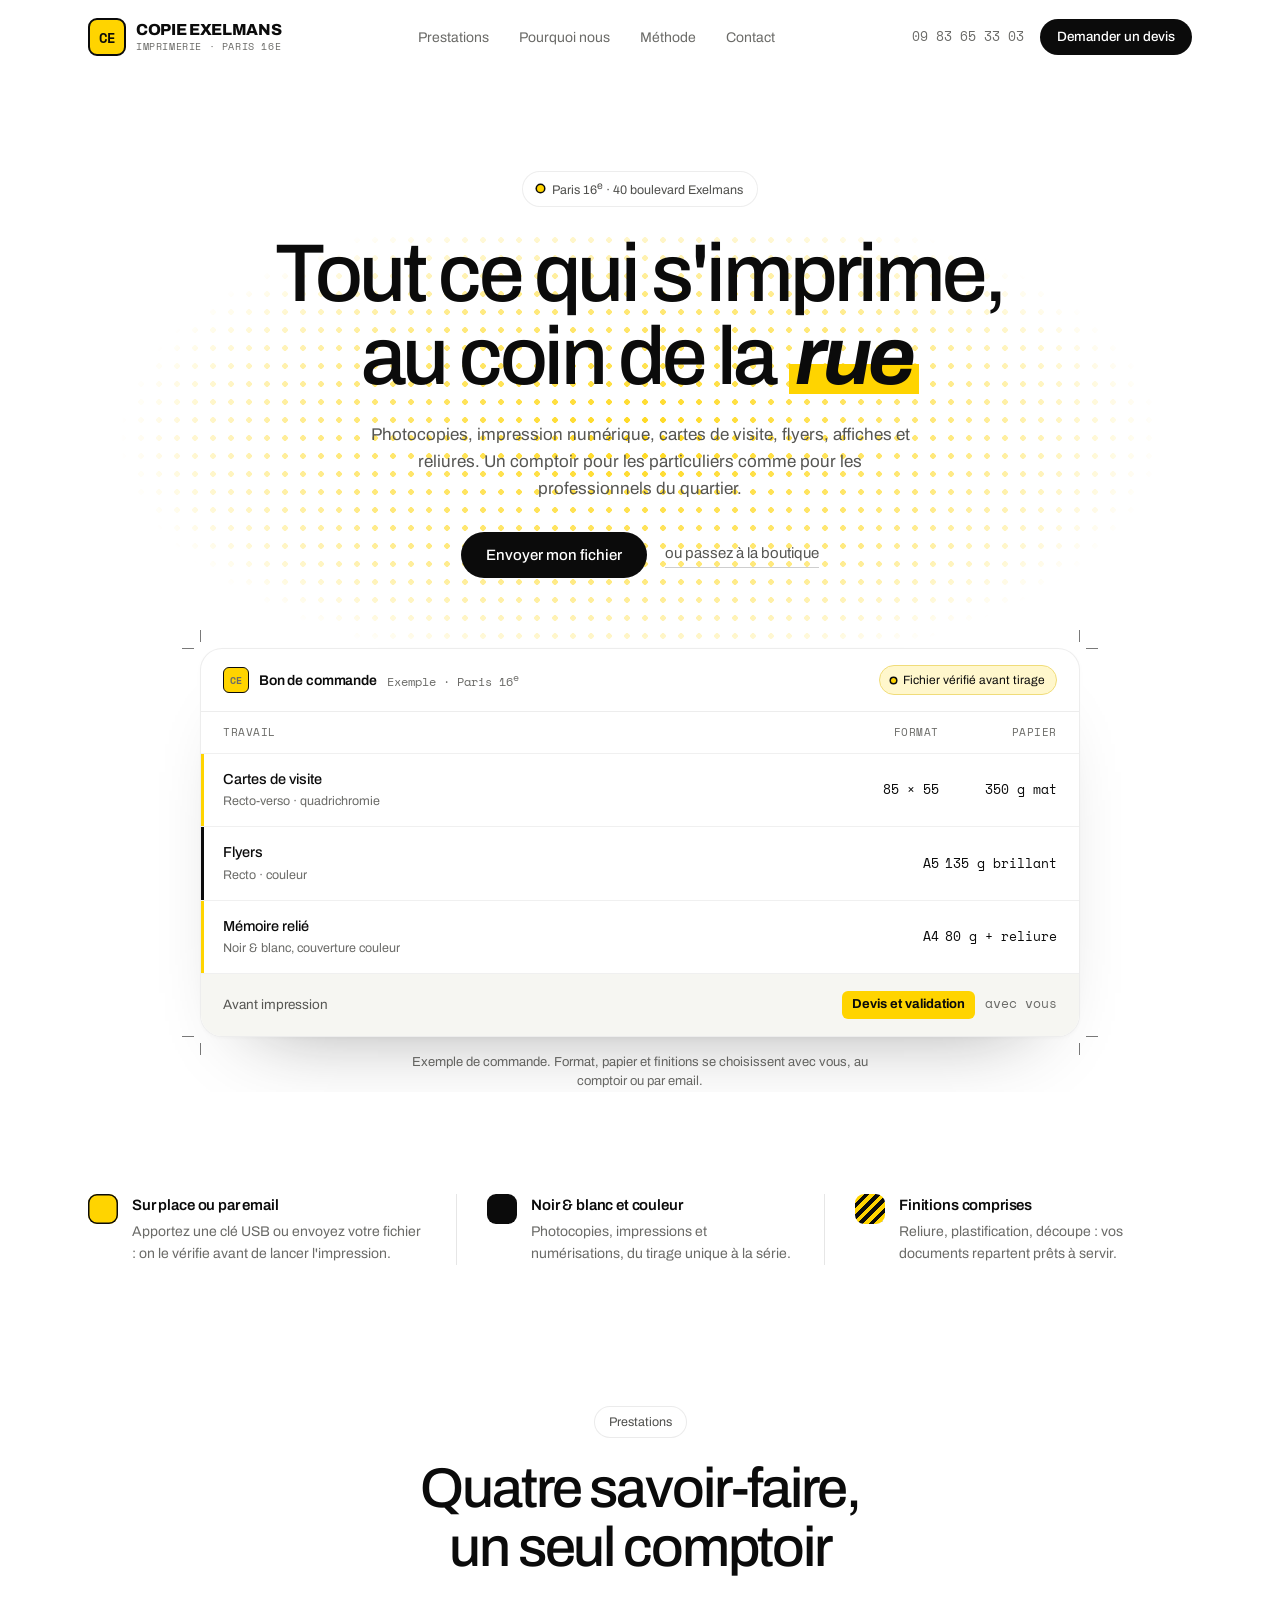
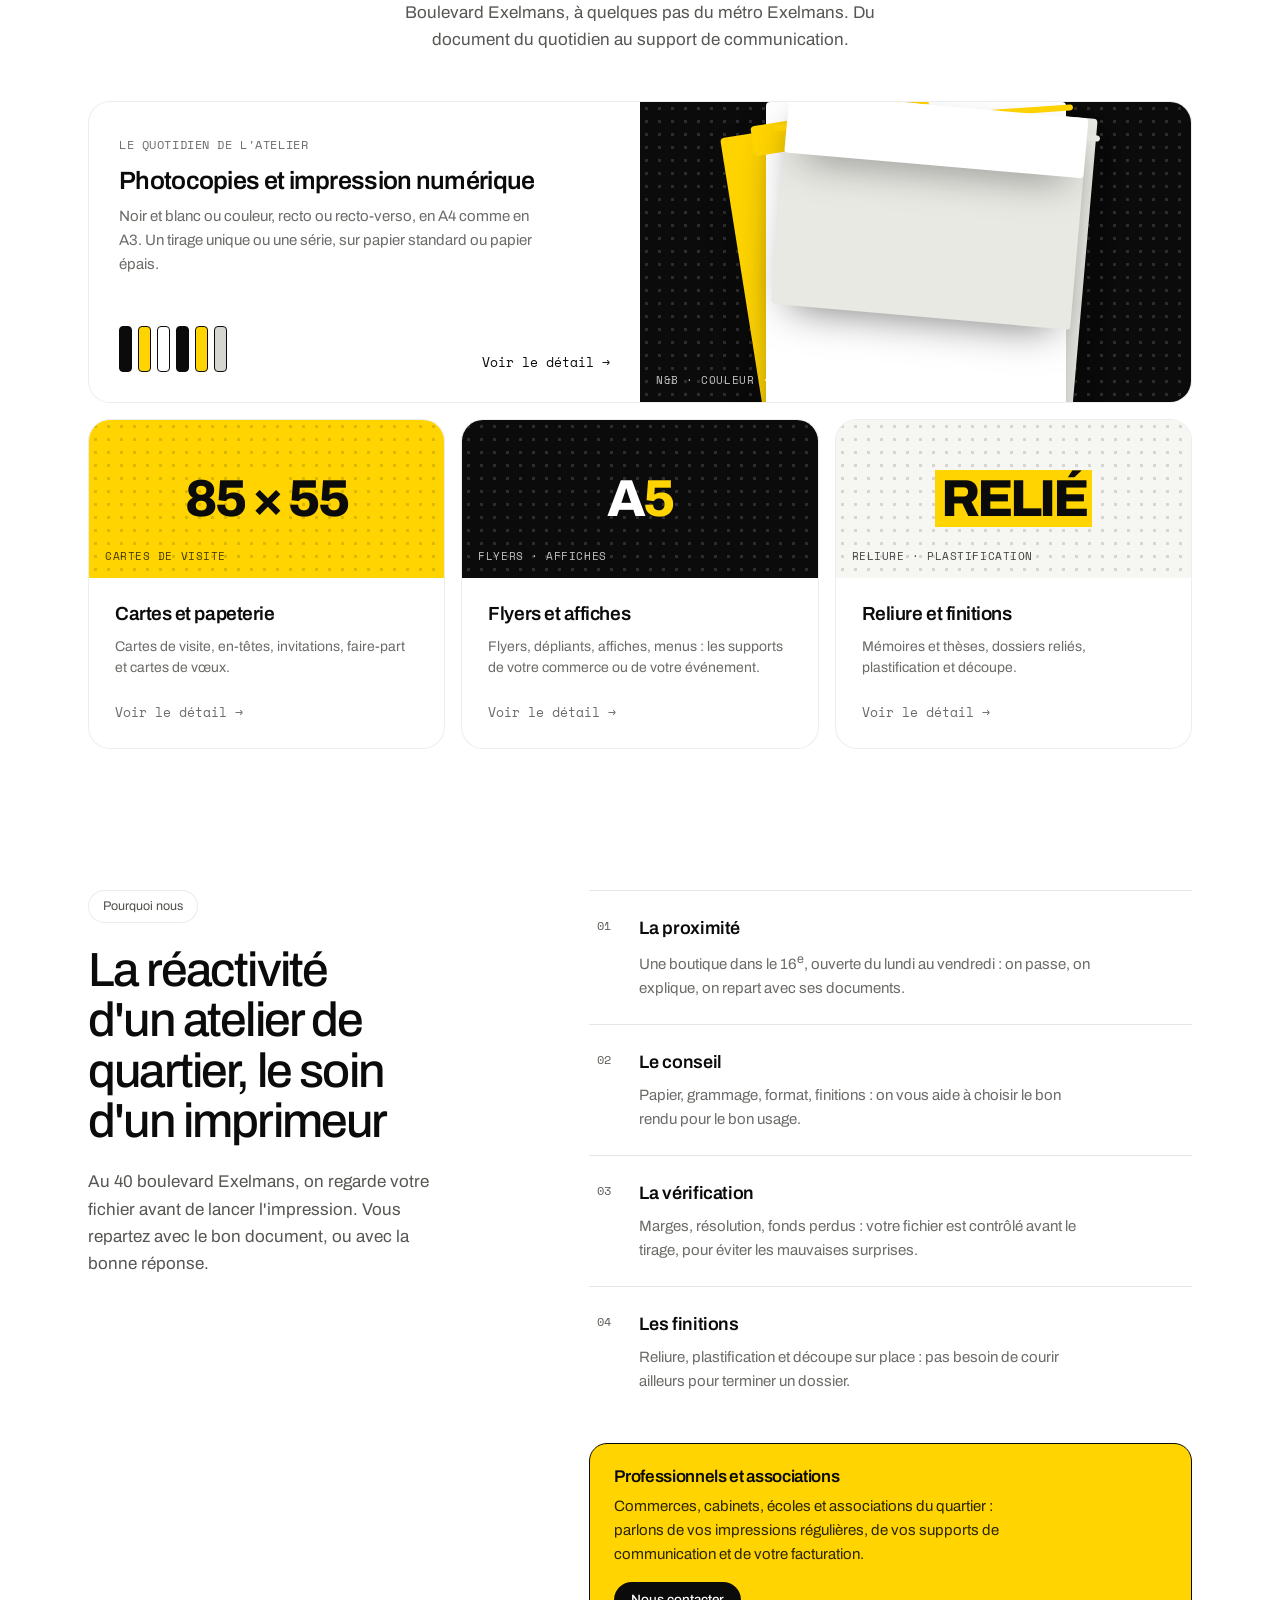
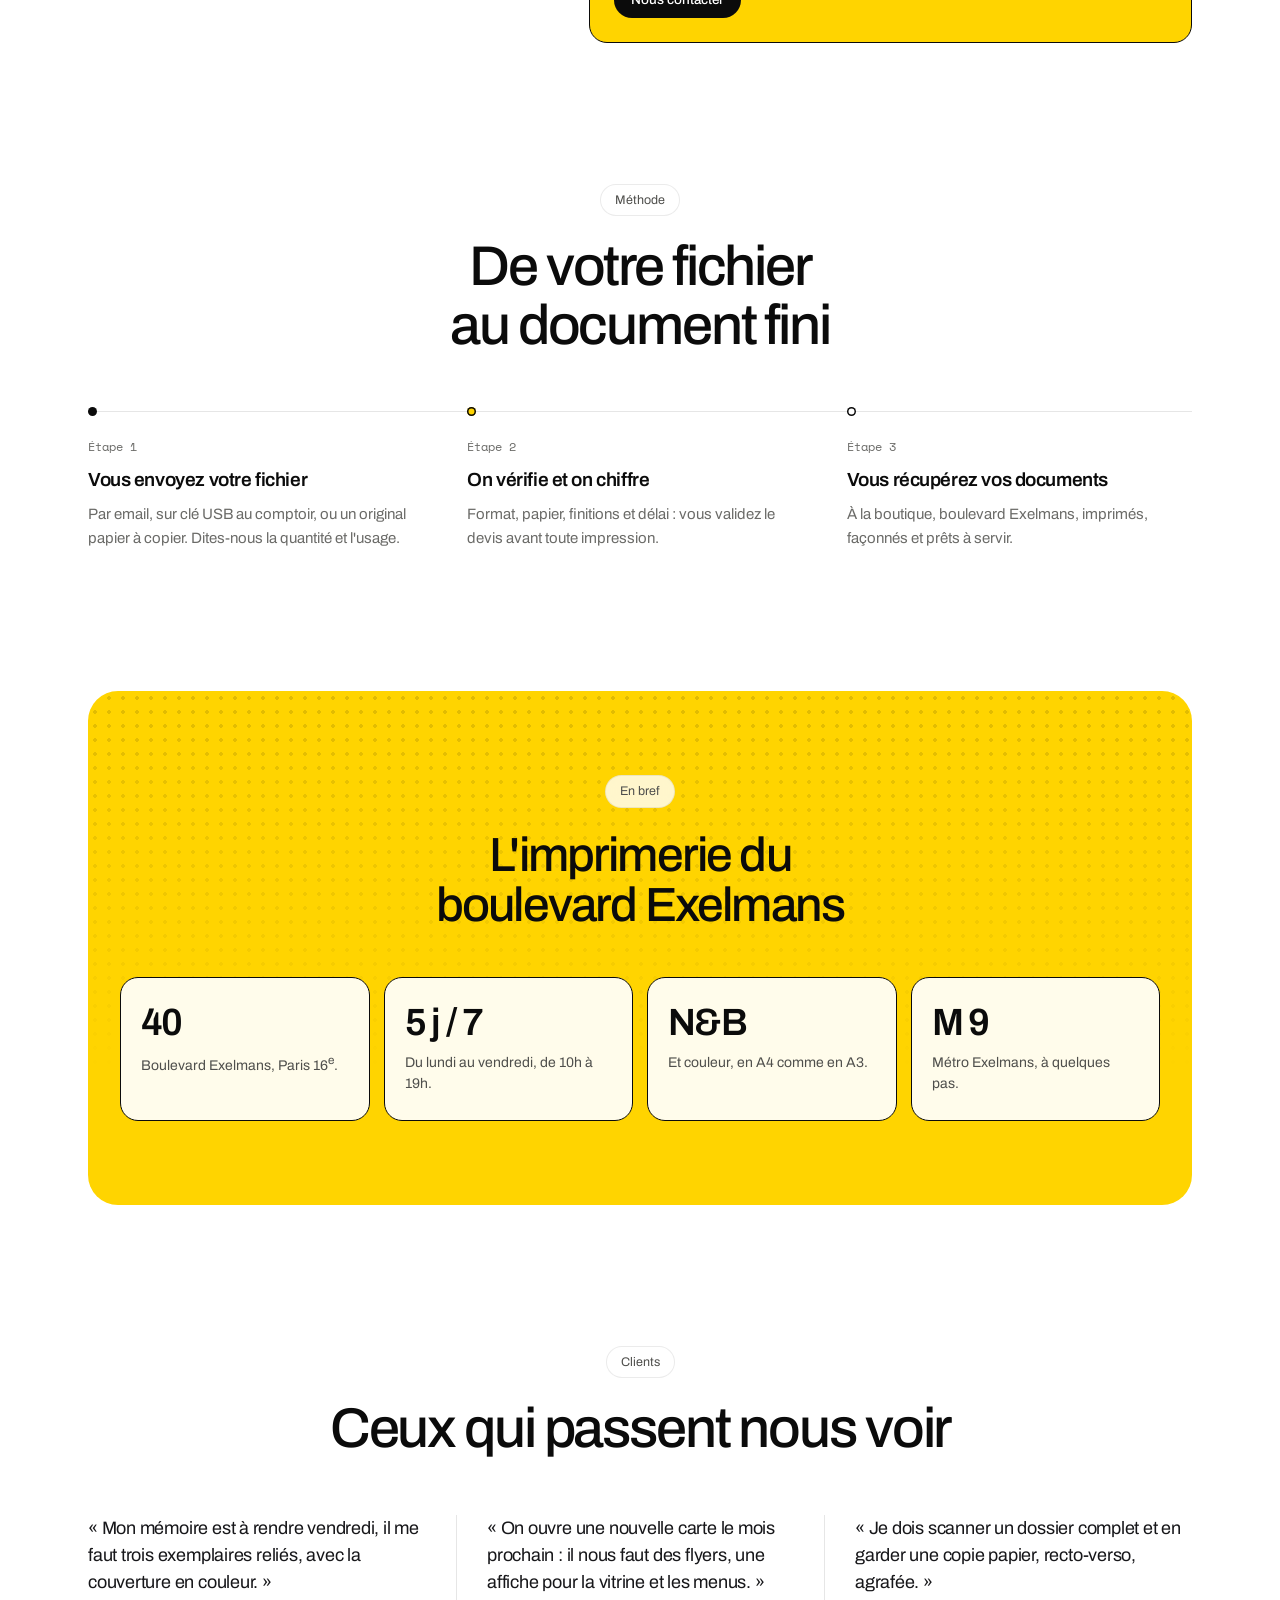
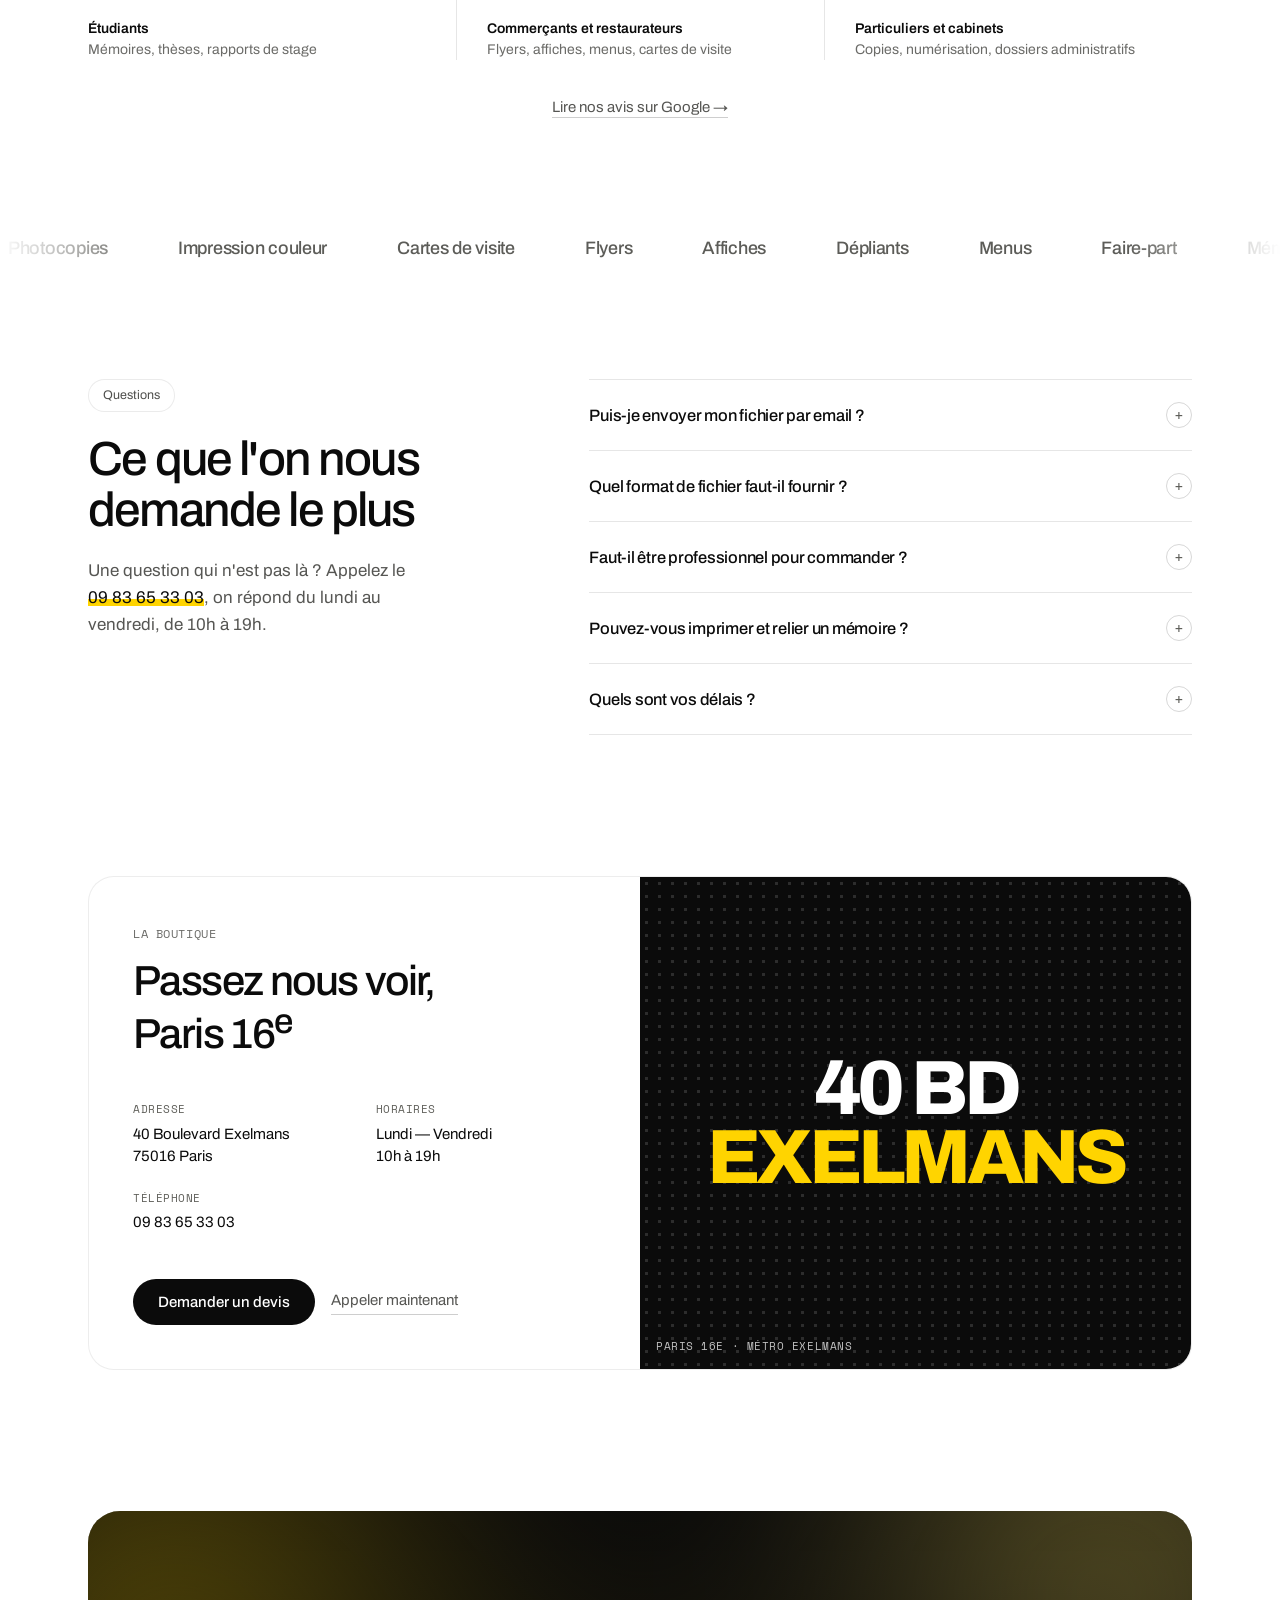
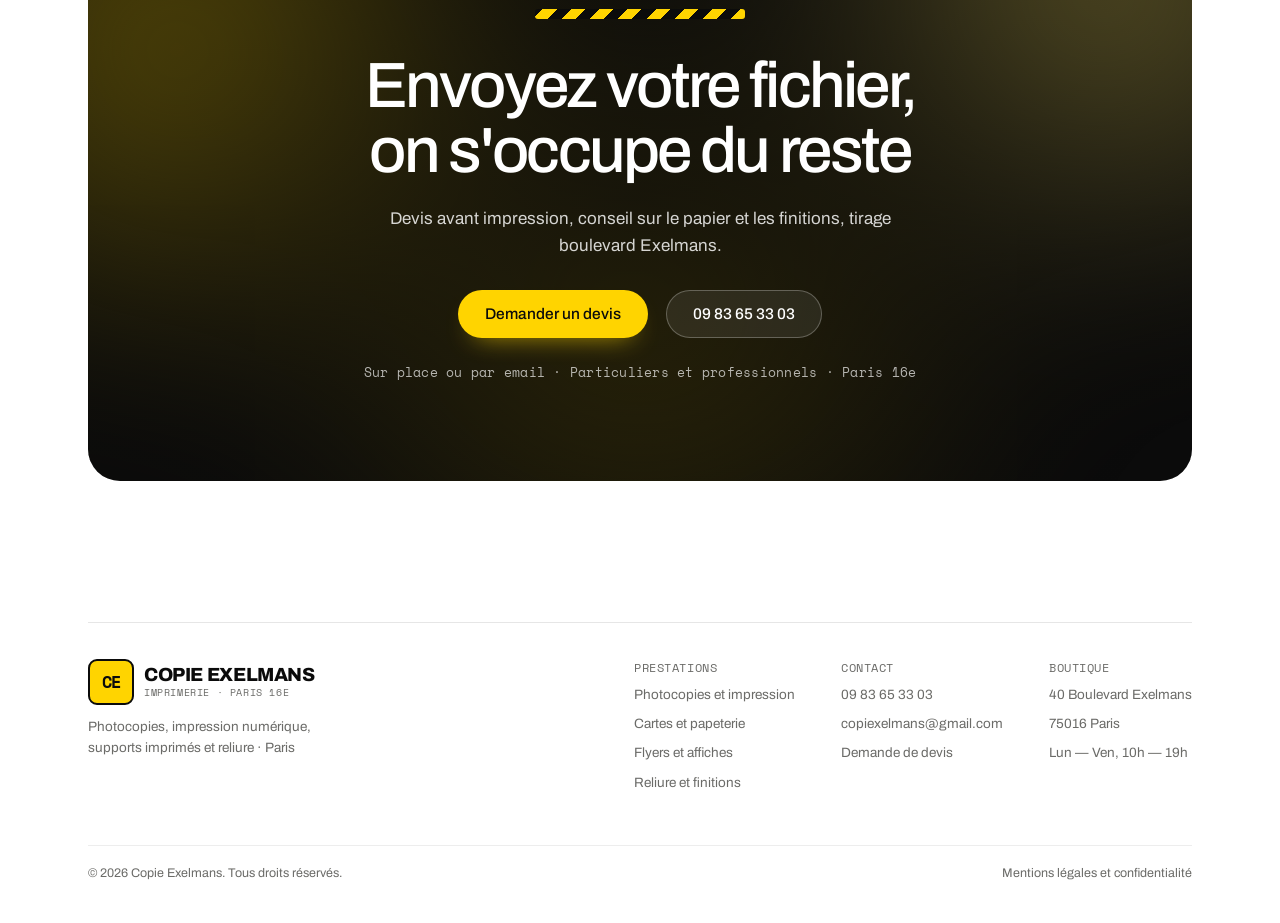
==== index.html @ 48db98c7 "Site vitrine Copie Exelmans (noir, blanc, jaune) Accueil, prestations, contact et mentions légales, " ====
<!DOCTYPE html>
<html lang="fr">
<head>
<meta charset="utf-8">
<meta name="viewport" content="width=device-width, initial-scale=1">
<title>Copie Exelmans — Imprimerie, photocopies et impression numérique · Paris 16e</title>
<meta name="description" content="Imprimerie et reprographie au 40 boulevard Exelmans, Paris 16e : photocopies, impression numérique, cartes de visite, flyers, affiches, reliure et finitions. Particuliers et professionnels.">

<meta property="og:type" content="website">
<meta property="og:locale" content="fr_FR">
<meta property="og:site_name" content="Copie Exelmans">
<meta property="og:title" content="Copie Exelmans — Tout ce qui s'imprime, au coin de la rue">
<meta property="og:description" content="Photocopies, impression numérique, cartes de visite, flyers, affiches et reliure. 40 boulevard Exelmans, Paris 16e.">
<meta name="twitter:card" content="summary">
<meta name="theme-color" content="#ffd400">

<link rel="icon" href="assets/img/favicon.svg" type="image/svg+xml">

<link rel="preconnect" href="https://fonts.googleapis.com">
<link rel="preconnect" href="https://fonts.gstatic.com" crossorigin>
<link href="https://fonts.googleapis.com/css2?family=Archivo:wght@400;500;600;700;800&family=Space+Mono:wght@400;700&display=swap" rel="stylesheet">
<link rel="stylesheet" href="assets/css/style.css?v=1">

<script type="application/ld+json">
{
  "@context": "https://schema.org",
  "@type": "LocalBusiness",
  "name": "Copie Exelmans",
  "alternateName": "Imprimerie Exelmans",
  "description": "Imprimerie et reprographie : photocopies, impression numérique, cartes de visite, flyers, affiches, reliure et finitions.",
  "telephone": "+33983653303",
  "email": "copiexelmans@gmail.com",
  "address": {
    "@type": "PostalAddress",
    "streetAddress": "40 Boulevard Exelmans",
    "postalCode": "75016",
    "addressLocality": "Paris",
    "addressCountry": "FR"
  },
  "geo": { "@type": "GeoCoordinates", "latitude": 48.8417298, "longitude": 2.2637496 },
  "openingHoursSpecification": [{
    "@type": "OpeningHoursSpecification",
    "dayOfWeek": ["Monday", "Tuesday", "Wednesday", "Thursday", "Friday"],
    "opens": "10:00",
    "closes": "19:00"
  }]
}
</script>
</head>
<body>

<div class="scroll-progress" aria-hidden="true"></div>
<a class="skip-link" href="#main">Aller au contenu</a>

<header class="site-header">
  <div class="container header-inner">
    <a class="brand" href="index.html" aria-label="Copie Exelmans, accueil">
      <span class="brand-mark" aria-hidden="true">CE</span>
      <span class="brand-name">Copie Exelmans<small>Imprimerie · Paris 16e</small></span>
    </a>

    <nav class="nav" id="site-nav" aria-label="Navigation principale">
      <a href="catalogue.html">Prestations</a>
      <a href="#pourquoi">Pourquoi nous</a>
      <a href="#process">Méthode</a>
      <a href="contact.html">Contact</a>
    </nav>

    <div class="header-actions">
      <a class="header-tel" href="tel:+33983653303">09 83 65 33 03</a>
      <a class="btn btn--dark btn--sm" href="contact.html">Demander un devis</a>
    </div>

    <button class="burger" type="button" aria-expanded="false" aria-controls="site-nav" aria-label="Ouvrir le menu">
      <span></span><span></span><span></span>
    </button>
  </div>
</header>

<main id="main">

  <!-- ============================ HÉRO ============================ -->
  <section class="hero">
    <div class="container">
      <div class="hero-halo" aria-hidden="true"></div>

      <div class="hero-inner">
        <span class="badge badge--glass">
          <span class="dot" aria-hidden="true"></span>
          <span>Paris 16<sup>e</sup> · 40 boulevard Exelmans</span>
        </span>

        <h1 class="h-hero">
          Tout ce qui s'imprime, <br class="br-md">au coin de la <span class="grad">rue</span>
        </h1>

        <p class="lead lead--narrow">
          Photocopies, impression numérique, cartes de visite, flyers, affiches et reliures.
          Un comptoir pour les particuliers comme pour les professionnels du quartier.
        </p>

        <div class="actions">
          <a class="btn btn--dark" href="contact.html">Envoyer mon fichier</a>
          <a class="link-u" href="#magasin">ou passez à la boutique</a>
        </div>
      </div>

      <!-- Bon de commande d'exemple. `data-seq` : les blocs apparaissent l'un
           après l'autre ; chaque ligne porte sa propre couleur. -->
      <div class="quote-wrap crop">
        <div class="quote" data-seq>
          <div class="quote-head" data-seq-item>
            <div class="quote-id">
              <span class="brand-mark" aria-hidden="true">CE</span>
              <strong>Bon de commande</strong>
              <span>Exemple · Paris 16<sup>e</sup></span>
            </div>
            <span class="tag-ok">
              <span class="dot" aria-hidden="true"></span>
              Fichier vérifié avant tirage
            </span>
          </div>

          <div class="quote-grid quote-grid--head" data-seq-item>
            <span>Travail</span>
            <span class="quote-price">Format</span>
            <span class="quote-price">Papier</span>
          </div>

          <div class="quote-grid quote-row" data-seq-item
               style="--row-accent: #ffd400; --row-wash: rgba(255, 212, 0, 0.32);">
            <span>
              <span class="quote-name">Cartes de visite</span>
              <span class="quote-note">Recto-verso · quadrichromie</span>
            </span>
            <span class="quote-price">85 × 55</span>
            <span class="quote-price">350 g mat</span>
          </div>

          <div class="quote-grid quote-row" data-seq-item
               style="--row-accent: #0b0b0b; --row-wash: rgba(11, 11, 11, 0.08);">
            <span>
              <span class="quote-name">Flyers</span>
              <span class="quote-note">Recto · couleur</span>
            </span>
            <span class="quote-price">A5</span>
            <span class="quote-price">135 g brillant</span>
          </div>

          <div class="quote-grid quote-row" data-seq-item
               style="--row-accent: #ffd400; --row-wash: rgba(255, 212, 0, 0.32);">
            <span>
              <span class="quote-name">Mémoire relié</span>
              <span class="quote-note">Noir &amp; blanc, couverture couleur</span>
            </span>
            <span class="quote-price">A4</span>
            <span class="quote-price">80 g + reliure</span>
          </div>

          <div class="quote-foot" data-seq-item>
            <span>Avant impression</span>
            <span class="save"><b>Devis et validation</b><span>avec vous</span></span>
          </div>
        </div>
      </div>

      <p class="caption center">
        Exemple de commande. Format, papier et finitions se choisissent avec vous,
        au comptoir ou par email.
      </p>
    </div>
  </section>

  <!-- ============================ PILIERS ============================ -->
  <section class="container" aria-label="Nos engagements">
    <div class="pillars">
      <div class="pillar reveal">
        <span class="pillar-chip chip-yellow" aria-hidden="true"></span>
        <span>
          <span class="pillar-title"><span class="mk">Sur place ou par email</span></span>
          <span class="pillar-body">Apportez une clé USB ou envoyez votre fichier : on le vérifie avant de lancer l'impression.</span>
        </span>
      </div>
      <div class="pillar reveal" style="--d: 90ms;">
        <span class="pillar-chip chip-ink" aria-hidden="true"></span>
        <span>
          <span class="pillar-title"><span class="mk">Noir &amp; blanc et couleur</span></span>
          <span class="pillar-body">Photocopies, impressions et numérisations, du tirage unique à la série.</span>
        </span>
      </div>
      <div class="pillar reveal" style="--d: 180ms;">
        <span class="pillar-chip chip-grey" aria-hidden="true"></span>
        <span>
          <span class="pillar-title"><span class="mk">Finitions comprises</span></span>
          <span class="pillar-body">Reliure, plastification, découpe : vos documents repartent prêts à servir.</span>
        </span>
      </div>
    </div>
  </section>

  <!-- ============================ PRESTATIONS ============================ -->
  <section class="container section center reveal" id="catalogue">
    <span class="badge">Prestations</span>
    <h2 class="h-section" style="margin: 22px auto 0; max-width: 700px;">Quatre savoir-faire, un seul comptoir</h2>
    <p class="lead" style="max-width: 520px;">
      Boulevard Exelmans, à quelques pas du métro Exelmans. Du document du quotidien
      au support de communication.
    </p>

    <div class="cards">
      <a class="card card--feature" href="catalogue.html#copies">
        <div class="card-body">
          <div>
            <span class="eyebrow">Le quotidien de l'atelier</span>
            <h3 class="card-title"><span class="mk">Photocopies et impression numérique</span></h3>
            <p class="card-text">
              Noir et blanc ou couleur, recto ou recto-verso, en A4 comme en A3. Un tirage
              unique ou une série, sur papier standard ou papier épais.
            </p>
          </div>
          <div class="card-foot">
            <span class="ink-bars" aria-hidden="true">
              <span style="background: #0b0b0b;"></span>
              <span style="background: #ffd400;"></span>
              <span style="background: #ffffff;"></span>
              <span style="background: #0b0b0b;"></span>
              <span style="background: #ffd400;"></span>
              <span style="background: #d6d6d0;"></span>
            </span>
            <span class="count">Voir le détail →</span>
          </div>
        </div>
        <!-- Visuel graphique : à remplacer par une photo de vos machines ou de vos tirages. -->
        <div class="media">
          <div class="art art--ink" aria-hidden="true">
            <div class="sheets">
              <span></span>
              <span></span>
              <span>
                <span class="sheet-line sheet-line--y"></span>
                <span class="sheet-lines">
                  <span class="sheet-line sheet-line--g"></span>
                  <span class="sheet-line sheet-line--g"></span>
                  <span class="sheet-line sheet-line--g"></span>
                  <span class="sheet-line sheet-line--s"></span>
                </span>
              </span>
            </div>
            <span class="art-label">N&amp;B · couleur · A4 · A3</span>
          </div>
        </div>
      </a>

      <div class="card-grid">
        <a class="card card--small reveal" href="catalogue.html#papeterie">
          <!-- Visuel graphique : à remplacer par une photo de vos cartes de visite. -->
          <span class="media">
            <span class="art art--yellow art--small" aria-hidden="true">
              <span class="art-big">85<em>×</em>55</span>
              <span class="art-label">Cartes de visite</span>
            </span>
          </span>
          <span class="card-body">
            <span>
              <span class="card-name"><span class="mk">Cartes et papeterie</span></span>
              <span class="card-sub">Cartes de visite, en-têtes, invitations, faire-part et cartes de vœux.</span>
            </span>
            <span class="count">Voir le détail →</span>
          </span>
        </a>

        <a class="card card--small reveal" href="catalogue.html#communication" style="--d: 90ms;">
          <!-- Visuel graphique : à remplacer par une photo de vos flyers et affiches. -->
          <span class="media">
            <span class="art art--ink art--small" aria-hidden="true">
              <span class="art-big">A<em>5</em></span>
              <span class="art-label">Flyers · affiches</span>
            </span>
          </span>
          <span class="card-body">
            <span>
              <span class="card-name"><span class="mk">Flyers et affiches</span></span>
              <span class="card-sub">Flyers, dépliants, affiches, menus : les supports de votre commerce ou de votre événement.</span>
            </span>
            <span class="count">Voir le détail →</span>
          </span>
        </a>

        <a class="card card--small reveal" href="catalogue.html#finitions" style="--d: 180ms;">
          <!-- Visuel graphique : à remplacer par une photo de vos reliures. -->
          <span class="media">
            <span class="art art--paper art--small" aria-hidden="true">
              <span class="art-big"><em>Relié</em></span>
              <span class="art-label">Reliure · plastification</span>
            </span>
          </span>
          <span class="card-body">
            <span>
              <span class="card-name"><span class="mk">Reliure et finitions</span></span>
              <span class="card-sub">Mémoires et thèses, dossiers reliés, plastification et découpe.</span>
            </span>
            <span class="count">Voir le détail →</span>
          </span>
        </a>
      </div>
    </div>
  </section>

  <!-- ============================ POURQUOI ============================ -->
  <section class="container section reveal" id="pourquoi">
    <div class="split">
      <div>
        <span class="badge">Pourquoi nous</span>
        <h2 class="h-sub">La réactivité d'un atelier de quartier, le soin d'un imprimeur</h2>
        <p class="lead">
          Au 40 boulevard Exelmans, on regarde votre fichier avant de lancer l'impression.
          Vous repartez avec le bon document, ou avec la bonne réponse.
        </p>
      </div>

      <div>
        <div class="reason reveal">
          <span class="reason-n" aria-hidden="true">01</span>
          <span>
            <span class="reason-title"><span class="mk">La proximité</span></span>
            <span class="reason-body">Une boutique dans le 16<sup>e</sup>, ouverte du lundi au vendredi : on passe, on explique, on repart avec ses documents.</span>
          </span>
        </div>
        <div class="reason reveal" style="--d: 80ms;">
          <span class="reason-n" aria-hidden="true">02</span>
          <span>
            <span class="reason-title"><span class="mk">Le conseil</span></span>
            <span class="reason-body">Papier, grammage, format, finitions : on vous aide à choisir le bon rendu pour le bon usage.</span>
          </span>
        </div>
        <div class="reason reveal" style="--d: 160ms;">
          <span class="reason-n" aria-hidden="true">03</span>
          <span>
            <span class="reason-title"><span class="mk">La vérification</span></span>
            <span class="reason-body">Marges, résolution, fonds perdus : votre fichier est contrôlé avant le tirage, pour éviter les mauvaises surprises.</span>
          </span>
        </div>
        <div class="reason reveal" style="--d: 240ms;">
          <span class="reason-n" aria-hidden="true">04</span>
          <span>
            <span class="reason-title"><span class="mk">Les finitions</span></span>
            <span class="reason-body">Reliure, plastification et découpe sur place : pas besoin de courir ailleurs pour terminer un dossier.</span>
          </span>
        </div>

        <div class="pro-box">
          <h3>Professionnels et associations</h3>
          <p>
            Commerces, cabinets, écoles et associations du quartier : parlons de vos impressions
            régulières, de vos supports de communication et de votre facturation.
          </p>
          <a class="btn btn--dark btn--sm" href="contact.html">Nous contacter</a>
        </div>
      </div>
    </div>
  </section>

  <!-- ============================ MÉTHODE ============================ -->
  <section class="container section center reveal" id="process">
    <span class="badge">Méthode</span>
    <h2 class="h-section" style="margin: 22px auto 0; max-width: 620px;">De votre fichier au document fini</h2>

    <div class="steps">
      <div class="step reveal">
        <span class="step-dot chip-ink" aria-hidden="true"></span>
        <span class="step-meta">Étape 1</span>
        <span class="step-title"><span class="mk">Vous envoyez votre fichier</span></span>
        <span class="step-body">Par email, sur clé USB au comptoir, ou un original papier à copier. Dites-nous la quantité et l'usage.</span>
      </div>
      <div class="step reveal" style="--d: 110ms;">
        <span class="step-dot chip-yellow" aria-hidden="true"></span>
        <span class="step-meta">Étape 2</span>
        <span class="step-title"><span class="mk">On vérifie et on chiffre</span></span>
        <span class="step-body">Format, papier, finitions et délai : vous validez le devis avant toute impression.</span>
      </div>
      <div class="step reveal" style="--d: 220ms;">
        <span class="step-dot chip-white" aria-hidden="true"></span>
        <span class="step-meta">Étape 3</span>
        <span class="step-title"><span class="mk">Vous récupérez vos documents</span></span>
        <span class="step-body">À la boutique, boulevard Exelmans, imprimés, façonnés et prêts à servir.</span>
      </div>
    </div>
  </section>

  <!-- ============================ EN BREF ============================ -->
  <section class="container section reveal" aria-label="Copie Exelmans en bref">
    <div class="stats-panel">
      <div class="stats-inner">
        <span class="badge badge--glass">En bref</span>
        <h2 class="h-sub" style="margin: 22px auto 0; max-width: 620px;">L'imprimerie du boulevard Exelmans</h2>

        <div class="stats">
          <div class="stat reveal">
            <div class="stat-k">40</div>
            <div class="stat-v">Boulevard Exelmans, Paris 16<sup>e</sup>.</div>
          </div>
          <div class="stat reveal" style="--d: 90ms;">
            <div class="stat-k">5 j / 7</div>
            <div class="stat-v">Du lundi au vendredi, de 10h à 19h.</div>
          </div>
          <div class="stat reveal" style="--d: 180ms;">
            <div class="stat-k">N&amp;B</div>
            <div class="stat-v">Et couleur, en A4 comme en A3.</div>
          </div>
          <div class="stat reveal" style="--d: 270ms;">
            <div class="stat-k">M 9</div>
            <div class="stat-v">Métro Exelmans, à quelques pas.</div>
          </div>
        </div>
      </div>
    </div>
  </section>

  <!-- ============================ CLIENTS ============================
       Pas de faux témoignages : ce bloc présente les usages courants.
       Pour afficher de vrais avis, copier des avis Google (avec l'accord
       de leurs auteurs) à la place des trois blocs ci-dessous. -->
  <section class="container section center reveal" aria-label="Ceux qui passent nous voir">
    <span class="badge">Clients</span>
    <h2 class="h-section" style="margin: 22px auto 0; max-width: 640px;">Ceux qui passent nous voir</h2>

    <div class="quotes">
      <figure class="t-item reveal">
        <blockquote>« Mon mémoire est à rendre vendredi, il me faut trois exemplaires reliés, avec la couverture en couleur. »</blockquote>
        <figcaption><b><span class="mk">Étudiants</span></b>Mémoires, thèses, rapports de stage</figcaption>
      </figure>
      <figure class="t-item reveal" style="--d: 90ms;">
        <blockquote>« On ouvre une nouvelle carte le mois prochain : il nous faut des flyers, une affiche pour la vitrine et les menus. »</blockquote>
        <figcaption><b><span class="mk">Commerçants et restaurateurs</span></b>Flyers, affiches, menus, cartes de visite</figcaption>
      </figure>
      <figure class="t-item reveal" style="--d: 180ms;">
        <blockquote>« Je dois scanner un dossier complet et en garder une copie papier, recto-verso, agrafée. »</blockquote>
        <figcaption><b><span class="mk">Particuliers et cabinets</span></b>Copies, numérisation, dossiers administratifs</figcaption>
      </figure>
    </div>

    <p class="caption center" style="margin-top: 36px;">
      <a class="link-u" href="https://www.google.fr/maps/place/Imprimerie+Exelmans/@48.8417298,2.2611747,17z/data=!3m1!4b1!4m6!3m5!1s0x47e67abcb924ce7d:0xdd89add92006c4fa!8m2!3d48.8417298!4d2.2637496!16s%2Fg%2F11csrhh3yn" target="_blank" rel="noopener">Lire nos avis sur Google →</a>
    </p>
  </section>

  <!-- ============================ BANDEAU ============================ -->
  <section class="section--tight" style="padding-top: clamp(72px, 9vw, 130px);" aria-label="Ce que nous imprimons">
    <div class="marquee">
      <div class="marquee-track" aria-hidden="true">
        <span>Photocopies</span>
        <span>Impression couleur</span>
        <span>Cartes de visite</span>
        <span>Flyers</span>
        <span>Affiches</span>
        <span>Dépliants</span>
        <span>Menus</span>
        <span>Faire-part</span>
        <span>Mémoires et thèses</span>
        <span>Reliure</span>
        <span>Plastification</span>
        <span>Numérisation</span>

        <span>Photocopies</span>
        <span>Impression couleur</span>
        <span>Cartes de visite</span>
        <span>Flyers</span>
        <span>Affiches</span>
        <span>Dépliants</span>
        <span>Menus</span>
        <span>Faire-part</span>
        <span>Mémoires et thèses</span>
        <span>Reliure</span>
        <span>Plastification</span>
        <span>Numérisation</span>
      </div>
    </div>
    <p class="visually-hidden">
      Nous imprimons : photocopies, impression couleur, cartes de visite, flyers, affiches,
      dépliants, menus, faire-part, mémoires et thèses, reliure, plastification, numérisation.
    </p>
  </section>

  <!-- ============================ FAQ ============================ -->
  <section class="container section--tight reveal" id="faq" style="padding-top: clamp(72px, 9vw, 130px);">
    <div class="split">
      <div>
        <span class="badge">Questions</span>
        <h2 class="h-sub" style="max-width: 340px;">Ce que l'on nous demande le plus</h2>
        <p class="lead" style="max-width: 330px;">
          Une question qui n'est pas là ? Appelez le
          <a class="mk" href="tel:+33983653303" style="background-size: 100% 100%;">09 83 65 33 03</a>,
          on répond du lundi au vendredi, de 10h à 19h.
        </p>
      </div>

      <div class="faq">
        <div class="faq-item">
          <h3><button class="faq-q" type="button" id="faq-1-btn" aria-controls="faq-1" aria-expanded="true">Puis-je envoyer mon fichier par email ?</button></h3>
          <div class="faq-a" id="faq-1" role="region" aria-labelledby="faq-1-btn">
            Oui, à <a href="mailto:copiexelmans@gmail.com">copiexelmans@gmail.com</a>. Indiquez le
            format, le papier, la quantité et le recto-verso : on vous répond avec un devis avant
            toute impression.
          </div>
        </div>

        <div class="faq-item">
          <h3><button class="faq-q" type="button" id="faq-2-btn" aria-controls="faq-2" aria-expanded="true">Quel format de fichier faut-il fournir ?</button></h3>
          <div class="faq-a" id="faq-2" role="region" aria-labelledby="faq-2-btn">
            Le PDF est l'idéal : il conserve les polices et la mise en page. Pour un document
            imprimé jusqu'au bord, prévoyez 3 mm de fond perdu. Dans le doute, envoyez ce que vous
            avez : on vérifie avec vous.
          </div>
        </div>

        <div class="faq-item">
          <h3><button class="faq-q" type="button" id="faq-3-btn" aria-controls="faq-3" aria-expanded="true">Faut-il être professionnel pour commander ?</button></h3>
          <div class="faq-a" id="faq-3" role="region" aria-labelledby="faq-3-btn">
            Non, la boutique est ouverte à tous : particuliers, étudiants, associations et
            professionnels.
          </div>
        </div>

        <div class="faq-item">
          <h3><button class="faq-q" type="button" id="faq-4-btn" aria-controls="faq-4" aria-expanded="true">Pouvez-vous imprimer et relier un mémoire ?</button></h3>
          <div class="faq-a" id="faq-4" role="region" aria-labelledby="faq-4-btn">
            Oui. Dites-nous le nombre d'exemplaires, le type de reliure et votre date de rendu,
            et envoyez le PDF assez tôt pour qu'on puisse le vérifier avec vous.
          </div>
        </div>

        <div class="faq-item">
          <h3><button class="faq-q" type="button" id="faq-5-btn" aria-controls="faq-5" aria-expanded="true">Quels sont vos délais ?</button></h3>
          <div class="faq-a" id="faq-5" role="region" aria-labelledby="faq-5-btn">
            Cela dépend du travail et de la quantité : le délai vous est annoncé avec le devis,
            avant toute impression. Pour une urgence, appelez-nous.
          </div>
        </div>
      </div>
    </div>
  </section>

  <!-- ============================ BOUTIQUE ============================ -->
  <section class="container section reveal" id="magasin">
    <div class="store">
      <div class="store-body">
        <div>
          <span class="eyebrow">La boutique</span>
          <h2>Passez nous voir, <br class="br-md">Paris 16<sup>e</sup></h2>
        </div>

        <dl class="store-grid">
          <div>
            <dt>Adresse</dt>
            <dd>40 Boulevard Exelmans<br>75016 Paris</dd>
          </div>
          <div>
            <dt>Horaires</dt>
            <dd>Lundi — Vendredi<br>10h à 19h</dd>
          </div>
          <div>
            <dt>Téléphone</dt>
            <dd><a href="tel:+33983653303">09 83 65 33 03</a></dd>
          </div>
        </dl>

        <div class="store-cta">
          <a class="btn btn--dark" href="contact.html">Demander un devis</a>
          <a class="link-u" href="tel:+33983653303">Appeler maintenant</a>
        </div>
      </div>

      <!-- Visuel graphique : à remplacer par une photo de la devanture ou du comptoir. -->
      <div class="media">
        <div class="art art--ink" aria-hidden="true">
          <span class="art-big">40 bd<br><em>Exelmans</em></span>
          <span class="art-label">Paris 16e · Métro Exelmans</span>
        </div>
      </div>
    </div>
  </section>

  <!-- ============================ APPEL FINAL ============================ -->
  <section class="container section">
    <div class="cta-panel reveal">
      <div class="cta-glow" aria-hidden="true"></div>
      <div class="rainbow-bar" aria-hidden="true"></div>
      <h2>Envoyez votre fichier, <br class="br-md">on s'occupe du reste</h2>
      <p class="lead">
        Devis avant impression, conseil sur le papier et les finitions, tirage boulevard Exelmans.
      </p>
      <div class="actions">
        <a class="btn btn--accent btn--lg" href="contact.html">Demander un devis</a>
        <a class="btn btn--ghost btn--lg" href="tel:+33983653303">09 83 65 33 03</a>
      </div>
      <p class="cta-note">Sur place ou par email · Particuliers et professionnels · Paris 16e</p>
    </div>
  </section>

</main>

<footer class="container">
  <div class="site-footer">
    <div class="footer-brand">
      <a class="brand brand--lg" href="index.html" aria-label="Copie Exelmans, accueil">
        <span class="brand-mark" aria-hidden="true">CE</span>
        <span class="brand-name">Copie Exelmans<small>Imprimerie · Paris 16e</small></span>
      </a>
      <p class="footer-tag">Photocopies, impression numérique,<br>supports imprimés et reliure · Paris</p>
    </div>

    <div class="footer-cols">
      <div class="footer-col">
        <span class="eyebrow">Prestations</span>
        <a href="catalogue.html#copies">Photocopies et impression</a>
        <a href="catalogue.html#papeterie">Cartes et papeterie</a>
        <a href="catalogue.html#communication">Flyers et affiches</a>
        <a href="catalogue.html#finitions">Reliure et finitions</a>
      </div>
      <div class="footer-col">
        <span class="eyebrow">Contact</span>
        <a href="tel:+33983653303">09 83 65 33 03</a>
        <a href="mailto:copiexelmans@gmail.com">copiexelmans@gmail.com</a>
        <a href="contact.html">Demande de devis</a>
      </div>
      <div class="footer-col">
        <span class="eyebrow">Boutique</span>
        <span>40 Boulevard Exelmans</span>
        <span>75016 Paris</span>
        <span>Lun — Ven, 10h — 19h</span>
      </div>
    </div>
  </div>

  <div class="footer-legal">
    <span>© <span data-year>2026</span> Copie Exelmans. Tous droits réservés.</span>
    <span><a href="mentions-legales.html">Mentions légales et confidentialité</a></span>
  </div>
</footer>

<!-- Raccourcis affichés après le premier écran (gérés par main.js). -->
<button class="to-top" type="button" aria-label="Revenir en haut de la page">
  <svg viewBox="0 0 24 24" fill="none" stroke="currentColor" stroke-width="2"
       stroke-linecap="round" stroke-linejoin="round" aria-hidden="true">
    <path d="M12 19V5M5 12l7-7 7 7"></path>
  </svg>
</button>

<div class="mobile-bar" aria-label="Actions rapides">
  <a class="btn btn--outline" href="tel:+33983653303">Appeler</a>
  <a class="btn btn--accent" href="contact.html">Demander un devis</a>
</div>

<script src="assets/js/main.js?v=1" defer></script>
</body>
</html>
---- assets/css/style.css ----
/* =========================================================================
   Copie Exelmans — feuille de style unique
   Direction artistique noir, blanc et jaune (jaune d'imprimerie).
   Sommaire :
     01. Tokens          06. Boutons & liens      11. Chiffres / avis
     02. Base & reset    07. En-tête              12. Marque déroulante
     03. Mise en page    08. Accueil — héro       13. FAQ
     04. Typographie     09. Catalogue (cartes)   14. Magasin / CTA / pied
     05. Animations      10. Pourquoi / Méthode   15. Pages catalogue & contact
   ========================================================================= */

/* 01. Tokens ------------------------------------------------------------ */
:root {
  /* Couleurs */
  --bg: #ffffff;
  --surface: #fff;
  --surface-2: #f6f6f2;
  --ink: #0b0b0b;
  --ink-2: #565653;
  --ink-3: #6b6b68;
  --ink-4: #5f5f5a;
  --ink-5: #4f4f4c;

  --line: rgba(11, 11, 11, 0.07);
  --line-2: rgba(11, 11, 11, 0.1);
  --line-3: rgba(11, 11, 11, 0.16);

  /* Palette de marque : noir, blanc, jaune.
     Le jaune ne sert jamais de couleur de texte sur fond blanc (contraste
     insuffisant) : il sert de fond, de surlignage, de filet ou de pastille. */
  --yellow: #ffd400;
  --yellow-2: #ffe55c;
  --yellow-soft: #fff7cc;
  --yellow-line: #f0dc7a;
  --accent: var(--ink);

  /* Bande « chantier » noir/jaune, l'équivalent du filet arc-en-ciel. */
  --stripes: repeating-linear-gradient(-45deg, var(--yellow) 0 10px, var(--ink) 10px 20px);

  /* Typographie */
  --sans: "Archivo", "Segoe UI", Helvetica, Arial, sans-serif;
  --mono: "Space Mono", ui-monospace, "SFMono-Regular", Consolas, monospace;

  /* Rythme */
  --wrap: 1160px;
  --gutter: clamp(20px, 4vw, 28px);
  --section: clamp(84px, 11vw, 150px);
  --radius: 22px;
  --radius-lg: 26px;

  /* Mouvement */
  --ease: cubic-bezier(0.2, 0.7, 0.2, 1);

  color-scheme: light;
}

/* 02. Base & reset ------------------------------------------------------ */
*,
*::before,
*::after { box-sizing: border-box; }

html { -webkit-text-size-adjust: 100%; }

@media (prefers-reduced-motion: no-preference) {
  html { scroll-behavior: smooth; }
}

body {
  margin: 0;
  background: var(--bg);
  color: var(--ink);
  font-family: var(--sans);
  font-size: 16px;
  line-height: 1.5;
  -webkit-font-smoothing: antialiased;
  text-rendering: optimizeLegibility;
  overflow-x: hidden;
}

img,
svg { display: block; max-width: 100%; }

a {
  color: var(--ink);
  text-decoration: none;
  transition: color 0.2s ease, border-color 0.2s ease, opacity 0.2s ease;
}

a:hover { color: var(--ink); }

button { font: inherit; color: inherit; }

:focus-visible {
  outline: 2px solid var(--ink);
  outline-offset: 3px;
  border-radius: 4px;
}

::selection { background: var(--yellow); color: var(--ink); }

.skip-link {
  position: absolute;
  left: 12px;
  top: -60px;
  z-index: 100;
  background: var(--ink);
  color: #fff;
  padding: 10px 16px;
  border-radius: 999px;
  font-size: 14px;
  transition: top 0.2s ease;
}

.skip-link:focus { top: 12px; color: #fff; }

.visually-hidden {
  position: absolute !important;
  width: 1px;
  height: 1px;
  margin: -1px;
  padding: 0;
  overflow: hidden;
  clip: rect(0 0 0 0);
  clip-path: inset(50%);
  white-space: nowrap;
}

/* 03. Mise en page ------------------------------------------------------ */
.container {
  width: 100%;
  max-width: var(--wrap);
  margin: 0 auto;
  padding: 0 var(--gutter);
}

.section { padding-top: var(--section); }
.section--tight { padding-top: clamp(64px, 8vw, 104px); }
.section--last { padding-bottom: var(--section); }
.center { text-align: center; }

/* L'en-tête est collant : on décale la cible des ancres d'autant. */
[id] { scroll-margin-top: 96px; }

/* 04. Typographie ------------------------------------------------------- */
h1, h2, h3, h4 {
  margin: 0;
  font-weight: 500;
  letter-spacing: -0.038em;
  line-height: 1.04;
  text-wrap: balance;
}

.h-hero {
  font-size: clamp(38px, 6.6vw, 82px);
  line-height: 1.01;
  letter-spacing: -0.042em;
  max-width: 940px;
  margin: 26px auto 0;
}

.h-page {
  font-size: clamp(34px, 5.6vw, 68px);
  line-height: 1.02;
  letter-spacing: -0.042em;
  margin: 24px auto 0;
}

.h-section { font-size: clamp(30px, 4.6vw, 56px); }
.h-sub { font-size: clamp(28px, 4vw, 48px); line-height: 1.05; }

.lead {
  margin: 22px auto 0;
  font-size: clamp(16px, 1.6vw, 17px);
  line-height: 1.6;
  color: var(--ink-2);
  text-wrap: pretty;
}

.lead--narrow { max-width: 540px; }

p { margin: 0; }

/* Les césures voulues par la maquette n'ont de sens qu'à partir d'une
   certaine largeur ; en dessous on laisse le texte couler naturellement. */
.br-md { display: none; }

@media (min-width: 700px) {
  .br-md { display: inline; }
}

/* Mot surligné au marqueur jaune, comme sur une épreuve corrigée. */
.grad {
  font-style: italic;
  font-weight: 700;
  padding: 0 0.08em;
  background: linear-gradient(transparent 58%, var(--yellow) 58%, var(--yellow) 92%, transparent 92%);
  -webkit-box-decoration-break: clone;
  box-decoration-break: clone;
}

.mono {
  font-family: var(--mono);
  font-size: 13px;
  color: var(--ink-3);
}

.eyebrow {
  font-family: var(--mono);
  font-size: 11.5px;
  letter-spacing: 0.05em;
  text-transform: uppercase;
  color: var(--ink-3);
}

.badge {
  display: inline-flex;
  align-items: center;
  gap: 8px;
  background: var(--surface);
  border: 1px solid rgba(11, 11, 11, 0.08);
  padding: 6px 14px;
  border-radius: 999px;
  font-size: 12.5px;
  color: var(--ink-5);
}

.badge--glass {
  background: rgba(255, 255, 255, 0.8);
  border-color: var(--line);
  -webkit-backdrop-filter: blur(6px);
  backdrop-filter: blur(6px);
}

.dot {
  width: 7px;
  height: 7px;
  border-radius: 50%;
  background: var(--yellow);
  box-shadow: 0 0 0 1.5px var(--ink);
  flex: none;
}

.rainbow-bar {
  height: 8px;
  width: 210px;
  margin: 0 auto 40px;
  border-radius: 999px;
  background: var(--stripes);
}

/* 05. Animations -------------------------------------------------------- */
@keyframes cx-marquee {
  from { transform: translateX(0); }
  to { transform: translateX(-50%); }
}

@keyframes cx-rise {
  from { opacity: 0; transform: translateY(16px); }
  to { opacity: 1; transform: none; }
}

/* Le contenu n'est masqué que si le JS est bien là pour le réafficher :
   `is-armed` est posé par main.js, jamais par le HTML. */
.reveal {
  transition: opacity 0.75s var(--ease), transform 0.75s var(--ease), filter 0.75s ease;
  transition-delay: var(--d, 0ms);
}

.reveal.is-armed {
  opacity: 0;
  transform: translateY(22px);
  filter: blur(3px);
  will-change: opacity, transform;
}

.reveal.is-in {
  opacity: 1;
  transform: none;
  filter: none;
}

@media (prefers-reduced-motion: reduce) {
  .reveal,
  .reveal.is-armed,
  .reveal.is-in {
    opacity: 1 !important;
    transform: none !important;
    filter: none !important;
    transition: none !important;
  }
  .hero-inner { animation: none !important; }
  .marquee-track { animation: none !important; }
  .cta-glow { animation: none !important; }
  * { scroll-behavior: auto !important; }

  [data-seq-item],
  [data-seq-item].is-armed,
  [data-seq-item].is-in {
    opacity: 1 !important;
    transform: none !important;
    transition: none !important;
  }

  .quote-row::after { animation: none !important; opacity: 0 !important; }
  .quote-row::before { transform: scaleY(1) !important; }
}

/* 06. Boutons & liens --------------------------------------------------- */
.btn {
  display: inline-flex;
  align-items: center;
  justify-content: center;
  gap: 8px;
  border: 1px solid transparent;
  border-radius: 999px;
  padding: 13px 24px;
  font-size: 15px;
  font-weight: 500;
  line-height: 1.2;
  white-space: nowrap;
  cursor: pointer;
  transition: background 0.25s ease, color 0.25s ease, transform 0.25s var(--ease),
    box-shadow 0.25s ease, border-color 0.25s ease;
}

.btn--dark {
  background: var(--ink);
  color: #fff;
}

.btn--dark:hover,
.btn--dark:focus-visible {
  background: var(--yellow);
  color: var(--ink);
  transform: translateY(-2px);
  box-shadow: 0 14px 26px -14px rgba(255, 212, 0, 0.55);
}

.btn--outline {
  background: none;
  border-color: var(--line-3);
  color: var(--ink);
}

.btn--outline:hover {
  border-color: var(--ink);
  color: var(--accent);
}

/* Jaune de marque : bouton principal sur fond sombre et barre mobile. */
.btn--accent {
  background: var(--yellow);
  color: var(--ink);
  box-shadow: 0 12px 26px -16px rgba(255, 212, 0, 0.9);
}

.btn--accent:hover,
.btn--accent:focus-visible {
  background: var(--yellow-2);
  color: var(--ink);
  transform: translateY(-2px);
  box-shadow: 0 18px 34px -14px rgba(255, 212, 0, 0.75);
}

.btn--ghost {
  background: rgba(255, 255, 255, 0.08);
  border-color: rgba(255, 255, 255, 0.26);
  color: #fff;
}

.btn--ghost:hover,
.btn--ghost:focus-visible {
  background: rgba(255, 255, 255, 0.16);
  border-color: #fff;
  color: #fff;
  transform: translateY(-2px);
}

.btn--sm { padding: 9px 16px; font-size: 13.5px; }
.btn--lg { padding: 14px 26px; font-size: 15.5px; }
.btn--block { width: 100%; }

.link-u {
  border-bottom: 1px solid rgba(11, 11, 11, 0.2);
  padding-bottom: 2px;
  color: var(--ink-2);
  font-size: 15px;
}

.link-u:hover {
  color: var(--ink);
  border-color: var(--ink);
}

.link-u--mono {
  font-family: var(--mono);
  color: var(--ink);
  font-size: 15.5px;
}

.actions {
  display: flex;
  justify-content: center;
  align-items: center;
  gap: 18px;
  margin-top: 30px;
  flex-wrap: wrap;
}

/* 07. En-tête ----------------------------------------------------------- */
.site-header {
  position: sticky;
  top: 0;
  z-index: 50;
  background: rgba(255, 255, 255, 0.86);
  -webkit-backdrop-filter: saturate(180%) blur(12px);
  backdrop-filter: saturate(180%) blur(12px);
  border-bottom: 1px solid transparent;
  transition: border-color 0.3s ease, background 0.3s ease;
}

.site-header.is-stuck { border-bottom-color: var(--line); }

.header-inner {
  display: flex;
  align-items: center;
  gap: 16px;
  padding-top: 18px;
  padding-bottom: 18px;
}

.brand { display: flex; align-items: center; flex: none; }

.brand img {
  height: 34px;
  width: auto;
  transition: transform 0.3s var(--ease);
}

.brand:hover img { transform: scale(1.04); }

.nav {
  display: flex;
  align-items: center;
  gap: 30px;
  margin: 0 auto;
  font-size: 14px;
}

.nav a {
  position: relative;
  color: var(--ink-3);
  white-space: nowrap;
}

.nav a:hover { color: var(--ink); }

.nav a[aria-current="page"] {
  color: var(--ink);
  font-weight: 500;
}

/* Soulignement jaune qui se déploie depuis la gauche. */
@media (min-width: 1000px) {
  .nav a::after {
    content: "";
    position: absolute;
    left: 0;
    right: 0;
    bottom: -7px;
    height: 3px;
    border-radius: 2px;
    background: var(--yellow);
    transform: scaleX(0);
    transform-origin: 0 50%;
    transition: transform 0.32s var(--ease);
  }

  .nav a:hover::after,
  .nav a:focus-visible::after,
  .nav a[aria-current="page"]::after { transform: scaleX(1); }
}

.header-actions {
  display: flex;
  align-items: center;
  gap: 16px;
  flex: none;
}

.header-tel {
  font-family: var(--mono);
  font-size: 13px;
  color: var(--ink-3);
  white-space: nowrap;
}

.header-tel:hover { color: var(--ink); }

.burger {
  display: none;
  width: 42px;
  height: 42px;
  border: 1px solid var(--line-2);
  border-radius: 12px;
  background: var(--surface);
  cursor: pointer;
  padding: 0;
  place-items: center;
  flex: none;
}

.burger span {
  display: block;
  width: 17px;
  height: 1.5px;
  background: var(--ink);
  border-radius: 2px;
  transition: transform 0.28s var(--ease), opacity 0.2s ease;
}

.burger span + span { margin-top: 4px; }

.burger[aria-expanded="true"] span:nth-child(1) { transform: translateY(5.5px) rotate(45deg); }
.burger[aria-expanded="true"] span:nth-child(2) { opacity: 0; }
.burger[aria-expanded="true"] span:nth-child(3) { transform: translateY(-5.5px) rotate(-45deg); }

@media (max-width: 999px) {
  .burger { display: grid; }

  .nav {
    position: absolute;
    left: var(--gutter);
    right: var(--gutter);
    top: calc(100% + 8px);
    margin: 0;
    flex-direction: column;
    align-items: stretch;
    gap: 0;
    padding: 8px;
    background: var(--surface);
    border: 1px solid var(--line);
    border-radius: 18px;
    box-shadow: 0 30px 60px -40px rgba(11, 11, 11, 0.5);
    font-size: 16px;
    opacity: 0;
    transform: translateY(-8px);
    pointer-events: none;
    transition: opacity 0.22s ease, transform 0.22s var(--ease);
  }

  .nav.is-open {
    opacity: 1;
    transform: none;
    pointer-events: auto;
  }

  .nav a {
    padding: 13px 14px;
    border-radius: 12px;
    color: var(--ink);
  }

  .nav a:hover { background: var(--surface-2); }

  .nav a + a { border-top: 1px solid var(--line); }

  .header-inner { position: relative; }
  .header-tel { display: none; }
  /* Sans la nav dans le flux, c'est ce bloc qui pousse le burger à droite. */
  .header-actions { margin-left: auto; }
}

@media (max-width: 359px) {
  .header-actions .btn { display: none; }
  .brand img { height: 30px; }
}

/* 08. Accueil — héro ---------------------------------------------------- */
.hero {
  position: relative;
  padding-top: clamp(56px, 8vw, 96px);
  text-align: center;
  overflow: clip;
}

/* Le halo est cadré sur la largeur de contenu, comme dans la maquette,
   et non sur toute la largeur de la fenêtre. */
.hero > .container { position: relative; }

.hero-halo {
  position: absolute;
  inset: 60px 0 auto;
  height: 460px;
  pointer-events: none;
  opacity: 0.9;
  background: radial-gradient(circle, var(--yellow) 2.6px, transparent 3px) 0 0 / 18px 18px;
  -webkit-mask-image: radial-gradient(60% 70% at 50% 45%, #000 0%, rgba(0, 0, 0, 0.55) 45%, transparent 75%);
  mask-image: radial-gradient(60% 70% at 50% 45%, #000 0%, rgba(0, 0, 0, 0.55) 45%, transparent 75%);
}

.hero-inner {
  position: relative;
  animation: cx-rise 0.8s var(--ease) both;
}

/* Devis d'exemple ------------------------------------------------------- */
.quote {
  position: relative;
  margin: clamp(40px, 6vw, 62px) auto 0;
  max-width: 880px;
  text-align: left;
  background: var(--surface);
  border: 1px solid var(--line);
  border-radius: var(--radius);
  box-shadow: 0 40px 80px -56px rgba(11, 11, 11, 0.45), 0 2px 6px -2px rgba(11, 11, 11, 0.05);
  overflow: hidden;
}

.quote-head {
  display: flex;
  align-items: center;
  justify-content: space-between;
  gap: 12px;
  padding: 16px clamp(16px, 2.4vw, 22px);
  border-bottom: 1px solid var(--line);
  flex-wrap: wrap;
}

.quote-id {
  display: flex;
  align-items: center;
  gap: 10px;
  flex-wrap: wrap;
}

.quote-id img { height: 20px; width: auto; }

.quote-id strong {
  font-size: 14px;
  font-weight: 600;
  letter-spacing: -0.01em;
}

.quote-id span {
  font-family: var(--mono);
  font-size: 11.5px;
  color: var(--ink-3);
}

.tag-ok {
  display: inline-flex;
  align-items: center;
  gap: 7px;
  background: var(--yellow-soft);
  color: var(--ink);
  border: 1px solid var(--yellow-line);
  font-size: 12px;
  padding: 5px 11px;
  border-radius: 999px;
  white-space: nowrap;
}

.tag-ok .dot { width: 5px; height: 5px; }

.quote-grid {
  display: grid;
  grid-template-columns: minmax(0, 1fr) 78px 78px;
  align-items: center;
  gap: 0;
  padding: 15px clamp(16px, 2.4vw, 22px);
  border-bottom: 1px solid rgba(11, 11, 11, 0.06);
}

.quote-grid--head {
  padding-top: 12px;
  padding-bottom: 12px;
  font-family: var(--mono);
  font-size: 10px;
  letter-spacing: 0.04em;
  text-transform: uppercase;
  color: var(--ink-3);
}

/* Les cellules d'en-tête partagent l'alignement des prix, pas leur taille. */
.quote-grid--head .quote-price {
  font-size: inherit;
  font-weight: 400;
  color: inherit;
}

/* Chaque ligne du devis porte sa propre couleur (`--row-accent`, posée dans
   le HTML) : un liseré qui se déploie et un lavis qui balaie la ligne. */
.quote-row {
  position: relative;
  transition: background 0.25s ease;
}

.quote-row:hover { background: var(--surface-2); }

.quote-row::before {
  content: "";
  position: absolute;
  left: 0;
  top: 0;
  bottom: 0;
  width: 3px;
  background: var(--row-accent, var(--yellow));
  transform: scaleY(0);
  transform-origin: 50% 0;
  transition: transform 0.55s var(--ease), width 0.25s ease;
}

.quote-row.is-in::before { transform: scaleY(1); }
.quote-row:hover::before { width: 5px; }

.quote-row::after {
  content: "";
  position: absolute;
  inset: 0;
  pointer-events: none;
  opacity: 0;
  background: linear-gradient(90deg, var(--row-wash, rgba(255, 212, 0, 0.16)) 0%, transparent 60%);
}

.quote-row.is-in::after { animation: cx-wash 1.2s ease forwards; }

@keyframes cx-wash {
  0% { opacity: 0; }
  32% { opacity: 1; }
  100% { opacity: 0; }
}

/* Apparition séquencée (devis) : posée par main.js, jamais par le HTML. */
[data-seq-item] {
  transition: opacity 0.6s var(--ease), transform 0.6s var(--ease);
}

[data-seq-item].is-armed {
  opacity: 0;
  transform: translateX(-18px);
}

[data-seq-item].is-in {
  opacity: 1;
  transform: none;
}

.quote-name {
  display: block;
  font-size: 14.5px;
  font-weight: 500;
}

.quote-note {
  display: block;
  font-size: 12.5px;
  color: var(--ink-3);
  margin-top: 2px;
}

.quote-price {
  text-align: right;
  font-family: var(--mono);
  font-size: 13px;
  color: var(--ink);
  font-weight: 500;
}

.quote-price--old {
  color: var(--ink-4);
  font-weight: 400;
  text-decoration: line-through;
}

.quote-foot {
  display: flex;
  align-items: center;
  justify-content: space-between;
  gap: 14px;
  padding: 17px clamp(16px, 2.4vw, 22px);
  background: var(--surface-2);
  flex-wrap: wrap;
  font-size: 13.5px;
  color: var(--ink-2);
}

.save {
  display: flex;
  align-items: baseline;
  gap: 10px;
}

.save b {
  background: var(--yellow);
  color: var(--ink);
  font-size: 13px;
  font-weight: 700;
  padding: 4px 10px;
  border-radius: 6px;
}

.save span { font-family: var(--mono); font-size: 13px; color: var(--ink-3); }

.caption {
  font-size: 13px;
  color: var(--ink-3);
  margin: 16px auto 0;
  max-width: 460px;
  line-height: 1.5;
}

@media (min-width: 420px) {
  .quote-grid { grid-template-columns: minmax(0, 1fr) 96px 96px; }
  .quote-grid--head { font-size: 11px; letter-spacing: 0.05em; }
}

@media (min-width: 560px) {
  .quote-grid { grid-template-columns: minmax(0, 1fr) 118px 118px; }
}

/* Piliers --------------------------------------------------------------- */
.pillars {
  display: grid;
  gap: 0;
  padding-top: clamp(64px, 8vw, 104px);
}

.pillar {
  display: flex;
  gap: 14px;
  align-items: flex-start;
  min-width: 0;
  padding: 26px 0 0;
  border-top: 1px solid var(--line-2);
}

.pillar:first-child { padding-top: 0; border-top: 0; }

.pillar-chip {
  width: 30px;
  height: 30px;
  border-radius: 9px;
  flex: none;
  transition: transform 0.45s var(--ease), box-shadow 0.35s ease;
}

.pillar:hover .pillar-chip {
  transform: scale(1.14) rotate(-7deg);
  box-shadow: 0 10px 20px -10px rgba(11, 11, 11, 0.45);
}

.pillar-title { transition: color 0.25s ease; }
.pillar:hover .pillar-title { color: var(--accent); }

.pillar-title {
  display: block;
  font-size: 15px;
  font-weight: 600;
  letter-spacing: -0.01em;
}

.pillar-body {
  display: block;
  font-size: 14px;
  color: var(--ink-3);
  line-height: 1.55;
  margin-top: 5px;
}

@media (min-width: 820px) {
  .pillars { grid-template-columns: repeat(3, minmax(0, 1fr)); }

  .pillar {
    padding: 0 30px 0 30px;
    border-top: 0;
    border-left: 1px solid var(--line-2);
  }

  .pillar:first-child { padding-left: 0; border-left: 0; }
  .pillar:last-child { padding-right: 0; }
}

/* 09. Catalogue (cartes de famille) ------------------------------------- */
.cards {
  display: flex;
  flex-direction: column;
  gap: 16px;
  margin-top: 48px;
  text-align: left;
}

.card {
  display: block;
  background: var(--surface);
  border: 1px solid var(--line);
  border-radius: var(--radius);
  overflow: hidden;
  color: var(--ink);
  transition: border-color 0.3s ease, transform 0.35s var(--ease), box-shadow 0.35s ease;
}

.card:hover {
  color: var(--ink);
  border-color: rgba(255, 212, 0, 0.4);
  transform: translateY(-5px);
  box-shadow: 0 30px 54px -30px rgba(255, 212, 0, 0.4), 0 0 0 4px rgba(255, 212, 0, 0.06);
}

.card-title,
.card-name,
.count { transition: color 0.25s ease; }

.card:hover .card-title,
.card:hover .card-name,
.card:hover .count { color: var(--accent); }

.card--feature {
  display: grid;
  grid-template-columns: minmax(0, 1fr);
}

.card-body {
  padding: clamp(24px, 3vw, 30px);
  display: flex;
  flex-direction: column;
  justify-content: space-between;
  gap: 34px;
}

.card-title {
  font-weight: 600;
  font-size: 25px;
  letter-spacing: -0.028em;
  margin: 12px 0 0;
}

.card-text {
  font-size: 15px;
  line-height: 1.6;
  color: var(--ink-3);
  margin: 10px 0 0;
  max-width: 430px;
}

.card-foot {
  display: flex;
  align-items: flex-end;
  justify-content: space-between;
  gap: 20px;
  flex-wrap: wrap;
}

.ink-bars { display: flex; gap: 6px; }

.ink-bars span {
  width: 13px;
  height: 46px;
  border-radius: 4px;
}

.count {
  font-family: var(--mono);
  font-size: 12.5px;
  color: var(--ink);
  white-space: nowrap;
}

.media {
  position: relative;
  background: #f3f2ef;
  min-height: 220px;
  overflow: hidden;
}

.media img {
  position: absolute;
  inset: 0;
  width: 100%;
  height: 100%;
  object-fit: cover;
  transition: transform 0.6s var(--ease);
}

.card:hover .media img { transform: scale(1.03); }

.card-grid {
  display: grid;
  grid-template-columns: minmax(0, 1fr);
  gap: 16px;
}

.card--small {
  display: flex;
  flex-direction: column;
}

.card--small .media { height: 158px; min-height: 0; flex: none; }

.card--small .card-body {
  padding: 22px 26px 26px;
  gap: 12px;
  flex: 1;
}

.card-name {
  display: block;
  font-size: 19px;
  font-weight: 600;
  letter-spacing: -0.024em;
}

.card-sub {
  display: block;
  font-size: 14px;
  color: var(--ink-3);
  line-height: 1.55;
  margin-top: 7px;
}

.card--small .count { color: var(--ink-3); margin-top: auto; }

@media (min-width: 720px) {
  .card-grid { grid-template-columns: repeat(3, minmax(0, 1fr)); }
  .card--small .card-body { min-height: 170px; }
}

@media (min-width: 900px) {
  .card--feature { grid-template-columns: minmax(0, 1fr) minmax(0, 1fr); }
  .card--feature .media { min-height: 300px; }
}

/* 10. Pourquoi / Méthode ------------------------------------------------ */
.split {
  display: grid;
  grid-template-columns: minmax(0, 1fr);
  gap: clamp(36px, 5vw, 56px);
  align-items: start;
}

@media (min-width: 900px) {
  .split { grid-template-columns: minmax(0, 0.85fr) minmax(0, 1.15fr); }
}

.split h2 { margin-top: 22px; max-width: 380px; }
.split .lead { margin-left: 0; max-width: 360px; }

.reason {
  padding: 24px 0;
  border-top: 1px solid var(--line-2);
  display: flex;
  gap: 20px;
  align-items: flex-start;
}

.reason-n {
  font-family: var(--mono);
  font-size: 12px;
  color: var(--ink-4);
  flex: none;
  padding-top: 3px;
  width: 26px;
}

.reason-title {
  display: block;
  font-size: 18px;
  font-weight: 600;
  letter-spacing: -0.02em;
}

.reason-body {
  display: block;
  font-size: 15px;
  color: var(--ink-3);
  line-height: 1.6;
  margin-top: 7px;
  max-width: 460px;
}

.pro-box {
  margin-top: 26px;
  background: var(--yellow);
  border: 1px solid var(--ink);
  border-radius: 18px;
  padding: 24px;
}

.pro-box h3 {
  font-size: 17px;
  font-weight: 600;
  letter-spacing: -0.02em;
}

.pro-box p {
  font-size: 15px;
  line-height: 1.6;
  color: #2b2600;
  margin: 8px 0 0;
  max-width: 420px;
}

.pro-box .btn { margin-top: 16px; }

.steps {
  margin-top: 56px;
  display: grid;
  grid-template-columns: minmax(0, 1fr);
  gap: 34px;
  text-align: left;
  border-top: 1px solid var(--line-2);
}

@media (min-width: 760px) {
  .steps { grid-template-columns: repeat(3, minmax(0, 1fr)); }
}

.step { padding-top: 26px; position: relative; }

.step-dot {
  position: absolute;
  top: -5px;
  left: 0;
  width: 9px;
  height: 9px;
  border-radius: 50%;
}

.step-meta {
  display: block;
  font-family: var(--mono);
  font-size: 12px;
  color: var(--ink-3);
}

.step-title {
  display: block;
  font-size: 19px;
  font-weight: 600;
  letter-spacing: -0.022em;
  margin-top: 10px;
}

.step-body {
  display: block;
  font-size: 15px;
  color: var(--ink-3);
  line-height: 1.6;
  margin-top: 8px;
}

/* 11. Chiffres & avis --------------------------------------------------- */
.stats-panel {
  position: relative;
  border-radius: 30px;
  overflow: hidden;
  padding: clamp(52px, 7vw, 84px) clamp(20px, 3vw, 32px);
  text-align: center;
  background: var(--yellow);
}

.stats-panel::before {
  content: "";
  position: absolute;
  inset: 0;
  background: radial-gradient(circle, rgba(11, 11, 11, 0.13) 1.6px, transparent 2px) 0 0 / 14px 14px;
  -webkit-mask-image: linear-gradient(180deg, #000, transparent 75%);
  mask-image: linear-gradient(180deg, #000, transparent 75%);
}

.stats-inner { position: relative; }

.stats {
  display: grid;
  grid-template-columns: repeat(2, minmax(0, 1fr));
  gap: 14px;
  margin-top: 46px;
}

@media (min-width: 860px) {
  .stats { grid-template-columns: repeat(4, minmax(0, 1fr)); }
}

.stat {
  background: rgba(255, 255, 255, 0.92);
  border: 1px solid var(--ink);
  -webkit-backdrop-filter: blur(10px);
  backdrop-filter: blur(10px);
  border-radius: 18px;
  padding: 26px 20px;
  text-align: left;
  transition: transform 0.35s var(--ease), background 0.3s ease;
}

.stat:hover {
  transform: translateY(-4px);
  background: var(--ink);
  border-color: var(--ink);
}

.stat:hover .stat-k { color: var(--yellow); }
.stat:hover .stat-v { color: rgba(255, 255, 255, 0.82); }
.stat-v { transition: color 0.25s ease; }

.stat-k { transition: color 0.25s ease; }

.stat-k {
  font-weight: 600;
  font-size: clamp(30px, 4vw, 38px);
  letter-spacing: -0.04em;
  line-height: 1;
}

.stat-v {
  font-size: 14px;
  color: var(--ink-5);
  line-height: 1.5;
  margin-top: 10px;
}

.quotes {
  margin-top: 56px;
  display: grid;
  grid-template-columns: minmax(0, 1fr);
  gap: 0;
  text-align: left;
}

.t-item {
  margin: 0;
  display: flex;
  flex-direction: column;
  gap: 22px;
  min-width: 0;
  padding: 26px 0;
  border-top: 1px solid var(--line-2);
}

.t-item:first-child { padding-top: 0; border-top: 0; }

.t-item blockquote {
  margin: 0;
  font-size: 18px;
  line-height: 1.5;
  letter-spacing: -0.012em;
  color: #17171a;
  text-wrap: pretty;
}

.t-item figcaption {
  margin-top: auto;
  font-size: 14px;
  color: var(--ink-3);
  line-height: 1.5;
}

.t-item figcaption b {
  display: block;
  color: var(--ink);
  font-weight: 600;
}

@media (min-width: 860px) {
  .quotes { grid-template-columns: repeat(3, minmax(0, 1fr)); }

  .t-item {
    padding: 0 30px;
    border-top: 0;
    border-left: 1px solid var(--line-2);
  }

  .t-item:first-child { padding-left: 0; border-left: 0; }
  .t-item:last-child { padding-right: 0; }
}

/* 12. Marques déroulantes ----------------------------------------------- */
.marquee {
  overflow: hidden;
  -webkit-mask-image: linear-gradient(90deg, transparent, #000 12%, #000 88%, transparent);
  mask-image: linear-gradient(90deg, transparent, #000 12%, #000 88%, transparent);
}

.marquee-track {
  display: flex;
  align-items: center;
  width: max-content;
  gap: 54px;
  animation: cx-marquee 32s linear infinite;
}

/* Logos de marque : `brightness(0)` les aplatit en noir en conservant la
   transparence, et l'opacité les ramène au gris du bandeau (#737370 sur le
   fond #FAFAF9). Un seul réglage pour tous les fichiers, quelles que soient
   leurs couleurs d'origine. Au survol, le logo reprend ses vraies couleurs. */
.marque {
  height: var(--h, 15px);
  width: auto;
  flex: none;
  filter: brightness(0);
  opacity: 0.54;
  transition: filter 0.3s ease, opacity 0.3s ease;
}

.marque:hover { filter: none; opacity: 1; }

/* Hauteurs réglées à l'œil : les marques compactes ont besoin de plus de
   hauteur que les logotypes en largeur pour peser pareil dans la ligne. */
.marque--hp { --h: 25px; }
.marque--dell { --h: 24px; }
.marque--logitech { --h: 19px; }
.marque--epson { --h: 13px; }
.marque--brother { --h: 15px; }
.marque--xerox { --h: 15px; }
.marque--lexmark { --h: 14px; }
.marque--fellowes { --h: 19px; }

/* Le défilé se met en pause au survol : on peut lire la liste tranquillement. */
.marquee:hover .marquee-track { animation-play-state: paused; }

.marquee-track span {
  font-size: 18px;
  font-weight: 500;
  letter-spacing: -0.015em;
  /* Maquette : #98988F (2,9:1). Assombri pour atteindre 4,6:1 (WCAG AA). */
  color: #5c5c58;
  white-space: nowrap;
  transition: color 0.25s ease, background 0.25s ease;
}

.marquee-track span:hover { color: var(--accent); }

/* 13. FAQ --------------------------------------------------------------- */
.faq { border-bottom: 1px solid var(--line-2); }

.faq-item {
  position: relative;
  border-top: 1px solid var(--line-2);
}

/* Liseré rose sur la question ouverte (classe posée par main.js). */
.faq-item::before {
  content: "";
  position: absolute;
  left: -14px;
  top: 14px;
  bottom: 14px;
  width: 3px;
  border-radius: 3px;
  background: var(--yellow);
  transform: scaleY(0);
  transition: transform 0.4s var(--ease);
}

.faq-item.is-open::before { transform: scaleY(1); }

.faq-item h3 { margin: 0; font-size: inherit; letter-spacing: normal; }

.faq-q {
  width: 100%;
  text-align: left;
  background: none;
  border: 0;
  padding: 22px 0;
  display: flex;
  align-items: baseline;
  justify-content: space-between;
  gap: 20px;
  cursor: pointer;
  font-family: var(--sans);
  font-size: 16.5px;
  font-weight: 500;
  letter-spacing: -0.015em;
  color: var(--ink);
  transition: color 0.22s ease;
}

.faq-q:hover,
.faq-q[aria-expanded="true"] { color: var(--accent); }

.faq-q::after {
  content: "+";
  font-family: var(--mono);
  font-size: 16px;
  color: var(--ink-4);
  flex: none;
  transition: color 0.22s ease, transform 0.35s var(--ease);
}

.faq-q:hover::after { color: var(--accent); }

.faq-q[aria-expanded="true"]::after {
  content: "–";
  color: var(--accent);
  transform: rotate(180deg);
}

.faq-a {
  padding: 0 0 24px;
  font-size: 15.5px;
  line-height: 1.65;
  color: var(--ink-3);
  max-width: 560px;
}

.faq-a[hidden] { display: none; }

/* 14. Magasin / CTA / pied de page -------------------------------------- */
.store {
  display: grid;
  grid-template-columns: minmax(0, 1fr);
  background: var(--surface);
  border: 1px solid var(--line);
  border-radius: var(--radius-lg);
  overflow: hidden;
}

@media (min-width: 900px) {
  .store { grid-template-columns: minmax(0, 1fr) minmax(0, 1fr); }
  .store .media { min-height: 360px; }
}

.store-body {
  padding: clamp(28px, 4vw, 44px);
  display: flex;
  flex-direction: column;
  gap: 30px;
}

.store h2 {
  font-size: clamp(26px, 3.4vw, 42px);
  margin-top: 14px;
  line-height: 1.05;
}

.store-grid {
  display: grid;
  grid-template-columns: repeat(auto-fit, minmax(150px, 1fr));
  gap: 22px;
  font-size: 15px;
  line-height: 1.5;
}

.store-grid dt {
  font-family: var(--mono);
  font-size: 11px;
  text-transform: uppercase;
  letter-spacing: 0.05em;
  color: var(--ink-4);
}

.store-grid dd { margin: 5px 0 0; }

.store-cta {
  display: flex;
  gap: 16px;
  align-items: center;
  flex-wrap: wrap;
  margin-top: auto;
}

.cta-final { text-align: center; }

.cta-final h2 {
  font-size: clamp(32px, 5.4vw, 66px);
  letter-spacing: -0.042em;
  line-height: 1.02;
  max-width: 760px;
  margin: 0 auto;
}

.site-footer {
  margin-top: var(--section);
  border-top: 1px solid var(--line-2);
  padding: 36px 0 52px;
  display: flex;
  justify-content: space-between;
  gap: 28px;
  flex-wrap: wrap;
  align-items: flex-start;
}

.footer-brand { display: flex; flex-direction: column; gap: 12px; }

/* `align-self` est indispensable ici : dans un conteneur flex en colonne,
   le `stretch` par défaut étire l'image sur toute la largeur et écrase
   le ratio, quel que soit le `width: auto`. */
.footer-brand img {
  height: 40px;
  width: auto;
  align-self: flex-start;
}

.footer-tag {
  font-size: 13.5px;
  color: var(--ink-3);
  line-height: 1.55;
  max-width: 240px;
}

.footer-cols {
  display: flex;
  gap: clamp(28px, 5vw, 46px);
  flex-wrap: wrap;
  font-size: 13.5px;
  color: var(--ink-3);
}

.footer-col {
  display: flex;
  flex-direction: column;
  gap: 9px;
}

.footer-col a,
.footer-col span:not(.eyebrow) { color: var(--ink-3); }
.footer-col a:hover { color: var(--ink); }

.footer-legal {
  border-top: 1px solid var(--line);
  padding: 18px 0 40px;
  display: flex;
  justify-content: space-between;
  gap: 16px;
  flex-wrap: wrap;
  font-size: 12.5px;
  color: var(--ink-3);
}

.footer-legal a { color: var(--ink-3); }

.footer-simple {
  margin-top: var(--section);
  border-top: 1px solid var(--line-2);
  padding: 32px 0 52px;
  display: flex;
  justify-content: space-between;
  gap: 24px;
  flex-wrap: wrap;
  font-size: 13.5px;
  color: var(--ink-3);
}

.footer-simple a { color: var(--ink-3); }

/* 15a. Page catalogue --------------------------------------------------- */
/* Masqués tant que main.js ne les a pas activés : sans JS, toutes les
   familles restent affichées et des filtres inertes n'auraient aucun sens. */
.filters { display: none; }

.filters.is-ready {
  display: flex;
  gap: 8px;
  flex-wrap: wrap;
  justify-content: center;
  margin-top: 40px;
}

.filter {
  border: 1px solid var(--line-3);
  background: none;
  color: var(--ink-2);
  border-radius: 999px;
  padding: 9px 17px;
  font-family: var(--sans);
  font-size: 14px;
  font-weight: 500;
  cursor: pointer;
  white-space: nowrap;
  transition: background 0.22s ease, color 0.22s ease, border-color 0.22s ease, transform 0.22s ease;
}

.filter:hover { transform: translateY(-2px); border-color: var(--ink); color: var(--ink); }

.filter[aria-pressed="true"] {
  background: var(--ink);
  border-color: var(--ink);
  color: #fff;
}

.families {
  margin-top: 64px;
  display: flex;
  flex-direction: column;
  gap: clamp(56px, 7vw, 84px);
}

.family[hidden] { display: none; }

.family-head {
  display: flex;
  align-items: flex-end;
  justify-content: space-between;
  gap: 30px;
  flex-wrap: wrap;
  padding-bottom: 22px;
  border-bottom: 1px solid rgba(11, 11, 11, 0.12);
}

.family-chip {
  width: 28px;
  height: 28px;
  border-radius: 8px;
  display: block;
}

.family-head h2 {
  font-size: clamp(26px, 3.4vw, 40px);
  margin: 16px 0 0;
  line-height: 1.05;
}

.family-head p {
  margin: 12px 0 0;
  font-size: 15.5px;
  line-height: 1.6;
  color: var(--ink-3);
  max-width: 520px;
}

.family-aside {
  display: flex;
  flex-direction: column;
  gap: 12px;
  align-items: flex-start;
}

.tags { display: flex; gap: 6px; flex-wrap: wrap; }

.tag {
  font-family: var(--mono);
  font-size: 11.5px;
  border: 1px solid var(--line-2);
  color: var(--ink-3);
  padding: 5px 9px;
  border-radius: 5px;
  white-space: nowrap;
}

.row {
  position: relative;
  display: flex;
  align-items: baseline;
  justify-content: space-between;
  gap: 24px;
  padding: 19px 0;
  border-bottom: 1px solid var(--line);
  transition: padding-left 0.3s var(--ease), border-color 0.3s ease;
}

.row:hover { padding-left: 14px; border-color: rgba(255, 212, 0, 0.3); }

.row::before {
  content: "";
  position: absolute;
  left: 0;
  top: 6px;
  bottom: 6px;
  width: 3px;
  border-radius: 3px;
  background: var(--yellow);
  transform: scaleY(0);
  transition: transform 0.3s var(--ease);
}

.row:hover::before { transform: scaleY(1); }

.row-name,
.row-price { transition: color 0.25s ease; }

.row:hover .row-name,
.row:hover .row-price { color: var(--accent); }

.row-name {
  display: block;
  font-size: 16px;
  font-weight: 500;
  letter-spacing: -0.012em;
}

.row-note {
  display: block;
  font-size: 13.5px;
  color: var(--ink-3);
  margin-top: 3px;
}

.row-price {
  font-family: var(--mono);
  font-size: 13.5px;
  white-space: nowrap;
  color: var(--ink);
}

/* 15b. Page contact ----------------------------------------------------- */
.contact-grid {
  display: grid;
  grid-template-columns: minmax(0, 1fr);
  gap: clamp(36px, 5vw, 56px);
  padding-top: clamp(44px, 6vw, 68px);
  align-items: start;
}

@media (min-width: 900px) {
  .contact-grid { grid-template-columns: minmax(0, 0.9fr) minmax(0, 1.1fr); }
}

.infos { border-bottom: 1px solid var(--line-2); }

.info {
  padding: 22px 0;
  border-top: 1px solid var(--line-2);
  display: flex;
  gap: 24px;
  align-items: baseline;
  transition: padding-left 0.3s var(--ease);
}

.info:hover { padding-left: 10px; }

.info dt {
  font-family: var(--mono);
  font-size: 11px;
  text-transform: uppercase;
  letter-spacing: 0.05em;
  color: var(--ink-4);
  flex: none;
  width: 90px;
  transition: color 0.25s ease;
}

.info:hover dt { color: var(--accent); }

.info dd {
  margin: 0;
  font-size: 16px;
  line-height: 1.5;
  min-width: 0;
}

.map {
  position: relative;
  display: block;
  margin-top: 32px;
  height: 260px;
  border-radius: 20px;
  overflow: hidden;
  background: #f3f2ef;
  border: 1px solid var(--line);
  color: var(--ink);
}

.map::before {
  content: "";
  position: absolute;
  inset: 0;
  background-image:
    linear-gradient(rgba(11, 11, 11, 0.055) 1px, transparent 1px),
    linear-gradient(90deg, rgba(11, 11, 11, 0.055) 1px, transparent 1px);
  background-size: 42px 42px;
}

.map-road-h {
  position: absolute;
  left: 0;
  right: 0;
  top: 56%;
  height: 13px;
  background: rgba(11, 11, 11, 0.07);
}

.map-road-v {
  position: absolute;
  top: 0;
  bottom: 0;
  left: 66%;
  width: 8px;
  background: rgba(11, 11, 11, 0.05);
}

.map-pin {
  position: absolute;
  left: 36%;
  top: 56%;
  transform: translate(-50%, -100%);
  display: flex;
  flex-direction: column;
  align-items: center;
  gap: 6px;
}

.map-pin b {
  background: var(--ink);
  color: #fff;
  font-size: 11.5px;
  font-weight: 500;
  padding: 5px 10px;
  border-radius: 6px;
  white-space: nowrap;
}

.map-pin i {
  width: 12px;
  height: 12px;
  border-radius: 50%;
  background: var(--yellow);
  border: 2px solid var(--ink);
  box-shadow: 0 0 0 7px rgba(255, 212, 0, 0.35);
}

.map-link {
  position: absolute;
  left: 16px;
  bottom: 14px;
  font-family: var(--mono);
  font-size: 11.5px;
  color: var(--ink-2);
  background: rgba(255, 255, 255, 0.9);
  border: 1px solid var(--line);
  padding: 6px 10px;
  border-radius: 999px;
}

.map:hover .map-link { color: var(--accent); border-color: rgba(255, 212, 0, 0.35); }

.form-card {
  position: relative;
  background: var(--surface);
  border: 1px solid var(--line);
  border-radius: 24px;
  padding: clamp(22px, 3vw, 32px);
  box-shadow: 0 40px 80px -60px rgba(11, 11, 11, 0.4);
}

.form { display: flex; flex-direction: column; gap: 22px; }

.form[hidden],
.success[hidden] { display: none; }

.field { display: flex; flex-direction: column; gap: 8px; min-width: 0; }

.field-label,
.group-label {
  font-family: var(--mono);
  font-size: 11px;
  text-transform: uppercase;
  letter-spacing: 0.05em;
  color: var(--ink-4);
}

.field input {
  border: 0;
  border-bottom: 1px solid var(--line-3);
  border-radius: 0;
  padding: 8px 0;
  font-family: inherit;
  font-size: 15.5px;
  background: none;
  color: var(--ink);
  outline: none;
  min-width: 0;
  transition: border-color 0.2s ease;
}

.field input:focus { border-color: var(--ink); }
.field input:focus-visible { outline: none; }

.field textarea {
  border: 1px solid rgba(11, 11, 11, 0.14);
  border-radius: 12px;
  padding: 13px 14px;
  font-family: inherit;
  font-size: 15.5px;
  background: #fbfbfa;
  color: var(--ink);
  outline: none;
  resize: vertical;
  line-height: 1.55;
  transition: border-color 0.2s ease, background 0.2s ease;
}

.field textarea:focus { border-color: var(--ink); background: var(--surface); }

/* Maquette : #8A8A85 (3,3:1). Assombri pour atteindre 5:1 (WCAG AA) ; le texte
   saisi reste bien plus foncé (#0E0E0E), la distinction reste lisible. */
::placeholder { color: #70706a; opacity: 1; }

.field-row {
  display: grid;
  grid-template-columns: repeat(auto-fit, minmax(140px, 1fr));
  gap: 14px;
}

.group { display: flex; flex-direction: column; gap: 9px; }

.chips { display: flex; gap: 7px; flex-wrap: wrap; }

.chip { position: relative; display: flex; flex: 0 1 auto; }

.chip input {
  position: absolute;
  opacity: 0;
  width: 100%;
  height: 100%;
  margin: 0;
  cursor: pointer;
}

.chip span {
  border: 1px solid var(--line-3);
  border-radius: 999px;
  padding: 8px 14px;
  font-size: 13.5px;
  color: var(--ink-2);
  cursor: pointer;
  transition: background 0.22s ease, color 0.22s ease, border-color 0.22s ease, transform 0.22s ease;
}

.chip:hover span { transform: translateY(-2px); border-color: var(--ink); }

.chip input:checked + span {
  background: var(--ink);
  border-color: var(--ink);
  color: #fff;
}

.chip input:focus-visible + span {
  outline: 2px solid var(--ink);
  outline-offset: 3px;
}

.chips--profile { gap: 8px; }

.chips--profile .chip { flex: 1 1 130px; }

.chips--profile span {
  width: 100%;
  border-radius: 10px;
  padding: 12px 15px;
  font-size: 14.5px;
  font-weight: 500;
  text-align: left;
}

.form-note {
  font-size: 12.5px;
  color: var(--ink-4);
  line-height: 1.5;
  text-align: center;
}

.form-error {
  background: #fff1f4;
  border: 1px solid #f6c9d6;
  color: #92143c;
  border-radius: 12px;
  padding: 12px 14px;
  font-size: 14px;
  line-height: 1.5;
}

.form-error[hidden] { display: none; }

.success {
  display: flex;
  flex-direction: column;
  gap: 16px;
  padding: 52px 0;
  text-align: center;
  align-items: center;
}

.success-bar {
  height: 8px;
  width: 120px;
  border-radius: 999px;
  background: var(--stripes);
}

.success h2 {
  font-weight: 500;
  font-size: 26px;
  letter-spacing: -0.03em;
}

.success p {
  font-size: 15.5px;
  color: var(--ink-3);
  line-height: 1.6;
  max-width: 340px;
}

/* 15c. Pages texte (mentions légales, 404) ------------------------------ */
.prose {
  max-width: 720px;
  margin: 0 auto;
  font-size: 16px;
  line-height: 1.7;
  color: var(--ink-2);
}

.prose h2 {
  font-size: clamp(22px, 2.6vw, 28px);
  color: var(--ink);
  margin: 48px 0 12px;
}

.prose h3 {
  font-size: 17px;
  font-weight: 600;
  color: var(--ink);
  margin: 28px 0 6px;
  letter-spacing: -0.015em;
}

.prose p + p { margin-top: 14px; }

.prose ul { margin: 12px 0; padding-left: 20px; }
.prose li + li { margin-top: 6px; }

.prose a { color: var(--ink); border-bottom: 2px solid var(--yellow); }

.todo {
  background: var(--yellow-soft);
  border: 1px solid var(--yellow-line);
  border-radius: 14px;
  padding: 16px 18px;
  font-size: 14.5px;
  line-height: 1.6;
  color: #4f4a2e;
  margin: 24px 0;
}

.todo strong { color: #3d3a22; }

/* 16. Effets au défilement & confort de navigation ----------------------- */

/* Jauge de progression de lecture, en haut de la fenêtre. */
.scroll-progress {
  position: fixed;
  inset: 0 0 auto;
  height: 3px;
  z-index: 60;
  transform: scaleX(0);
  transform-origin: 0 50%;
  background: var(--yellow);
  pointer-events: none;
  will-change: transform;
}

/* Retour en haut de page. */
.to-top {
  position: fixed;
  right: 22px;
  bottom: 22px;
  z-index: 55;
  width: 46px;
  height: 46px;
  display: grid;
  place-items: center;
  padding: 0;
  border: 1px solid var(--line-2);
  border-radius: 50%;
  background: var(--surface);
  color: var(--ink);
  cursor: pointer;
  opacity: 0;
  transform: translateY(14px) scale(0.9);
  pointer-events: none;
  box-shadow: 0 16px 32px -20px rgba(11, 11, 11, 0.6);
  transition: opacity 0.3s ease, transform 0.35s var(--ease), background 0.25s ease,
    border-color 0.25s ease, color 0.25s ease;
}

.to-top.is-visible {
  opacity: 1;
  transform: none;
  pointer-events: auto;
}

.to-top:hover {
  background: var(--yellow);
  border-color: var(--ink);
  color: var(--ink);
  transform: translateY(-3px);
}

.to-top svg { width: 17px; height: 17px; }

/* Barre d'action permanente sur mobile : appeler ou demander un devis
   sans avoir à remonter jusqu'à l'en-tête. */
.mobile-bar {
  position: fixed;
  inset: auto 0 0;
  z-index: 56;
  display: none;
  gap: 10px;
  padding: 10px 14px calc(10px + env(safe-area-inset-bottom, 0px));
  background: rgba(255, 255, 255, 0.94);
  -webkit-backdrop-filter: saturate(180%) blur(14px);
  backdrop-filter: saturate(180%) blur(14px);
  border-top: 1px solid var(--line);
  transform: translateY(110%);
  transition: transform 0.4s var(--ease);
}

.mobile-bar .btn {
  flex: 1;
  padding-inline: 12px;
}

@media (max-width: 719px) {
  .mobile-bar { display: flex; }
  .mobile-bar.is-visible { transform: none; }
  body { padding-bottom: 74px; }
  /* La barre d'action couvre déjà les deux gestes utiles : une pastille
     flottante de plus encombrerait l'écran et recouvrirait le texte. */
  .to-top { display: none; }
}

/* Panneau d'appel à l'action : bloc sombre, halo de marque en mouvement. */
.cta-panel {
  position: relative;
  isolation: isolate;
  overflow: hidden;
  border-radius: 32px;
  background: var(--ink);
  padding: clamp(54px, 8vw, 98px) clamp(22px, 4vw, 48px);
  text-align: center;
}

/* Voile sombre entre le halo et le texte : le blanc reste lisible quelle que
   soit la position des couleurs pendant l'animation. */
.cta-panel::before {
  content: "";
  position: absolute;
  inset: 0;
  z-index: -1;
  pointer-events: none;
  background: radial-gradient(72% 68% at 50% 50%, rgba(11, 11, 11, 0.62) 0%, rgba(11, 11, 11, 0.12) 100%);
}

.cta-glow {
  position: absolute;
  inset: -45% -12% auto;
  height: 165%;
  z-index: -2;
  filter: blur(84px);
  opacity: 0.42;
  pointer-events: none;
  background:
    radial-gradient(42% 52% at 16% 42%, #ffd400 0%, transparent 70%),
    radial-gradient(44% 54% at 50% 70%, #8a7300 0%, transparent 70%),
    radial-gradient(40% 50% at 84% 36%, #ffe55c 0%, transparent 70%);
  animation: cx-glow 16s ease-in-out infinite alternate;
}

@keyframes cx-glow {
  from { transform: translate3d(-3%, 2%, 0) scale(1); }
  to { transform: translate3d(3%, -4%, 0) scale(1.1); }
}

.cta-panel h2 {
  color: #fff;
  font-size: clamp(32px, 5.2vw, 64px);
  letter-spacing: -0.042em;
  line-height: 1.02;
  max-width: 740px;
  margin: 0 auto;
}

.cta-panel .lead {
  color: rgba(255, 255, 255, 0.82);
  max-width: 520px;
}

.cta-panel .rainbow-bar { margin-bottom: 34px; }

.cta-note {
  margin-top: 26px;
  font-family: var(--mono);
  font-size: 12.5px;
  letter-spacing: 0.02em;
  color: rgba(255, 255, 255, 0.68);
}

/* Survols complémentaires ----------------------------------------------- */
.reason { transition: padding-left 0.3s var(--ease); }
.reason:hover { padding-left: 8px; }

.reason-n,
.reason-title { transition: color 0.25s ease; }

.reason:hover .reason-n,
.reason:hover .reason-title { color: var(--accent); }

.t-item blockquote { transition: color 0.25s ease; }
.t-item:hover blockquote { color: var(--accent); }

.store-grid dt { transition: color 0.25s ease; }
.store-grid div:hover dt { color: var(--accent); }

.tag { transition: border-color 0.25s ease, color 0.25s ease; }
.tag:hover { border-color: var(--ink); color: var(--accent); }

.footer-col a { transition: color 0.2s ease, padding-left 0.25s var(--ease); }
.footer-col a:hover { padding-left: 4px; }

/* 17. Impression -------------------------------------------------------- */
@media print {
  .site-header, .burger, .filters, .marquee, .hero-halo,
  .scroll-progress, .to-top, .mobile-bar, .cta-glow { display: none !important; }
  body { padding-bottom: 0 !important; }
  .cta-panel { background: #fff; color: var(--ink); }
  .cta-panel h2, .cta-panel .lead { color: var(--ink); }
  body { background: #fff; }
  .card, .store, .form-card { box-shadow: none; }
  a[href^="http"]::after { content: " (" attr(href) ")"; font-size: 11px; }
}

/* 18. Direction artistique Copie Exelmans -------------------------------- */

/* Survols « marqueur » : sur fond blanc, le jaune passe sous le texte
   au lieu de le colorer, pour garder un contraste maximal. */
.mk {
  background-image: linear-gradient(transparent 60%, var(--yellow) 60%, var(--yellow) 94%, transparent 94%);
  background-repeat: no-repeat;
  background-size: 0% 100%;
  -webkit-box-decoration-break: clone;
  box-decoration-break: clone;
  transition: background-size 0.45s var(--ease);
}

.card:hover .mk,
.pillar:hover .mk,
.reason:hover .mk,
.row:hover .mk,
.step:hover .mk,
.t-item:hover .mk,
.mk:hover { background-size: 100% 100%; }

.reason:hover .reason-n,
.info:hover dt,
.store-grid div:hover dt { color: var(--ink); }

.reason-n {
  display: inline-grid;
  place-items: center;
  width: 30px;
  height: 22px;
  padding: 0;
  border-radius: 5px;
  transition: background 0.25s ease, color 0.25s ease;
}

.reason:hover .reason-n { background: var(--ink); color: var(--yellow); }

.marquee-track span:hover { background: var(--yellow); color: var(--ink); }
.marquee-track span { padding: 2px 8px; border-radius: 6px; }

.faq-q:hover,
.faq-q[aria-expanded="true"] { color: var(--ink); }
.faq-q::after {
  display: inline-grid;
  place-items: center;
  width: 26px;
  height: 26px;
  border-radius: 50%;
  border: 1px solid var(--line-3);
  line-height: 1;
}
.faq-q:hover::after,
.faq-q[aria-expanded="true"]::after {
  background: var(--yellow);
  border-color: var(--ink);
  color: var(--ink);
}

.t-item blockquote { transition: none; }
.t-item:hover blockquote { color: var(--ink); }

.card:hover { border-color: var(--ink); box-shadow: 8px 8px 0 0 var(--yellow), 0 0 0 1px var(--ink); }
.card:hover .count { color: var(--ink); }

.tag:hover { background: var(--yellow); }

/* Marque (texte, pas d'image : net à toutes les tailles). */
.brand {
  gap: 10px;
  color: var(--ink);
}

.brand:hover { color: var(--ink); }

.brand-mark {
  width: 38px;
  height: 38px;
  border-radius: 9px;
  background: var(--yellow);
  border: 2px solid var(--ink);
  display: grid;
  place-items: center;
  font-family: var(--mono);
  font-weight: 700;
  font-size: 14px;
  letter-spacing: -0.04em;
  transition: transform 0.35s var(--ease), background 0.25s ease, color 0.25s ease;
}

.brand:hover .brand-mark { transform: rotate(-8deg) scale(1.06); background: var(--ink); color: var(--yellow); }

.brand-name {
  display: flex;
  flex-direction: column;
  line-height: 1;
  font-weight: 800;
  font-size: 16px;
  letter-spacing: -0.02em;
  text-transform: uppercase;
}

.brand-name small {
  font-family: var(--mono);
  font-weight: 400;
  font-size: 10px;
  letter-spacing: 0.06em;
  color: var(--ink-3);
  margin-top: 4px;
}

.brand--lg .brand-mark { width: 46px; height: 46px; font-size: 17px; }
.brand--lg .brand-name { font-size: 19px; }

.quote-id .brand-mark { width: 26px; height: 26px; font-size: 10px; border-width: 1.5px; border-radius: 6px; }

/* Traits de coupe aux quatre coins du bon de commande. */
.crop { position: relative; }

.crop::before,
.crop::after {
  content: "";
  position: absolute;
  width: calc(100% + 36px);
  height: calc(100% + 36px);
  left: -18px;
  top: -18px;
  pointer-events: none;
  background:
    linear-gradient(var(--ink), var(--ink)) 0 18px / 12px 1px,
    linear-gradient(var(--ink), var(--ink)) 18px 0 / 1px 12px,
    linear-gradient(var(--ink), var(--ink)) 100% 18px / 12px 1px,
    linear-gradient(var(--ink), var(--ink)) calc(100% - 18px) 0 / 1px 12px,
    linear-gradient(var(--ink), var(--ink)) 0 calc(100% - 18px) / 12px 1px,
    linear-gradient(var(--ink), var(--ink)) 18px 100% / 1px 12px,
    linear-gradient(var(--ink), var(--ink)) 100% calc(100% - 18px) / 12px 1px,
    linear-gradient(var(--ink), var(--ink)) calc(100% - 18px) 100% / 1px 12px;
  background-repeat: no-repeat;
  opacity: 0.55;
}

.crop::after { display: none; }

.crop > .quote { margin-top: 0; }

.quote-wrap {
  max-width: 880px;
  margin: clamp(48px, 6vw, 70px) auto 0;
}

/* Visuels graphiques à la place des photos (à remplacer par de vraies
   photos de la boutique et des travaux : voir README). */
.art {
  position: absolute;
  inset: 0;
  display: grid;
  place-items: center;
  overflow: hidden;
  transition: transform 0.6s var(--ease);
}

.card:hover .art { transform: scale(1.03); }

.art--ink { background: var(--ink); color: #fff; }
.art--yellow { background: var(--yellow); color: var(--ink); }
.art--paper { background: var(--surface-2); color: var(--ink); }

.art::before {
  content: "";
  position: absolute;
  inset: 0;
  background: radial-gradient(circle, currentColor 1.4px, transparent 1.8px) 0 0 / 13px 13px;
  opacity: 0.14;
}

.art-big {
  position: relative;
  font-weight: 800;
  font-size: clamp(56px, 9vw, 120px);
  letter-spacing: -0.06em;
  line-height: 0.9;
  text-transform: uppercase;
  text-align: center;
}

.art--small .art-big { font-size: 52px; }

.art-big em {
  font-style: normal;
  color: var(--yellow);
}

.art--yellow .art-big em,
.art--paper .art-big em {
  color: var(--ink);
  background: var(--yellow);
  padding: 0 6px;
}

.art-label {
  position: absolute;
  left: 16px;
  bottom: 14px;
  font-family: var(--mono);
  font-size: 11px;
  letter-spacing: 0.05em;
  text-transform: uppercase;
  opacity: 0.75;
}

/* Feuilles empilées pour le visuel principal. */
.sheets {
  position: relative;
  width: min(62%, 300px);
  aspect-ratio: 210 / 297;
}

.sheets span {
  position: absolute;
  inset: 0;
  background: #fff;
  border-radius: 4px;
  box-shadow: 0 18px 40px -18px rgba(0, 0, 0, 0.55);
  transition: transform 0.6s var(--ease);
}

.sheets span:nth-child(1) { transform: rotate(-9deg) translate(-16px, 8px); background: var(--yellow); }
.sheets span:nth-child(2) { transform: rotate(5deg) translate(14px, 2px); background: #e9e9e4; }
.sheets span:nth-child(3) {
  display: flex;
  flex-direction: column;
  justify-content: space-between;
  padding: 10%;
  color: var(--ink);
}

.card:hover .sheets span:nth-child(1) { transform: rotate(-14deg) translate(-30px, 10px); }
.card:hover .sheets span:nth-child(2) { transform: rotate(9deg) translate(28px, 0); }

.sheet-line {
  display: block;
  height: 7%;
  background: var(--ink);
  border-radius: 2px;
}

.sheet-line--y { background: var(--yellow); width: 60%; }
.sheet-line--g { background: #d6d6d0; height: 3%; }
.sheet-line--s { width: 70%; }

.sheet-lines { display: flex; flex-direction: column; gap: 7%; height: 50%; justify-content: flex-end; }

/* Pastilles des familles : noir, jaune, blanc cerclé, gris. */
.chip-ink { background: var(--ink); }
.chip-yellow { background: var(--yellow); box-shadow: inset 0 0 0 1.5px var(--ink); }
.chip-white { background: #fff; box-shadow: inset 0 0 0 1.5px var(--ink); }
.chip-grey { background: repeating-linear-gradient(-45deg, var(--ink) 0 4px, var(--yellow) 4px 8px); }

.ink-bars span { border: 1px solid var(--ink); }

/* Panneau magasin : visuel noir en attendant la photo. */
.store .media { min-height: 280px; }

/* Le panneau final reprend la bande « chantier ». */
.rainbow-bar { height: 10px; border-radius: 3px; }

.store .art-big { font-size: clamp(44px, 6vw, 78px); }

/* En-tête mobile : la marque + le bouton ne tiennent pas avec le burger. */
@media (max-width: 560px) {
  .header-actions .btn { display: none; }
  .brand-name small { display: none; }
  .brand-name { font-size: 14px; }
  .brand-mark { width: 34px; height: 34px; font-size: 12px; }
}
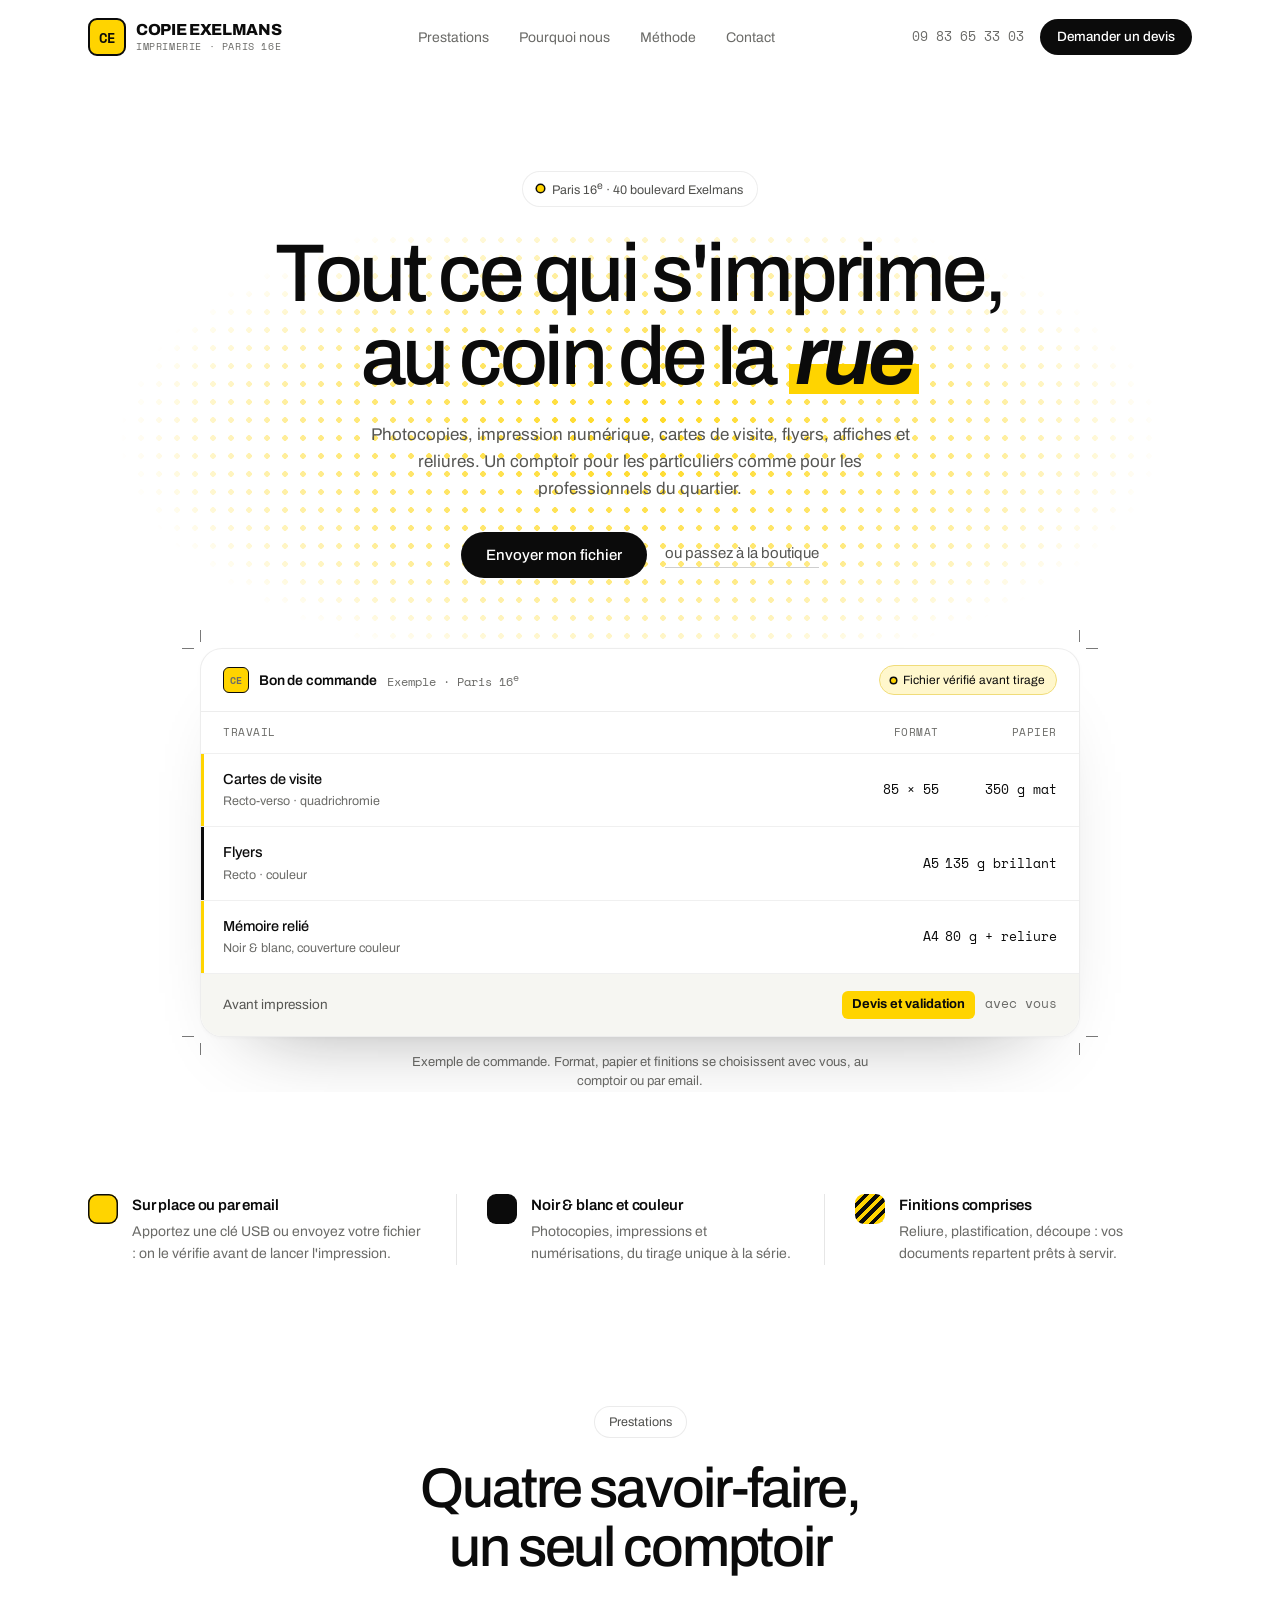
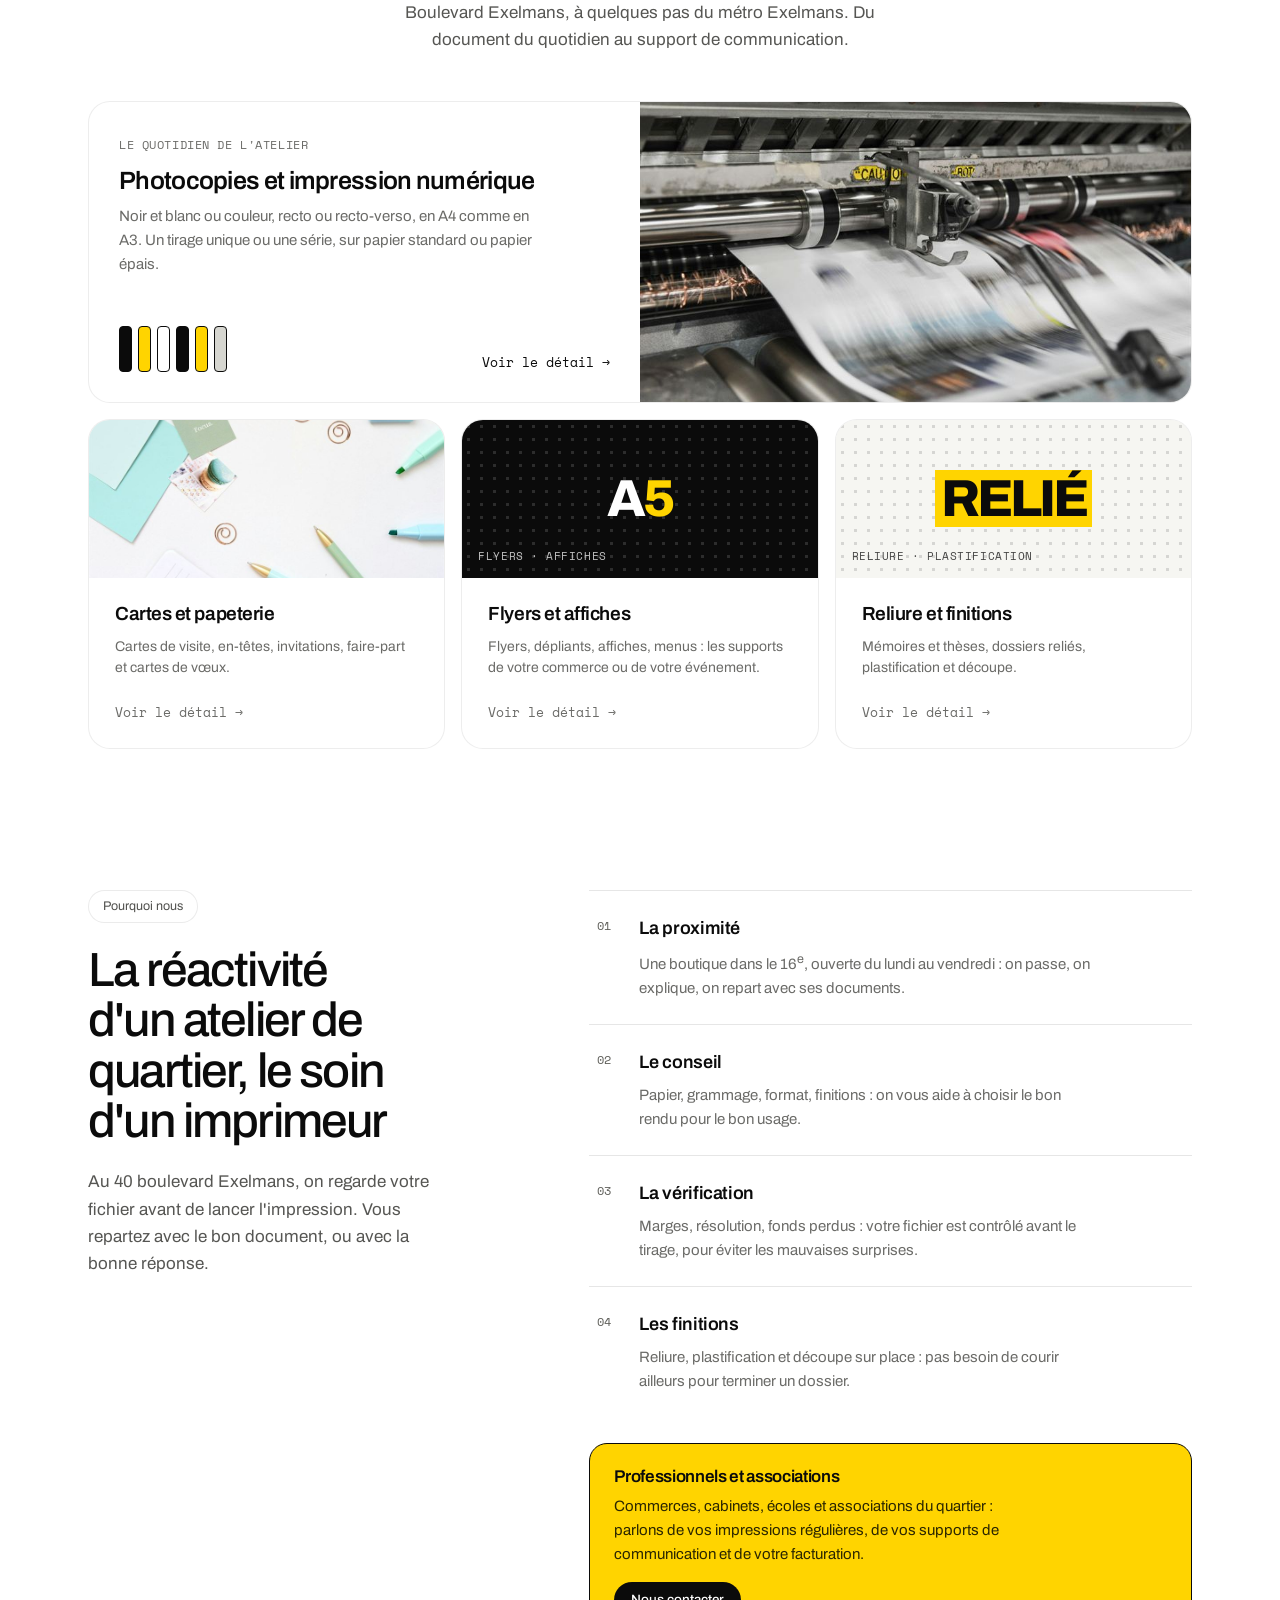
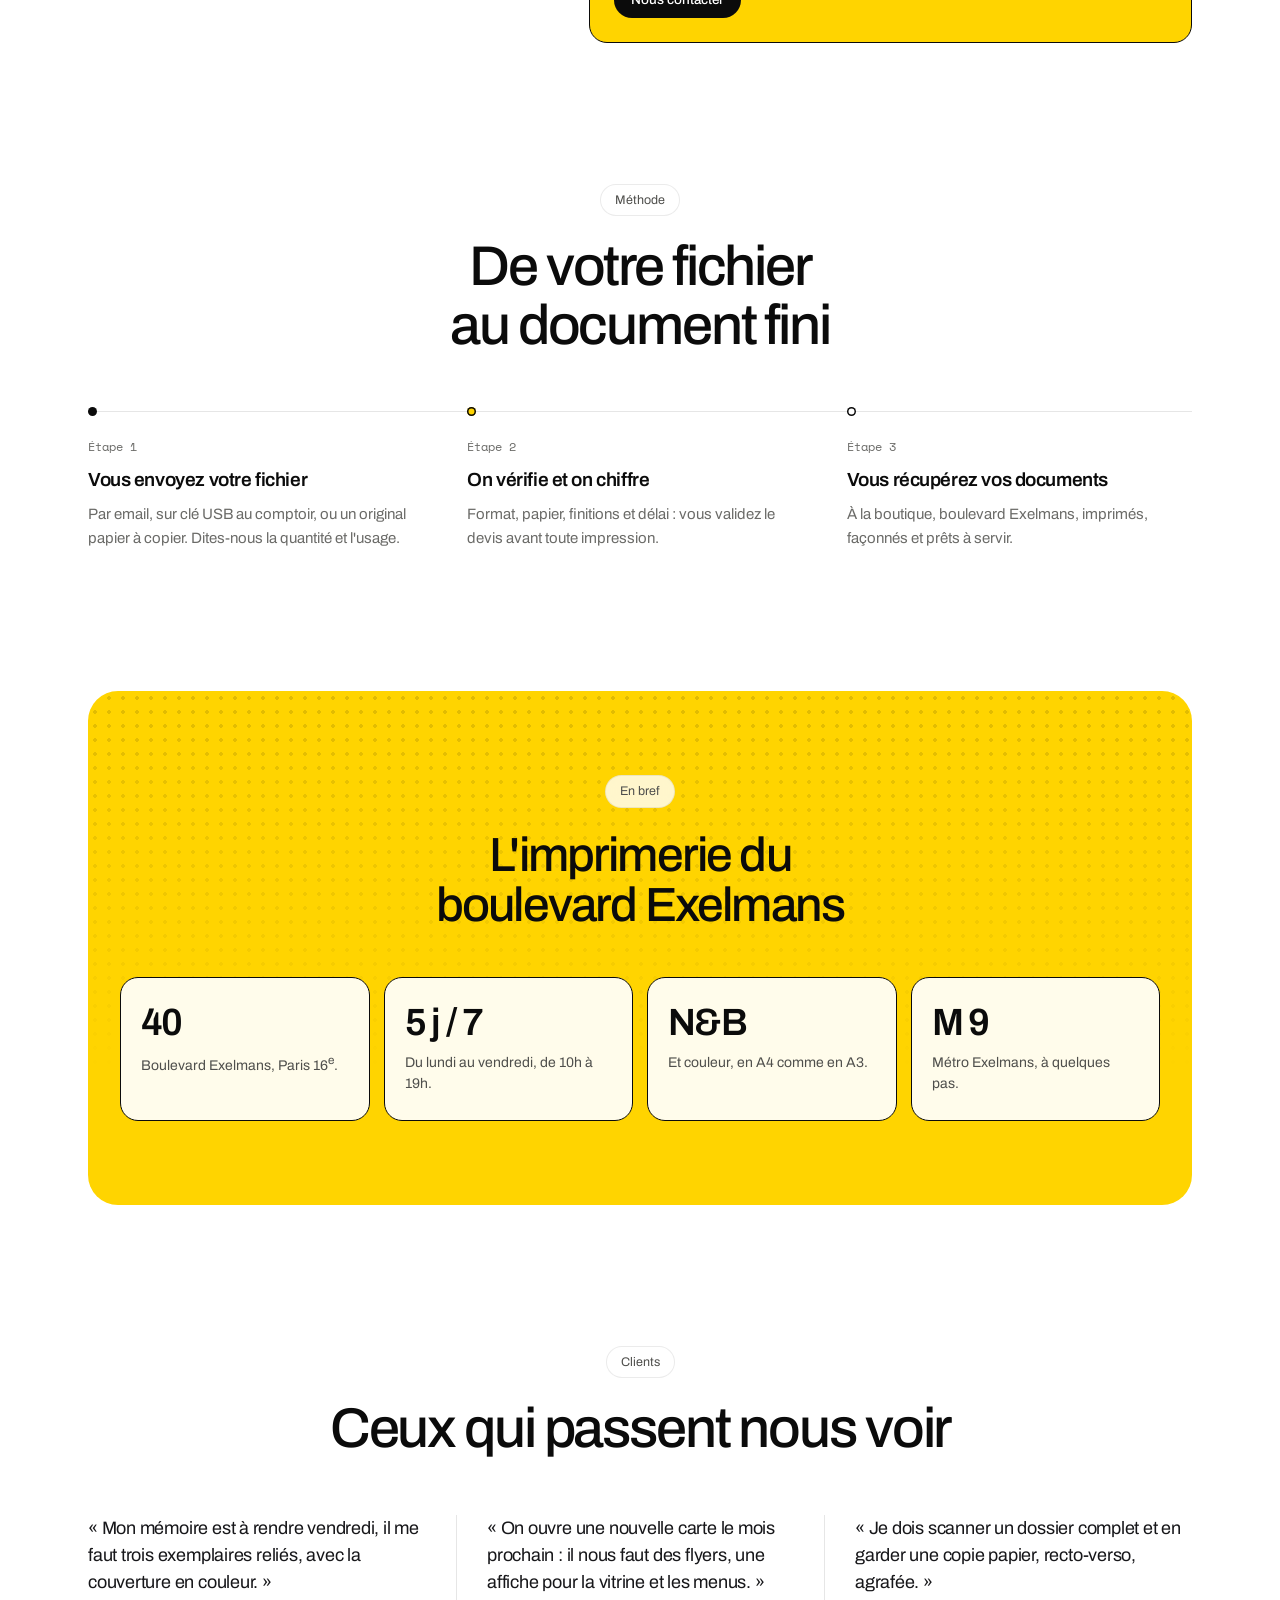
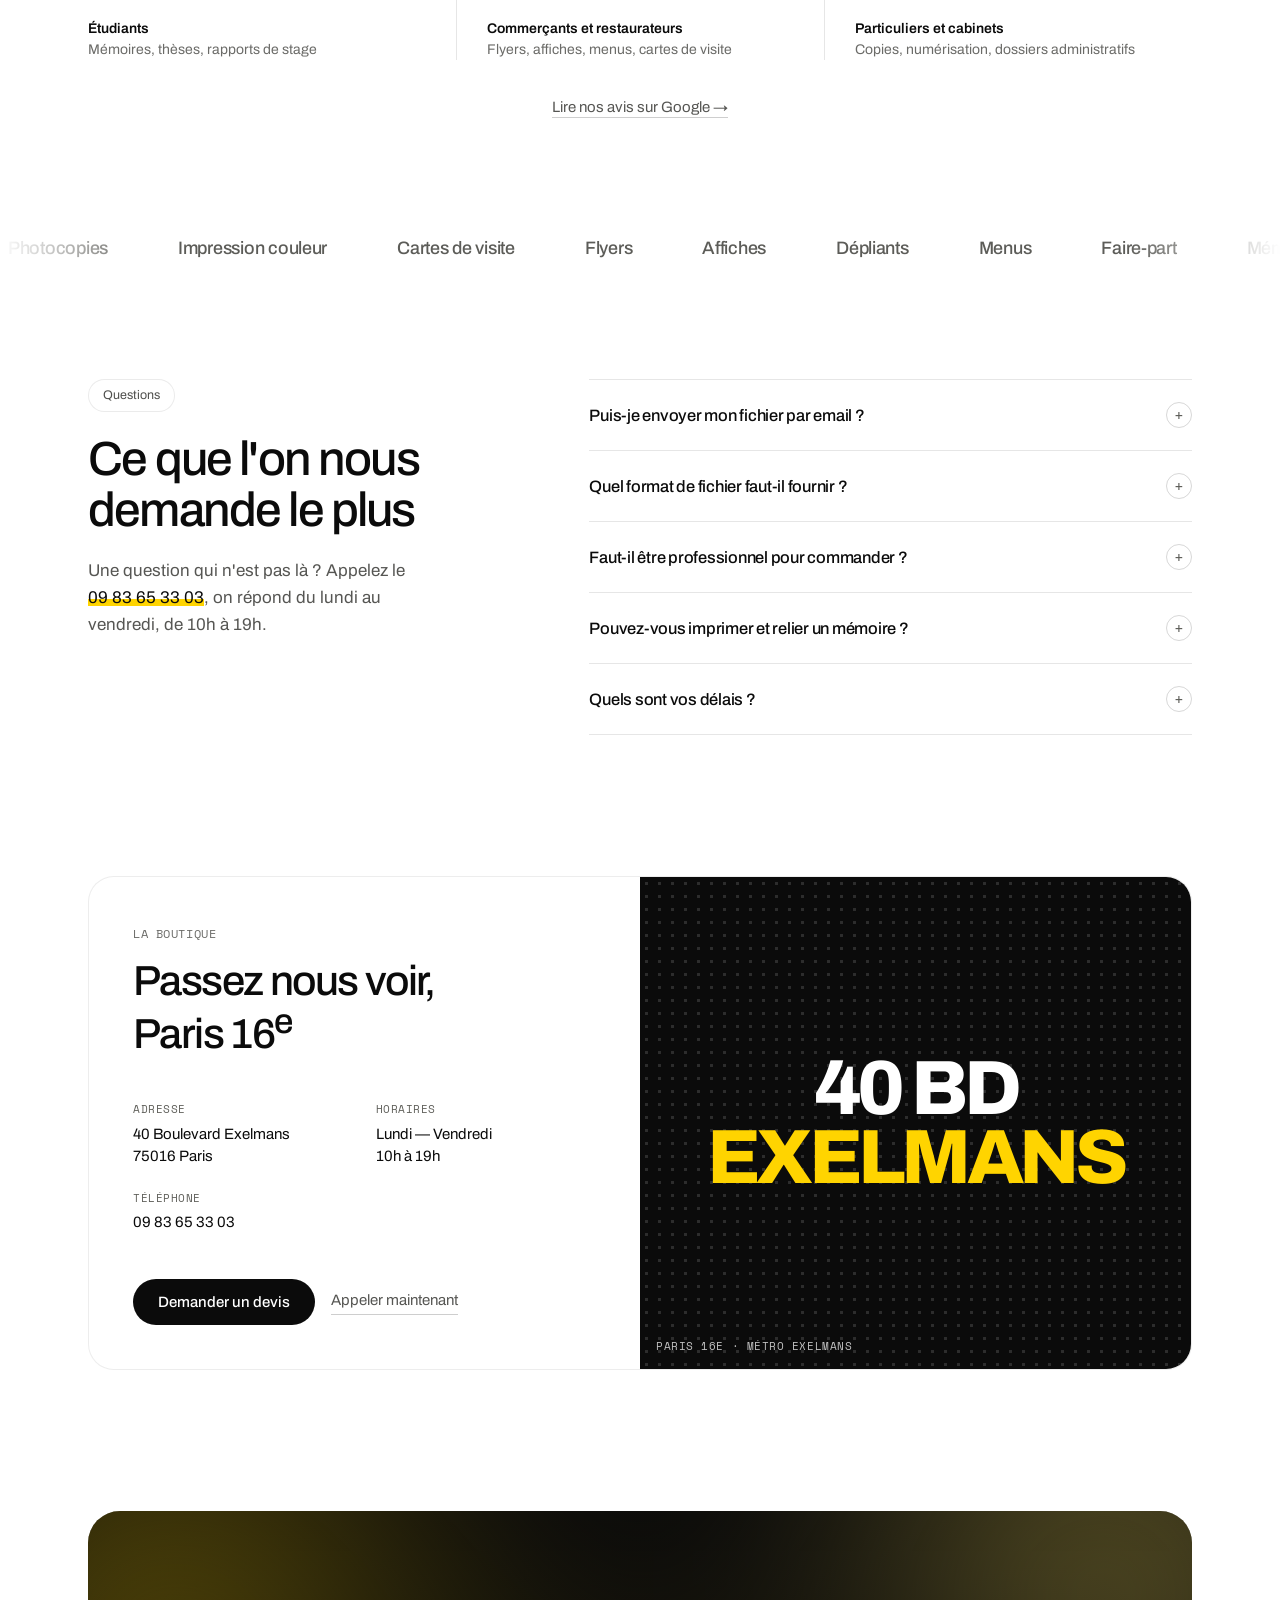
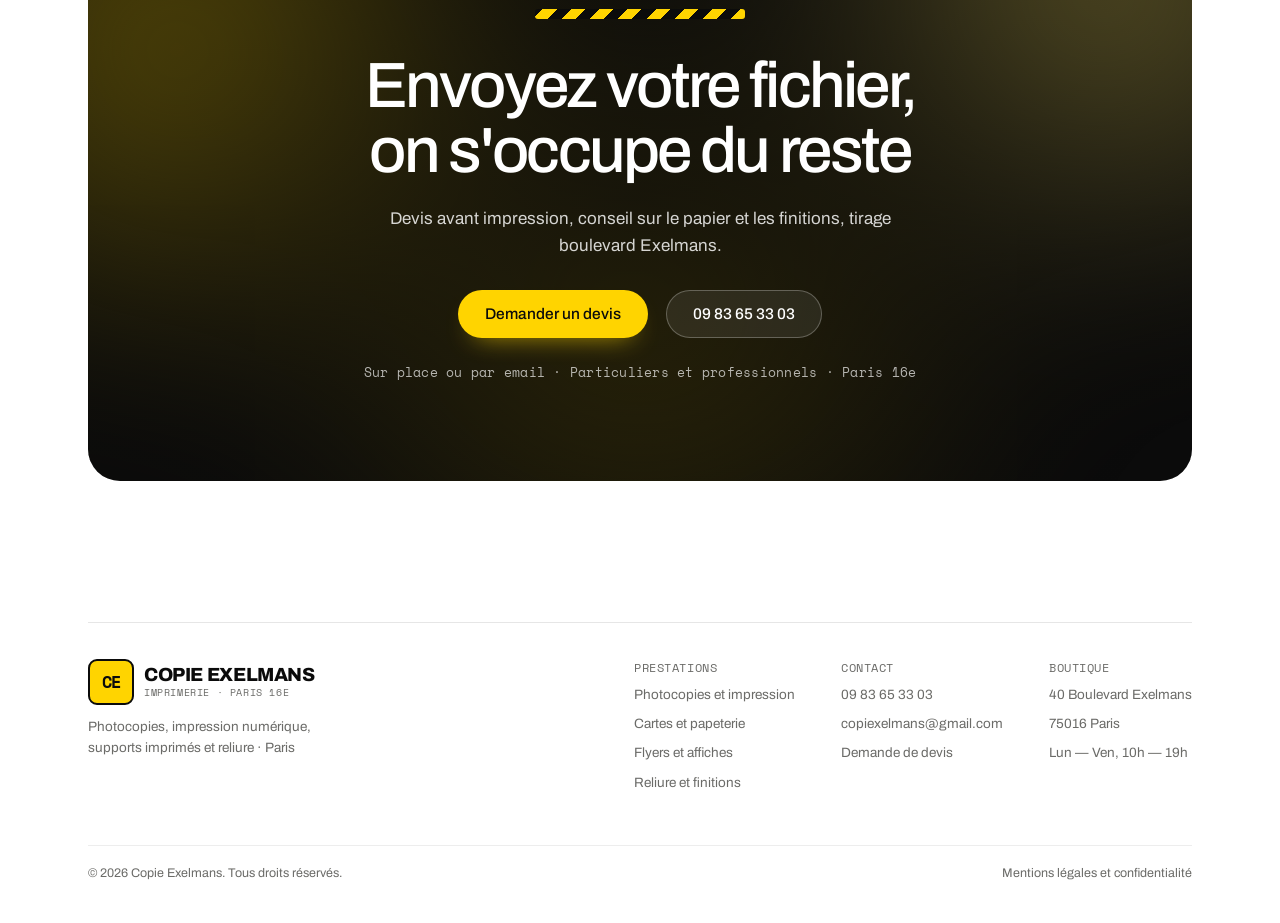
==== commit 2936adb2: "Photos sur la page d'accueil (impression, papeterie) Co-Authored-By: Claude Opus 5.5 <noreply@anthro" ====
--- a/index.html
+++ b/index.html
@@ -230,35 +230,22 @@
             <span class="count">Voir le détail →</span>
           </div>
         </div>
-        <!-- Visuel graphique : à remplacer par une photo de vos machines ou de vos tirages. -->
+        <!-- Photo de banque d'images (rotative d'imprimerie, Unsplash) :
+             à remplacer par une photo de vos machines ou de vos tirages. -->
         <div class="media">
-          <div class="art art--ink" aria-hidden="true">
-            <div class="sheets">
-              <span></span>
-              <span></span>
-              <span>
-                <span class="sheet-line sheet-line--y"></span>
-                <span class="sheet-lines">
-                  <span class="sheet-line sheet-line--g"></span>
-                  <span class="sheet-line sheet-line--g"></span>
-                  <span class="sheet-line sheet-line--g"></span>
-                  <span class="sheet-line sheet-line--s"></span>
-                </span>
-              </span>
-            </div>
-            <span class="art-label">N&amp;B · couleur · A4 · A3</span>
-          </div>
+          <img src="assets/img/impression-1600.jpg"
+               srcset="assets/img/impression-800.jpg 800w, assets/img/impression-1600.jpg 1600w"
+               sizes="(min-width: 900px) 50vw, 100vw"
+               alt="Presse d'imprimerie en train d'imprimer des pages en couleur" width="1600" height="1068" loading="lazy" decoding="async">
         </div>
       </a>
 
       <div class="card-grid">
         <a class="card card--small reveal" href="catalogue.html#papeterie">
-          <!-- Visuel graphique : à remplacer par une photo de vos cartes de visite. -->
+          <!-- Photo de banque d'images (Unsplash) : à remplacer par une photo de vos cartes. -->
           <span class="media">
-            <span class="art art--yellow art--small" aria-hidden="true">
-              <span class="art-big">85<em>×</em>55</span>
-              <span class="art-label">Cartes de visite</span>
-            </span>
+            <img src="assets/img/papeterie.jpg"
+                 alt="Cartes, stylos et fournitures de papeterie posés sur un bureau" width="800" height="533" loading="lazy" decoding="async">
           </span>
           <span class="card-body">
             <span>
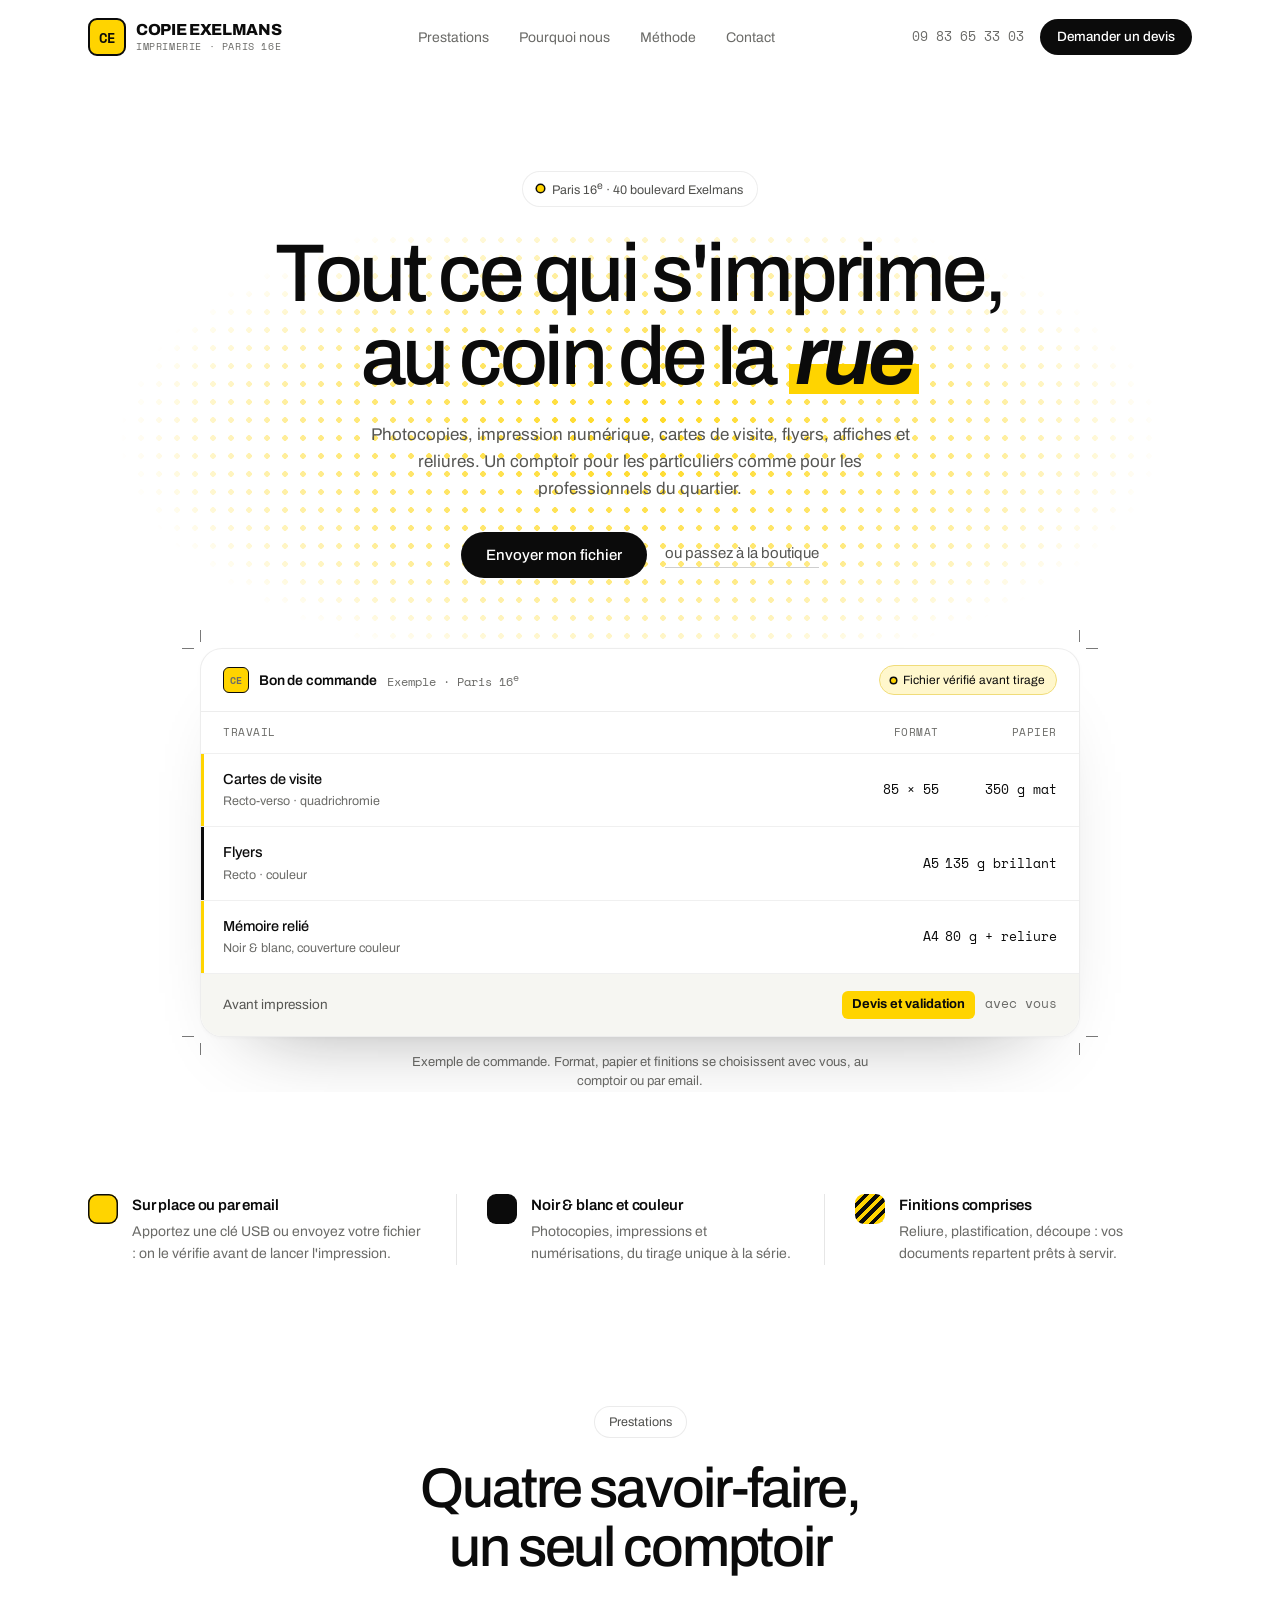
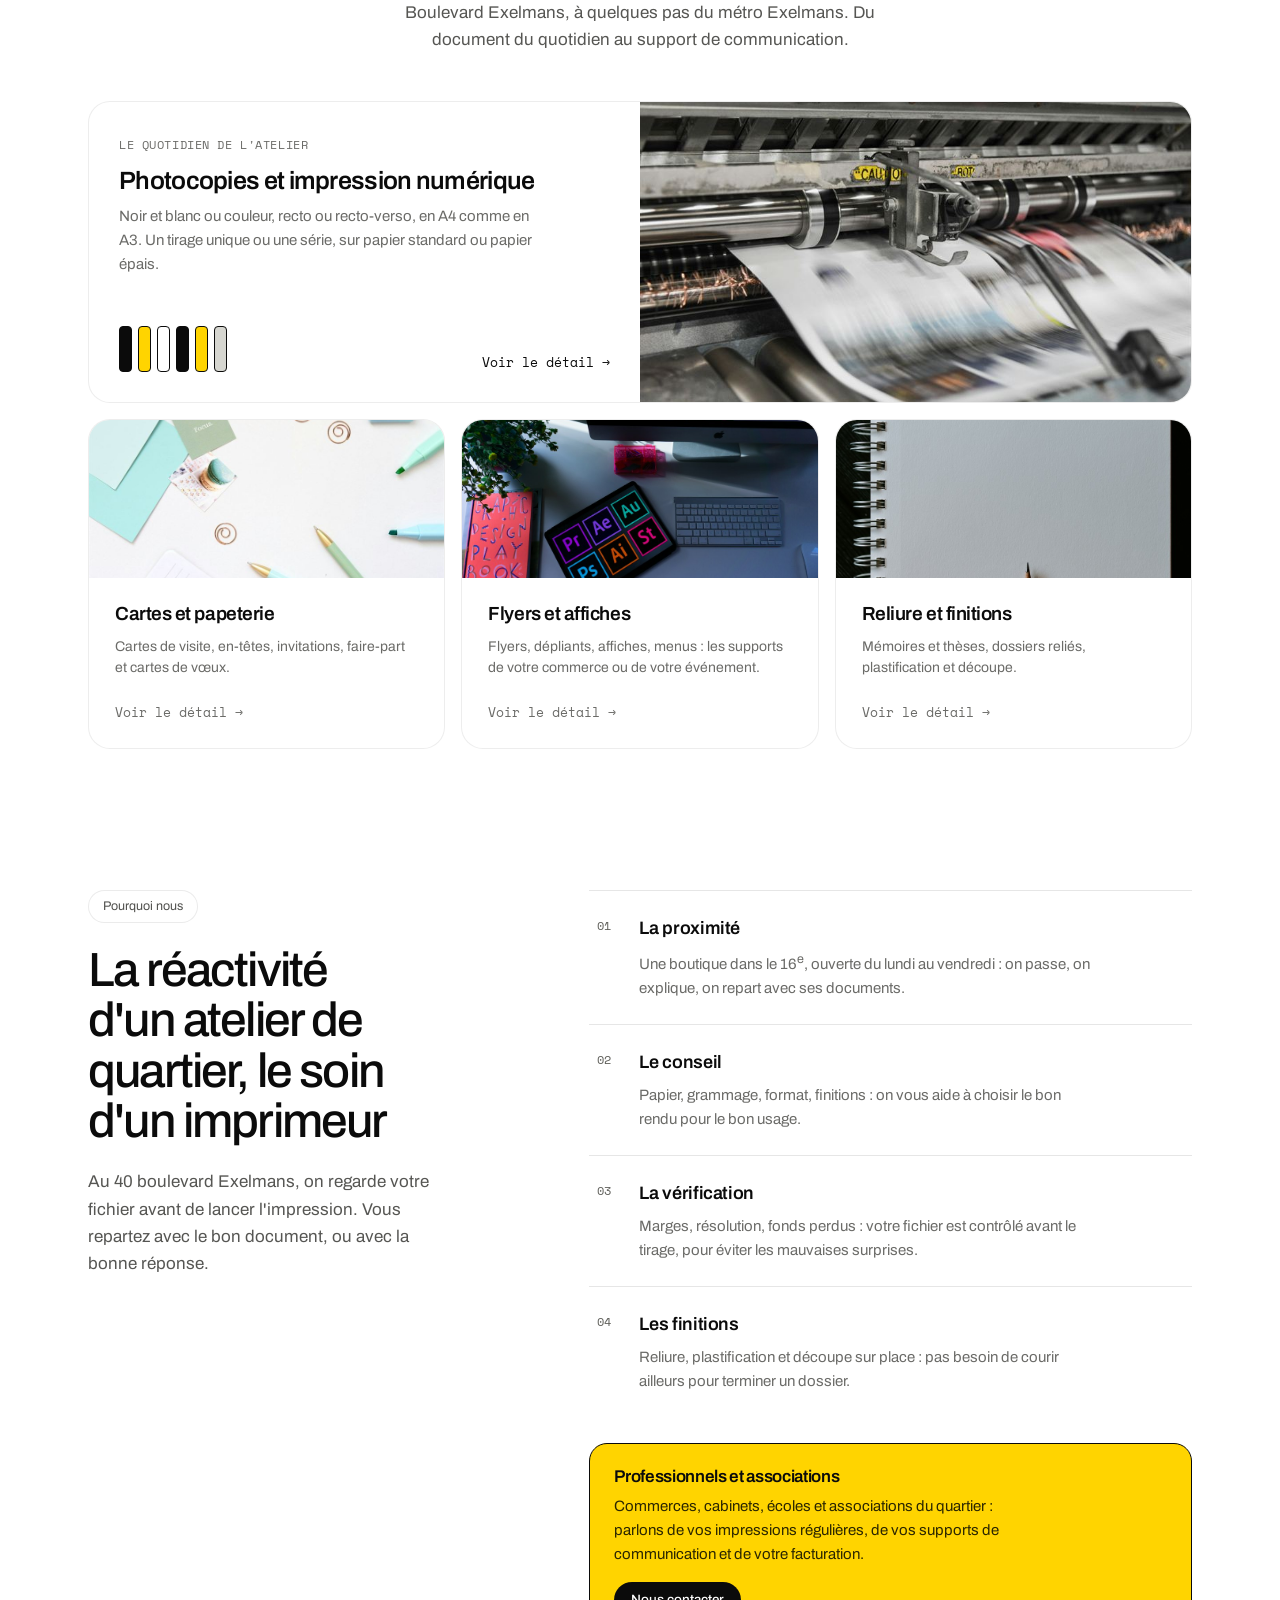
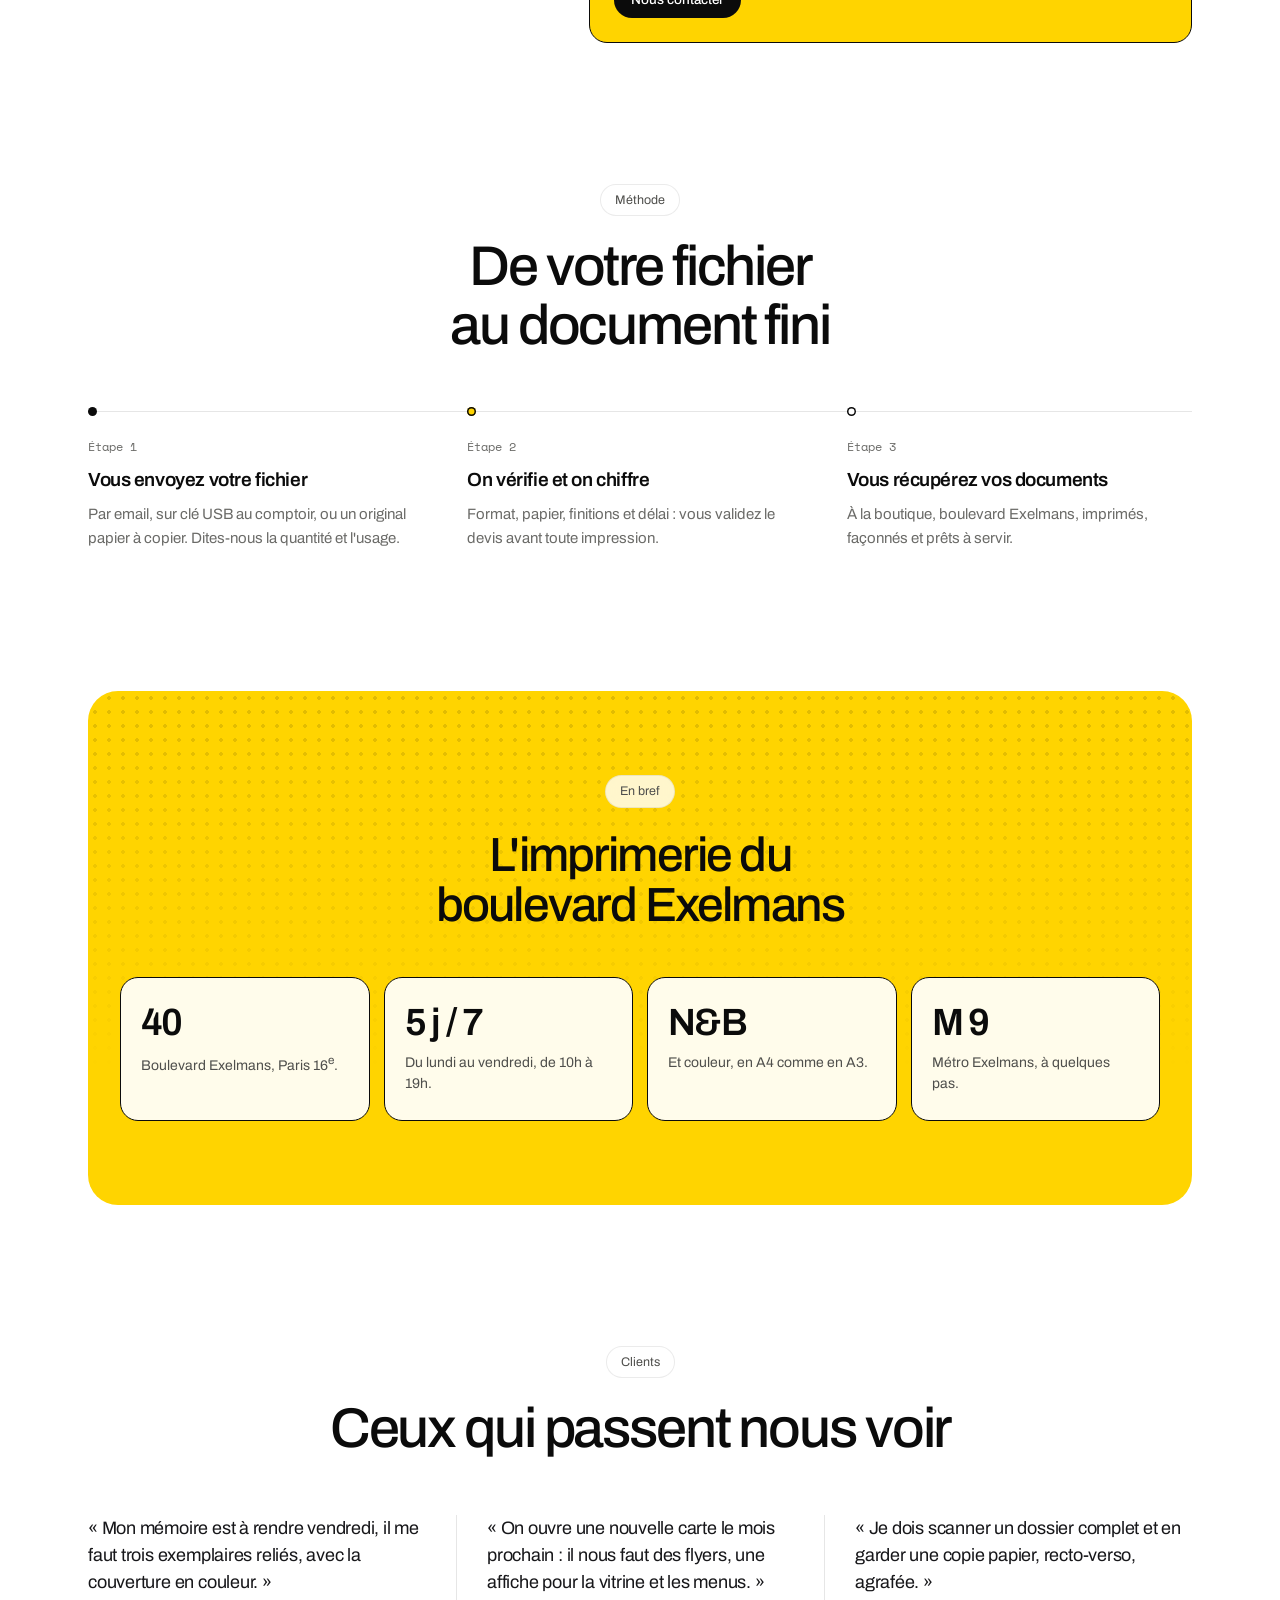
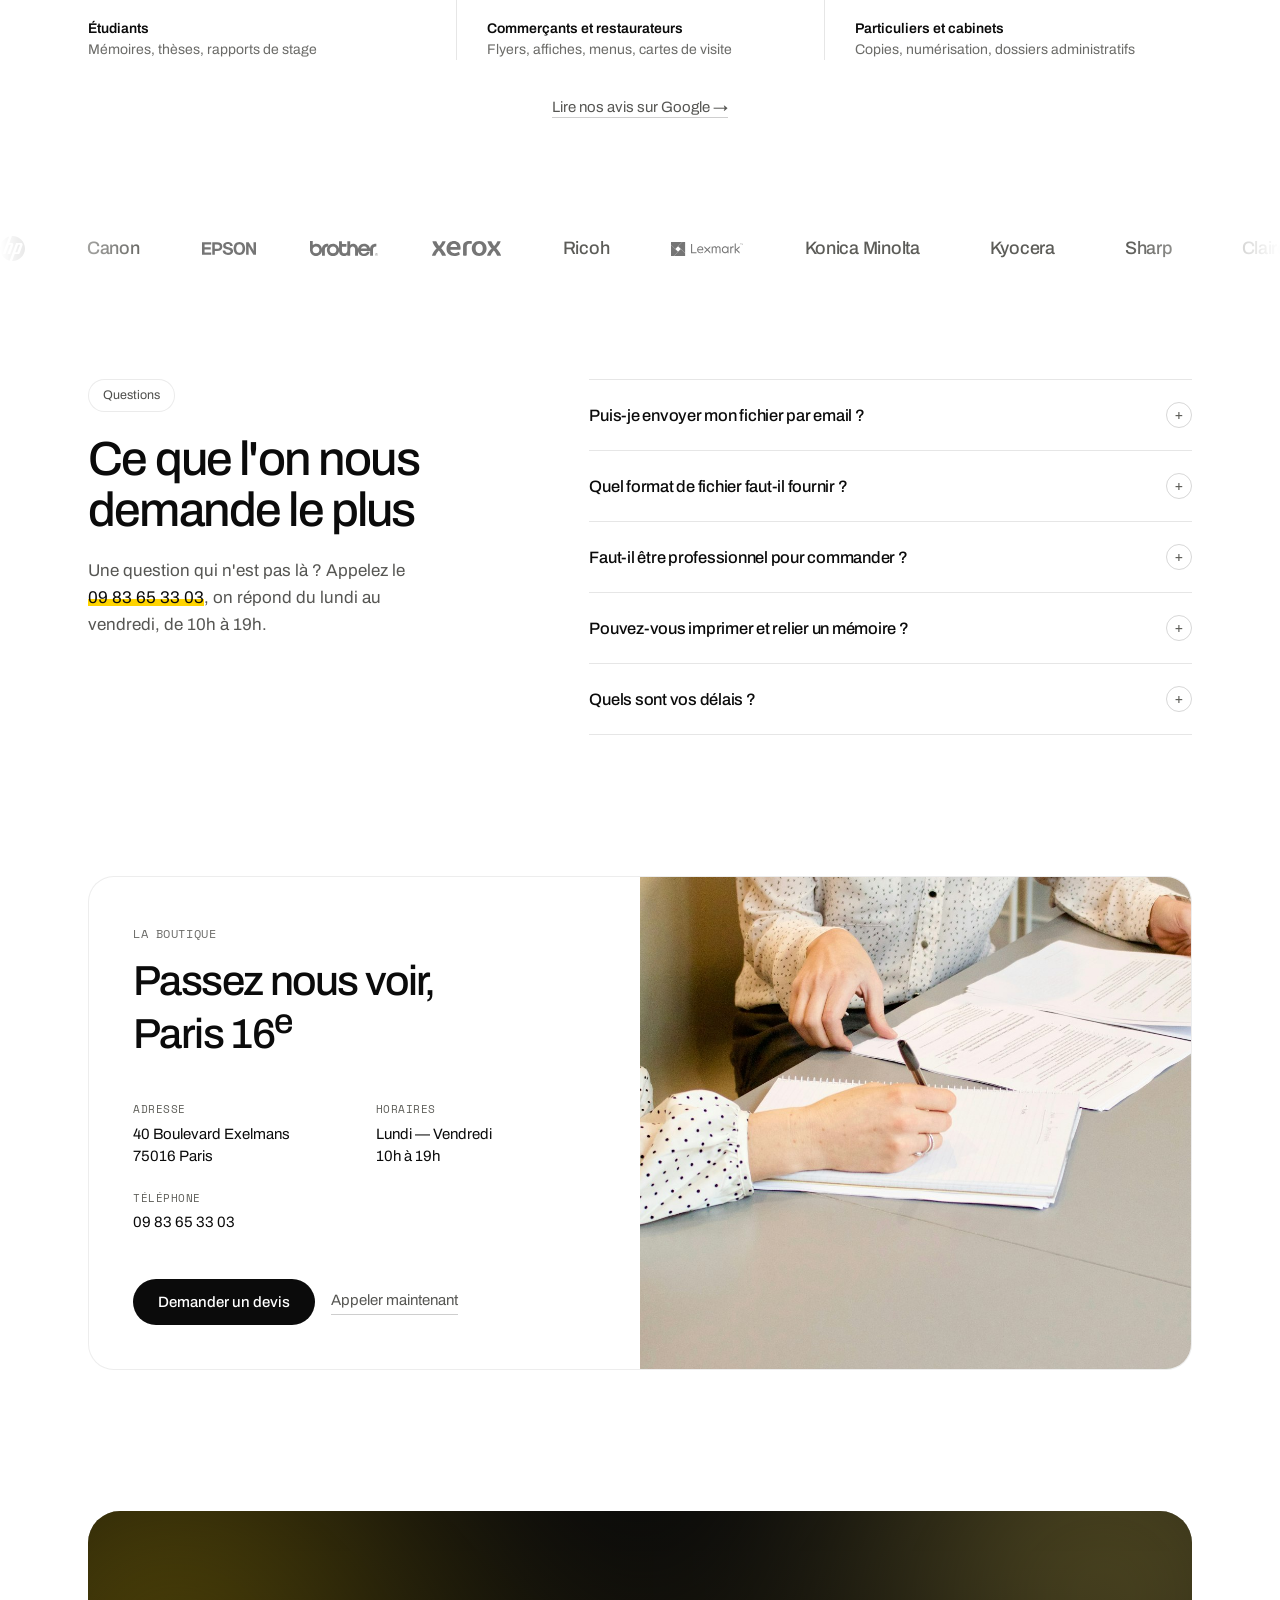
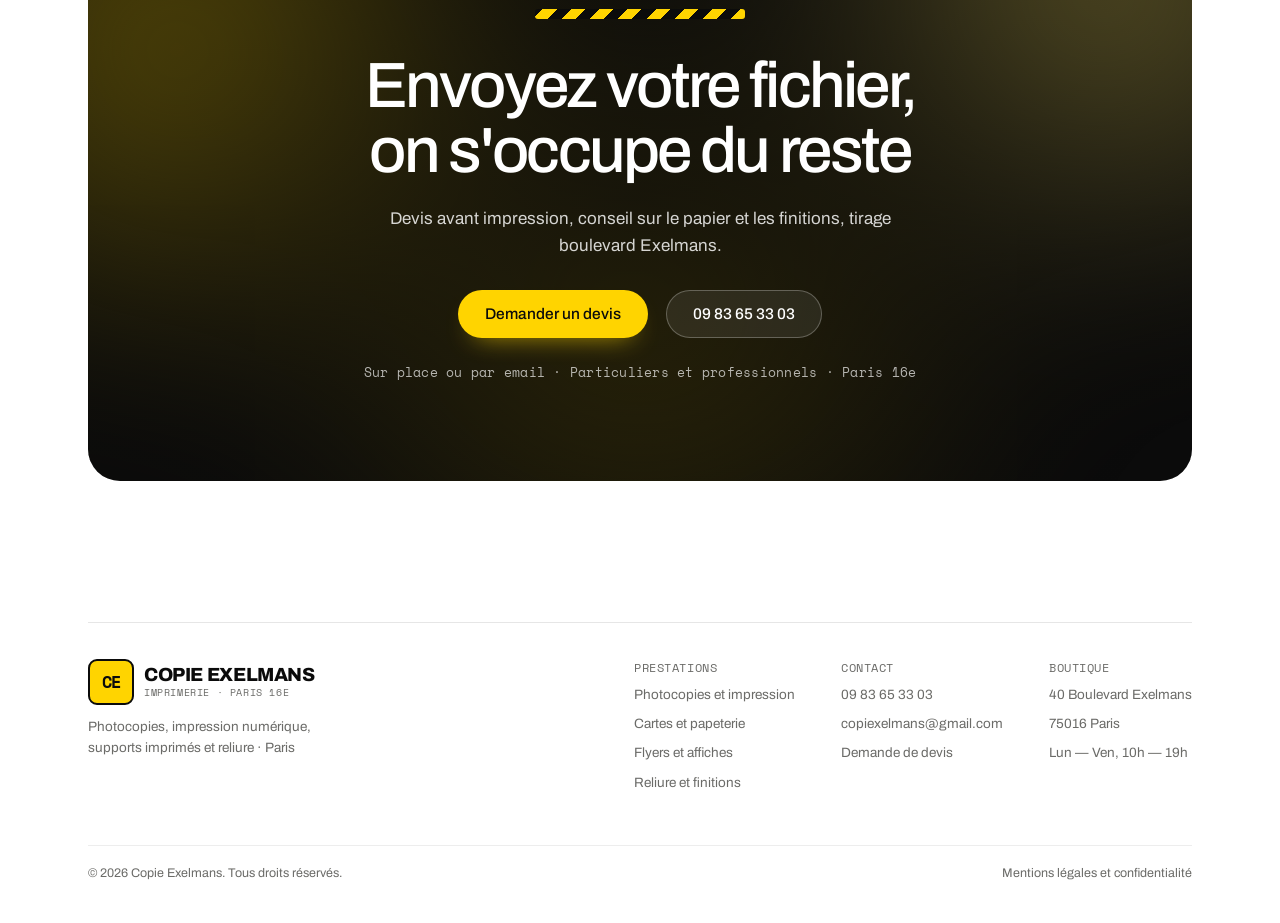
==== commit bf0c8d09: "Bande de marques d'imprimantes et photos des prestations et de la boutique Co-Authored-By: Claude Op" ====
--- a/index.html
+++ b/index.html
@@ -257,12 +257,10 @@
         </a>
 
         <a class="card card--small reveal" href="catalogue.html#communication" style="--d: 90ms;">
-          <!-- Visuel graphique : à remplacer par une photo de vos flyers et affiches. -->
+          <!-- Photo de banque d'images (Unsplash) : à remplacer par une photo de vos flyers. -->
           <span class="media">
-            <span class="art art--ink art--small" aria-hidden="true">
-              <span class="art-big">A<em>5</em></span>
-              <span class="art-label">Flyers · affiches</span>
-            </span>
+            <img src="assets/img/flyers.jpg"
+                 alt="Poste de création graphique avec un livre de design imprimé" width="900" height="600" loading="lazy" decoding="async">
           </span>
           <span class="card-body">
             <span>
@@ -274,12 +272,10 @@
         </a>
 
         <a class="card card--small reveal" href="catalogue.html#finitions" style="--d: 180ms;">
-          <!-- Visuel graphique : à remplacer par une photo de vos reliures. -->
+          <!-- Photo de banque d'images (Unsplash) : à remplacer par une photo de vos reliures. -->
           <span class="media">
-            <span class="art art--paper art--small" aria-hidden="true">
-              <span class="art-big"><em>Relié</em></span>
-              <span class="art-label">Reliure · plastification</span>
-            </span>
+            <img src="assets/img/reliure.jpg"
+                 alt="Carnet à reliure spirale et crayon" width="900" height="600" loading="lazy" decoding="async">
           </span>
           <span class="card-body">
             <span>
@@ -431,40 +427,42 @@
     </p>
   </section>
 
-  <!-- ============================ BANDEAU ============================ -->
-  <section class="section--tight" style="padding-top: clamp(72px, 9vw, 130px);" aria-label="Ce que nous imprimons">
+  <!-- ============================ MARQUES ============================
+       Bandeau de marques d'imprimantes et de papier. HP, Epson, Brother,
+       Xerox et Lexmark sont des logos officiels sous licence libre
+       (assets/img/marques/) ; les autres restent en typographie.
+       À ajuster selon le matériel et les papiers réellement utilisés. -->
+  <section class="section--tight" style="padding-top: clamp(72px, 9vw, 130px);" aria-label="Marques d'imprimantes">
     <div class="marquee">
       <div class="marquee-track" aria-hidden="true">
-        <span>Photocopies</span>
-        <span>Impression couleur</span>
-        <span>Cartes de visite</span>
-        <span>Flyers</span>
-        <span>Affiches</span>
-        <span>Dépliants</span>
-        <span>Menus</span>
-        <span>Faire-part</span>
-        <span>Mémoires et thèses</span>
-        <span>Reliure</span>
-        <span>Plastification</span>
-        <span>Numérisation</span>
-
-        <span>Photocopies</span>
-        <span>Impression couleur</span>
-        <span>Cartes de visite</span>
-        <span>Flyers</span>
-        <span>Affiches</span>
-        <span>Dépliants</span>
-        <span>Menus</span>
-        <span>Faire-part</span>
-        <span>Mémoires et thèses</span>
-        <span>Reliure</span>
-        <span>Plastification</span>
-        <span>Numérisation</span>
+        <img class="marque marque--hp" src="assets/img/marques/hp.svg" alt="">
+        <span>Canon</span>
+        <img class="marque marque--epson" src="assets/img/marques/epson.svg" alt="">
+        <img class="marque marque--brother" src="assets/img/marques/brother.svg" alt="">
+        <img class="marque marque--xerox" src="assets/img/marques/xerox.svg" alt="">
+        <span>Ricoh</span>
+        <img class="marque marque--lexmark" src="assets/img/marques/lexmark.svg" alt="">
+        <span>Konica Minolta</span>
+        <span>Kyocera</span>
+        <span>Sharp</span>
+        <span>Clairefontaine</span>
+
+        <img class="marque marque--hp" src="assets/img/marques/hp.svg" alt="">
+        <span>Canon</span>
+        <img class="marque marque--epson" src="assets/img/marques/epson.svg" alt="">
+        <img class="marque marque--brother" src="assets/img/marques/brother.svg" alt="">
+        <img class="marque marque--xerox" src="assets/img/marques/xerox.svg" alt="">
+        <span>Ricoh</span>
+        <img class="marque marque--lexmark" src="assets/img/marques/lexmark.svg" alt="">
+        <span>Konica Minolta</span>
+        <span>Kyocera</span>
+        <span>Sharp</span>
+        <span>Clairefontaine</span>
       </div>
     </div>
     <p class="visually-hidden">
-      Nous imprimons : photocopies, impression couleur, cartes de visite, flyers, affiches,
-      dépliants, menus, faire-part, mémoires et thèses, reliure, plastification, numérisation.
+      Marques : HP, Canon, Epson, Brother, Xerox, Ricoh, Lexmark, Konica Minolta, Kyocera,
+      Sharp, Clairefontaine.
     </p>
   </section>
 
@@ -557,12 +555,12 @@
         </div>
       </div>
 
-      <!-- Visuel graphique : à remplacer par une photo de la devanture ou du comptoir. -->
+      <!-- Photo de banque d'images (Unsplash) : à remplacer par une vraie photo
+           de la devanture ou du comptoir de Copie Exelmans. -->
       <div class="media">
-        <div class="art art--ink" aria-hidden="true">
-          <span class="art-big">40 bd<br><em>Exelmans</em></span>
-          <span class="art-label">Paris 16e · Métro Exelmans</span>
-        </div>
+        <img src="assets/img/boutique.jpg"
+             alt="Relecture de documents imprimés sur une table"
+             width="1080" height="1440" loading="lazy" decoding="async">
       </div>
     </div>
   </section>
--- a/assets/css/style.css
+++ b/assets/css/style.css
@@ -2256,6 +2256,7 @@
 
 .marquee-track span:hover { background: var(--yellow); color: var(--ink); }
 .marquee-track span { padding: 2px 8px; border-radius: 6px; }
+.marque:hover { filter: none; opacity: 1; }
 
 .faq-q:hover,
 .faq-q[aria-expanded="true"] { color: var(--ink); }
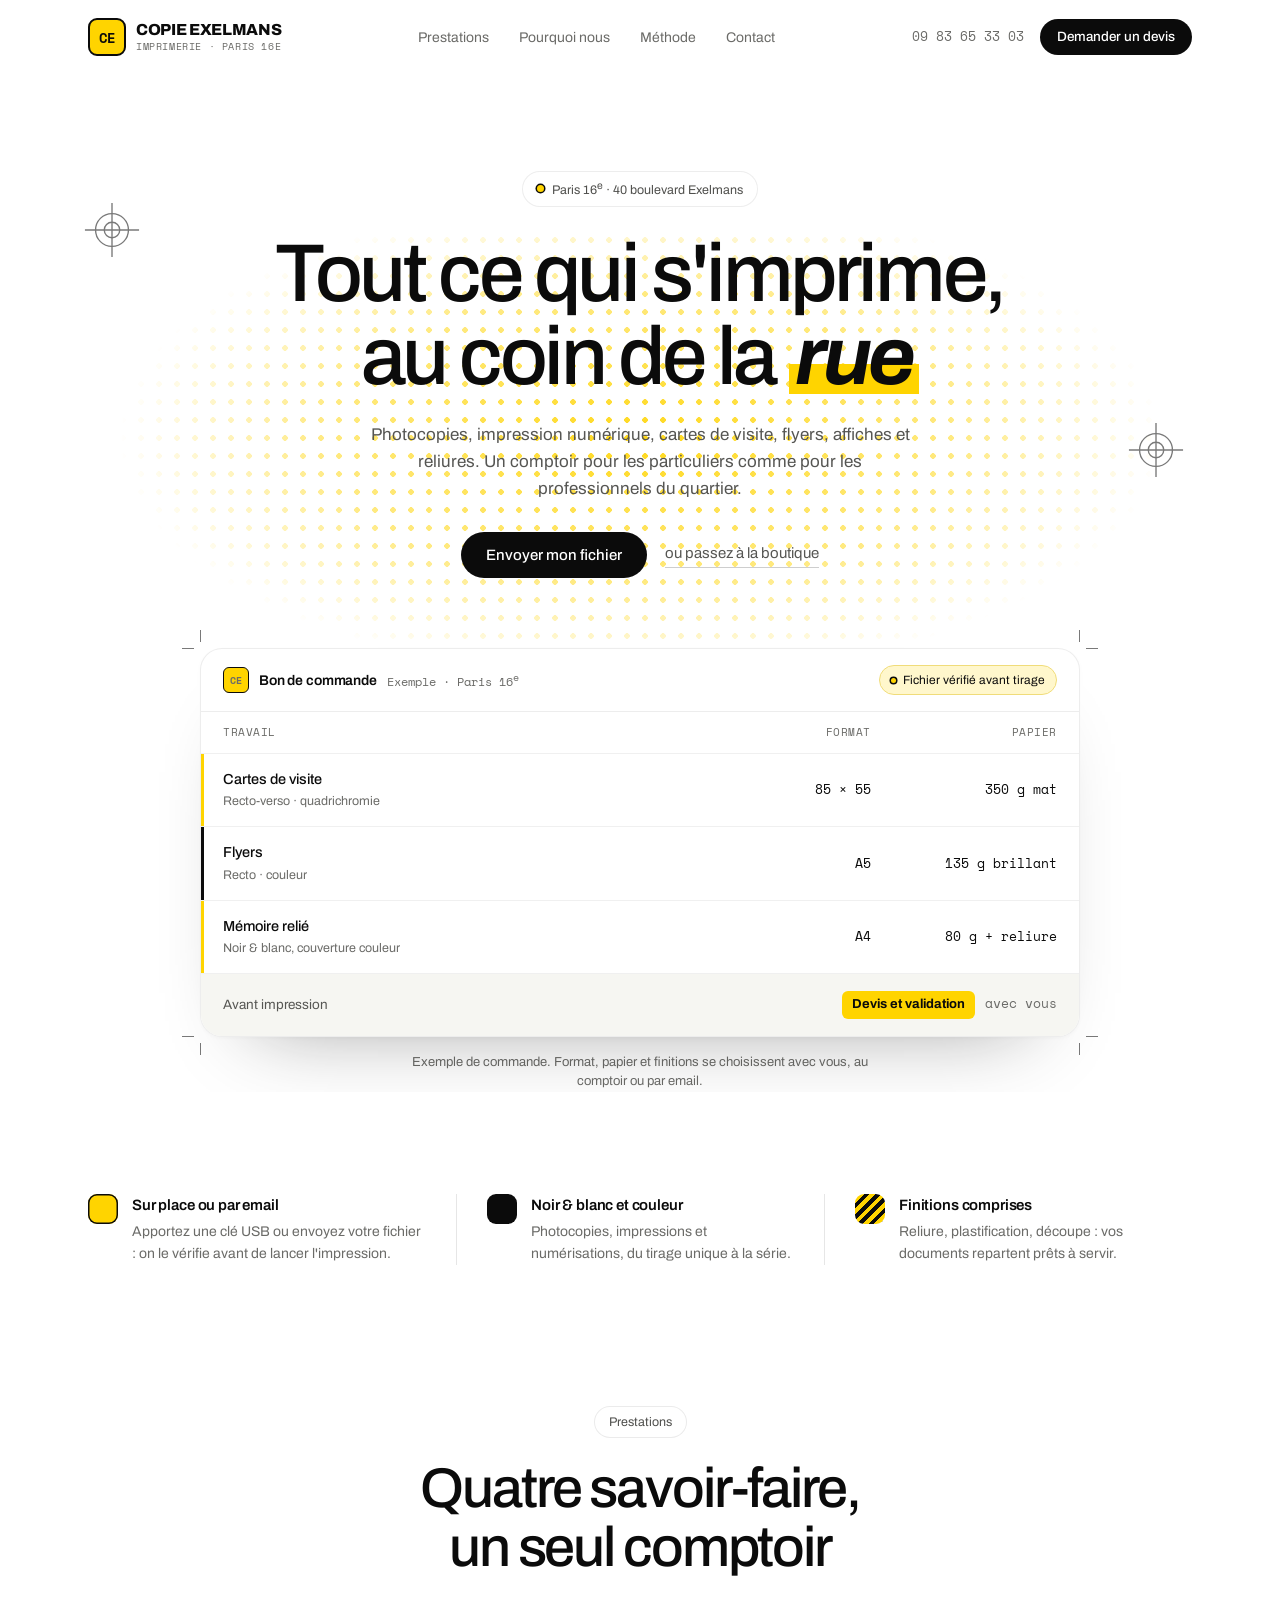
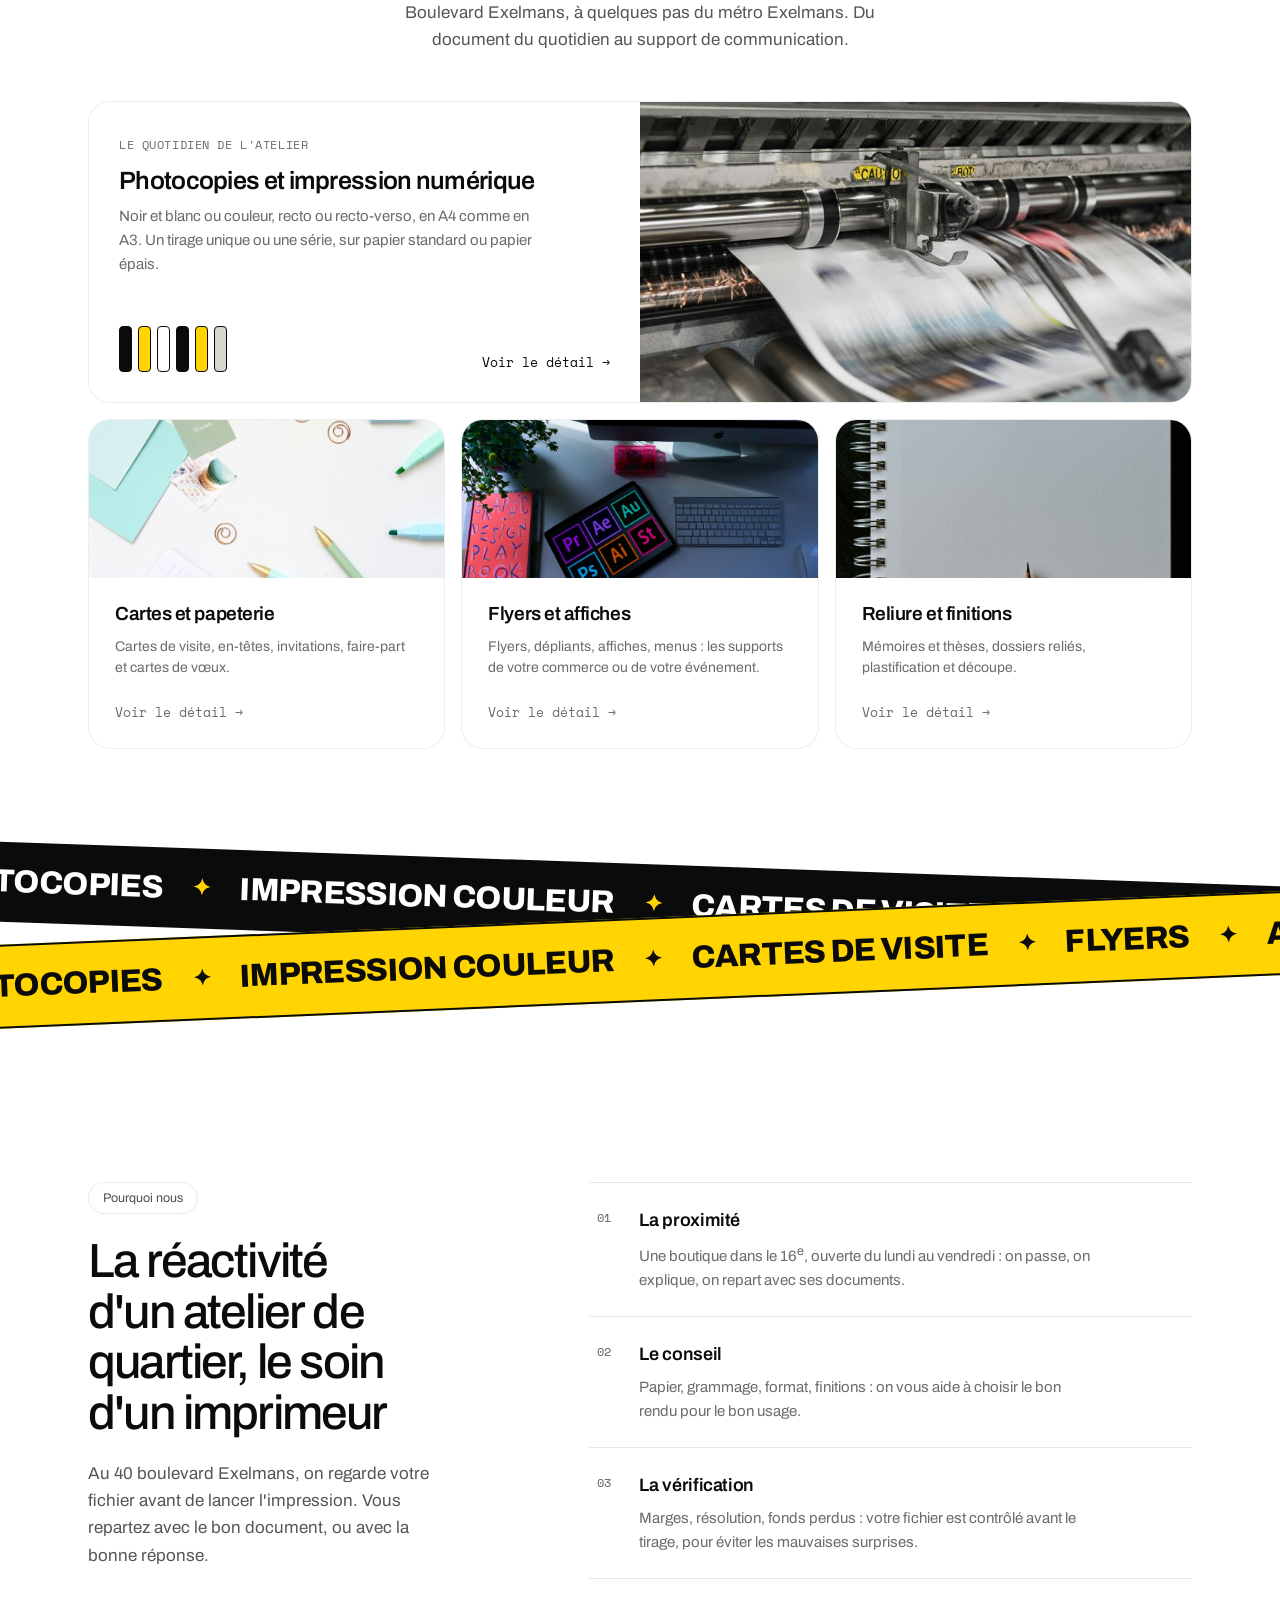
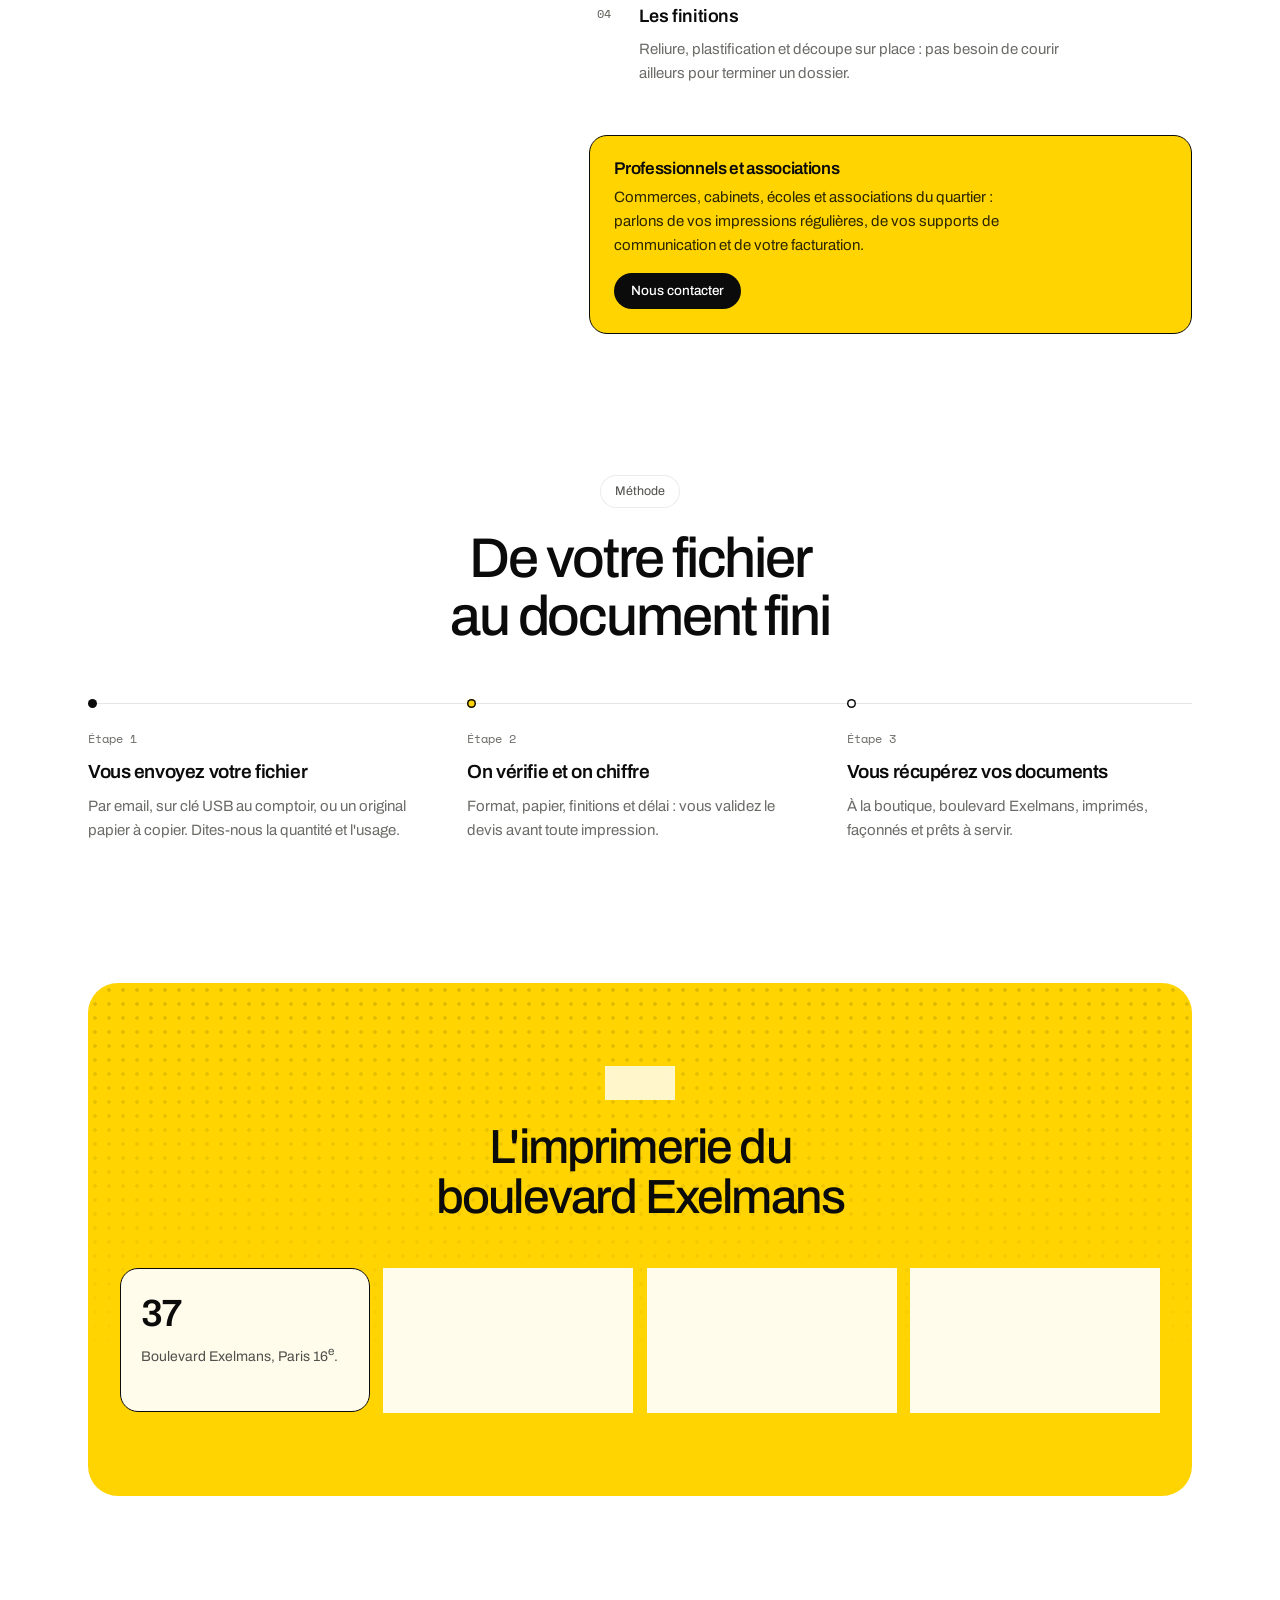
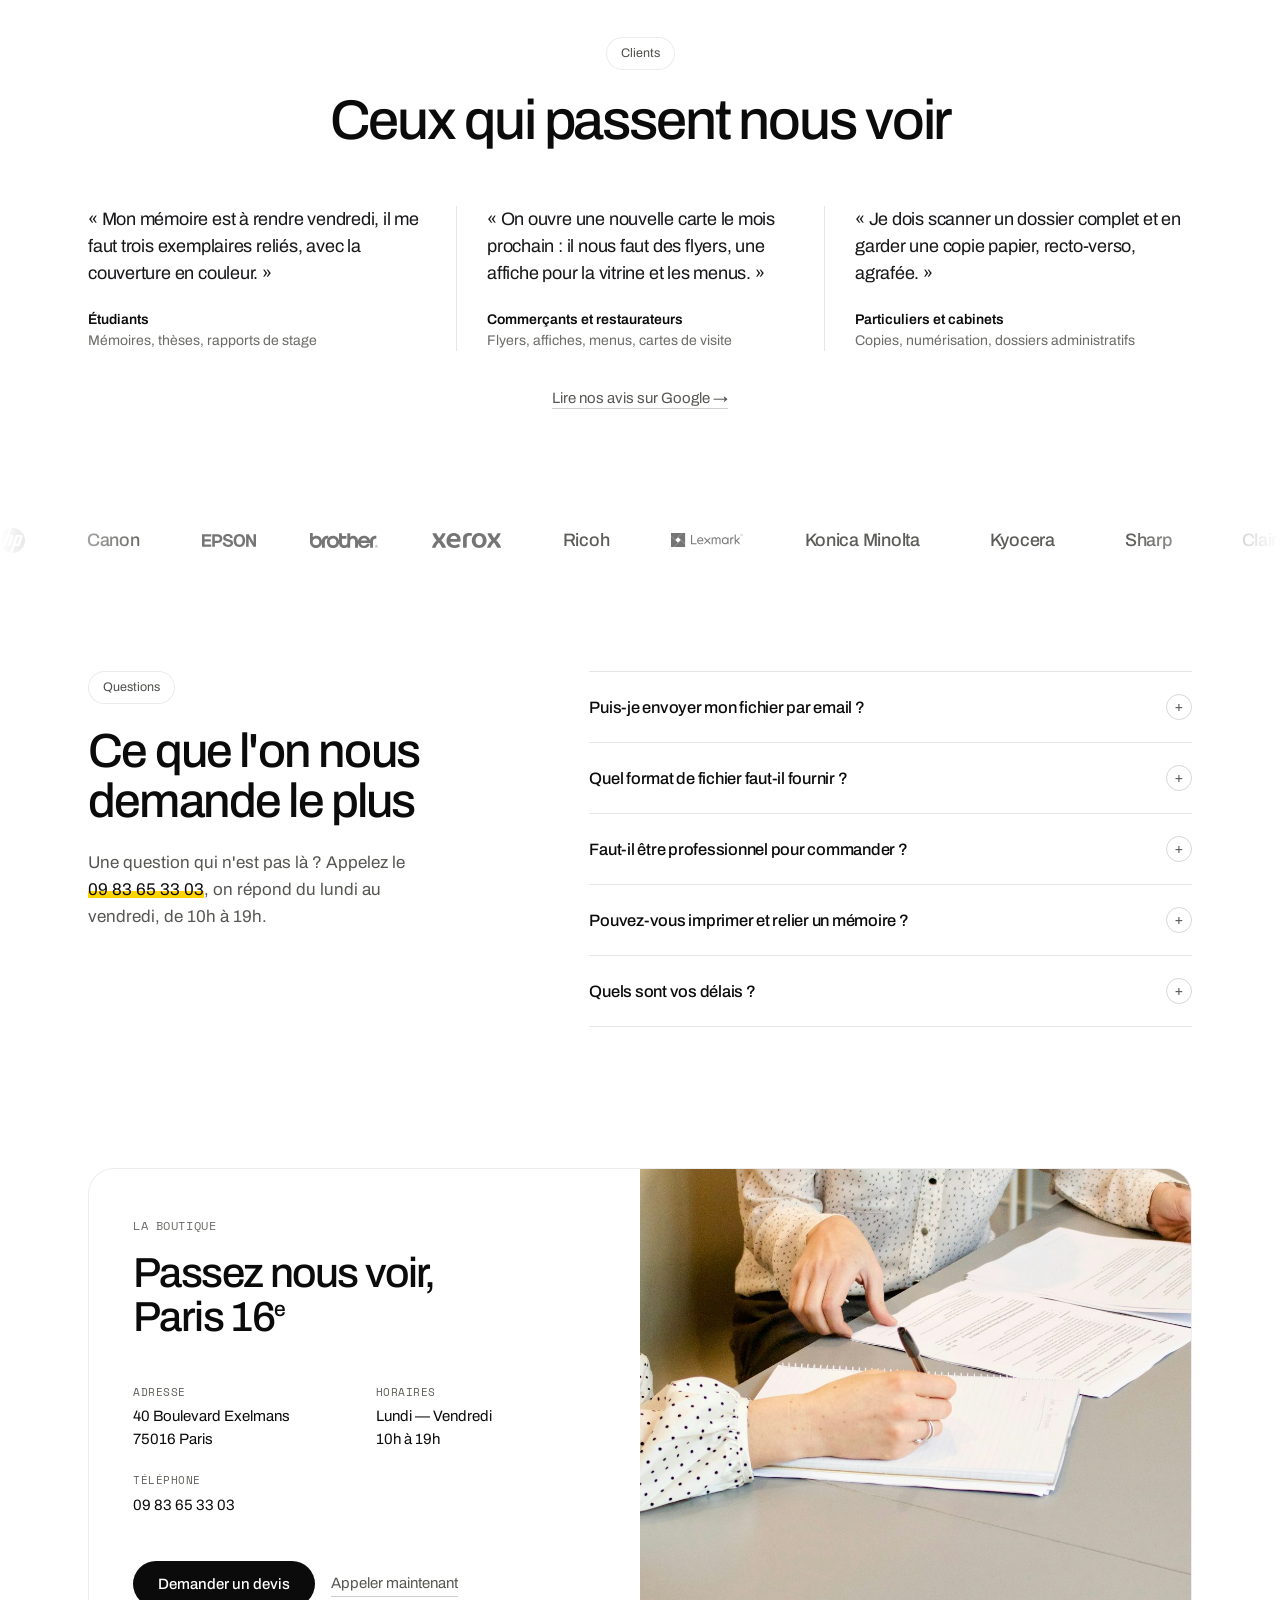
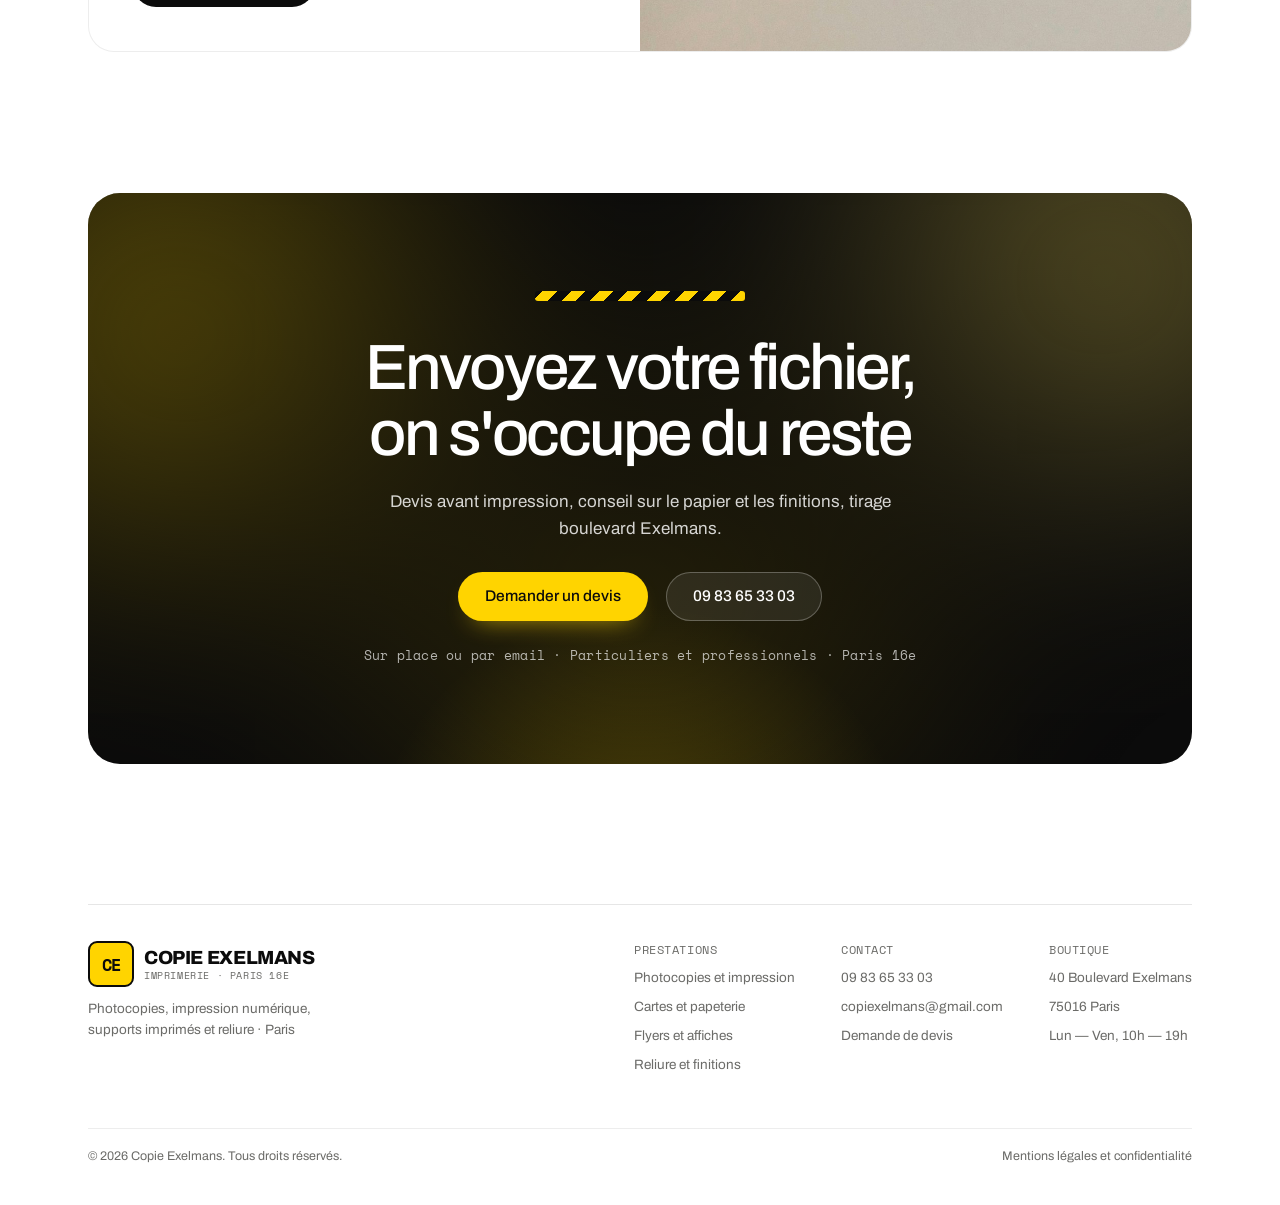
==== commit a2c2d646: "Version finale : animations, effets au survol et au défilement Titres révélés mot à mot, volet jaune" ====
--- a/index.html
+++ b/index.html
@@ -19,7 +19,7 @@
 <link rel="preconnect" href="https://fonts.googleapis.com">
 <link rel="preconnect" href="https://fonts.gstatic.com" crossorigin>
 <link href="https://fonts.googleapis.com/css2?family=Archivo:wght@400;500;600;700;800&family=Space+Mono:wght@400;700&display=swap" rel="stylesheet">
-<link rel="stylesheet" href="assets/css/style.css?v=1">
+<link rel="stylesheet" href="assets/css/style.css?v=2">
 
 <script type="application/ld+json">
 {
@@ -83,6 +83,8 @@
   <section class="hero">
     <div class="container">
       <div class="hero-halo" aria-hidden="true"></div>
+      <span class="reg-mark reg-mark--a" data-depth="34" style="left: 2%; top: 30px;" aria-hidden="true"><svg viewBox="0 0 60 60" fill="none" stroke="currentColor" stroke-width="1.4"><circle cx="30" cy="30" r="17"/><circle cx="30" cy="30" r="8"/><path d="M30 2v56M2 30h56"/></svg></span>
+      <span class="reg-mark reg-mark--b" data-depth="-26" style="right: 3%; top: 250px;" aria-hidden="true"><svg viewBox="0 0 60 60" fill="none" stroke="currentColor" stroke-width="1.4"><circle cx="30" cy="30" r="17"/><circle cx="30" cy="30" r="8"/><path d="M30 2v56M2 30h56"/></svg></span>
 
       <div class="hero-inner">
         <span class="badge badge--glass">
@@ -289,6 +291,12 @@
     </div>
   </section>
 
+  <!-- ============================ BANDEAUX CROISÉS ============================ -->
+  <div class="bands" aria-hidden="true">
+    <div class="band band--ink"><div class="band-track"><span>Photocopies</span><i>✦</i><span>Impression couleur</span><i>✦</i><span>Cartes de visite</span><i>✦</i><span>Flyers</span><i>✦</i><span>Affiches</span><i>✦</i><span>Reliure</span><i>✦</i><span>Mémoires</span><i>✦</i><span>Plastification</span><i>✦</i><span>Numérisation</span><i>✦</i><span>Faire-part</span><i>✦</i><span>Photocopies</span><i>✦</i><span>Impression couleur</span><i>✦</i><span>Cartes de visite</span><i>✦</i><span>Flyers</span><i>✦</i><span>Affiches</span><i>✦</i><span>Reliure</span><i>✦</i><span>Mémoires</span><i>✦</i><span>Plastification</span><i>✦</i><span>Numérisation</span><i>✦</i><span>Faire-part</span><i>✦</i></div></div>
+    <div class="band band--yellow"><div class="band-track band-track--rev"><span>Photocopies</span><i>✦</i><span>Impression couleur</span><i>✦</i><span>Cartes de visite</span><i>✦</i><span>Flyers</span><i>✦</i><span>Affiches</span><i>✦</i><span>Reliure</span><i>✦</i><span>Mémoires</span><i>✦</i><span>Plastification</span><i>✦</i><span>Numérisation</span><i>✦</i><span>Faire-part</span><i>✦</i><span>Photocopies</span><i>✦</i><span>Impression couleur</span><i>✦</i><span>Cartes de visite</span><i>✦</i><span>Flyers</span><i>✦</i><span>Affiches</span><i>✦</i><span>Reliure</span><i>✦</i><span>Mémoires</span><i>✦</i><span>Plastification</span><i>✦</i><span>Numérisation</span><i>✦</i><span>Faire-part</span><i>✦</i></div></div>
+  </div>
+
   <!-- ============================ POURQUOI ============================ -->
   <section class="container section reveal" id="pourquoi">
     <div class="split">
@@ -379,7 +387,7 @@
 
         <div class="stats">
           <div class="stat reveal">
-            <div class="stat-k">40</div>
+            <div class="stat-k"><span data-count="40">40</span></div>
             <div class="stat-v">Boulevard Exelmans, Paris 16<sup>e</sup>.</div>
           </div>
           <div class="stat reveal" style="--d: 90ms;">
@@ -636,6 +644,6 @@
   <a class="btn btn--accent" href="contact.html">Demander un devis</a>
 </div>
 
-<script src="assets/js/main.js?v=1" defer></script>
+<script src="assets/js/main.js?v=2" defer></script>
 </body>
 </html>
--- a/assets/css/style.css
+++ b/assets/css/style.css
@@ -2492,3 +2492,291 @@
   .brand-name { font-size: 14px; }
   .brand-mark { width: 34px; height: 34px; font-size: 12px; }
 }
+
+/* 19. Animations et effets (version finale) ------------------------------ */
+
+/* Entrée de page en fondu. */
+body { animation: cx-page 0.6s ease both; }
+@keyframes cx-page { from { opacity: 0; } to { opacity: 1; } }
+
+/* Titres mot à mot (découpés par main.js). */
+.split-words .w {
+  display: inline-block;
+  overflow: hidden;
+  vertical-align: top;
+  padding: 0.1em 0.06em 0.12em;
+  margin: -0.1em -0.06em -0.12em;
+}
+
+.split-words .wi {
+  display: inline-block;
+  transform: translateY(112%) rotate(4deg);
+  transform-origin: 0 100%;
+  transition: transform 0.95s var(--ease);
+  transition-delay: calc(var(--i, 0) * 55ms + 80ms);
+}
+
+.split-words.words-in .wi { transform: none; }
+
+/* Le surlignage jaune se trace après l'arrivée du mot. */
+.split-words .grad {
+  background-size: 0% 100%;
+  background-repeat: no-repeat;
+  transition: background-size 0.8s var(--ease) 0.9s;
+}
+.split-words.words-in .grad { background-size: 100% 100%; }
+
+/* Volet jaune qui découvre les photos. */
+.media.wipe-armed::after {
+  content: "";
+  position: absolute;
+  inset: 0;
+  z-index: 2;
+  background: var(--yellow);
+  transform: scaleX(1);
+  transform-origin: 100% 50%;
+  pointer-events: none;
+}
+
+.media.wipe-armed img {
+  scale: 1.18;
+  transition: scale 1.4s var(--ease) 0.1s, transform 0.6s var(--ease);
+}
+
+.media.wipe-in::after {
+  transform: scaleX(0);
+  transition: transform 1s cubic-bezier(0.7, 0, 0.2, 1) 0.15s;
+}
+
+.media.wipe-in img { scale: 1; }
+
+/* Inclinaison 3D + reflet jaune qui suit le pointeur. */
+.tilt { position: relative; }
+
+.card.reveal {
+  transition: opacity 0.75s var(--ease) var(--d, 0ms), filter 0.75s ease var(--d, 0ms),
+    transform 0.4s var(--ease), border-color 0.3s ease, box-shadow 0.35s ease;
+}
+
+.card.reveal.is-armed { transform: translateY(22px); }
+
+.card.tilt:hover {
+  transform: perspective(1100px) rotateX(var(--rx, 0deg)) rotateY(var(--ry, 0deg)) translateY(-6px);
+}
+
+.stat.tilt:hover,
+.quote.tilt:hover,
+.store.tilt:hover,
+.form-card.tilt:hover {
+  transform: perspective(1100px) rotateX(var(--rx, 0deg)) rotateY(var(--ry, 0deg)) translateY(-4px);
+}
+
+.quote.tilt,
+.store.tilt,
+.form-card.tilt { transition: transform 0.4s var(--ease), box-shadow 0.35s ease; }
+
+.store.tilt:hover,
+.quote.tilt:hover { box-shadow: 10px 10px 0 0 var(--yellow), 0 0 0 1px var(--ink); }
+
+.tilt::after {
+  content: "";
+  position: absolute;
+  inset: 0;
+  z-index: 3;
+  border-radius: inherit;
+  pointer-events: none;
+  background: radial-gradient(380px circle at var(--mx, 50%) var(--my, 50%), rgba(255, 212, 0, 0.2), transparent 62%);
+  opacity: 0;
+  transition: opacity 0.35s ease;
+}
+
+.tilt:hover::after { opacity: 1; }
+
+/* Boutons : reflet qui balaie + aimantation vers le pointeur. */
+.btn {
+  position: relative;
+  overflow: hidden;
+  isolation: isolate;
+}
+
+.btn::before {
+  content: "";
+  position: absolute;
+  inset: 0;
+  z-index: -1;
+  background: linear-gradient(110deg, transparent 25%, rgba(255, 255, 255, 0.5) 50%, transparent 75%);
+  transform: translateX(-130%);
+  transition: transform 0.75s var(--ease);
+  pointer-events: none;
+}
+
+.btn:hover::before,
+.btn:focus-visible::before { transform: translateX(130%); }
+
+.btn.magnetic,
+.btn.magnetic:hover,
+.btn.magnetic:focus-visible {
+  transform: translate(var(--tx, 0px), var(--ty, 0px));
+}
+
+/* En-tête qui s'efface en descendant. */
+.site-header {
+  transition: border-color 0.3s ease, background 0.3s ease, transform 0.45s var(--ease);
+}
+
+.site-header.is-hidden { transform: translateY(-101%); }
+
+/* Repères de calage dans le héro. */
+.reg-mark {
+  position: absolute;
+  z-index: 0;
+  width: 58px;
+  height: 58px;
+  color: var(--ink);
+  opacity: 0.55;
+  pointer-events: none;
+  transform: translate(var(--px, 0px), var(--py, 0px));
+  transition: transform 0.7s var(--ease);
+}
+
+.reg-mark svg {
+  width: 100%;
+  height: 100%;
+  animation: cx-spin 26s linear infinite;
+}
+
+.reg-mark--b svg { animation-direction: reverse; animation-duration: 34s; }
+
+@keyframes cx-spin { to { transform: rotate(360deg); } }
+
+@media (max-width: 899px) {
+  .reg-mark { display: none; }
+}
+
+/* Balayage « laser » sur le bon de commande, une fois rempli. */
+.quote::before {
+  content: "";
+  position: absolute;
+  left: 0;
+  right: 0;
+  top: 0;
+  height: 2px;
+  z-index: 4;
+  background: var(--yellow);
+  box-shadow: 0 0 18px 5px rgba(255, 212, 0, 0.55);
+  opacity: 0;
+  pointer-events: none;
+}
+
+.quote:has(.quote-foot.is-in)::before { animation: cx-scan 1.5s var(--ease) 0.25s both; }
+
+@keyframes cx-scan {
+  0% { top: 0; opacity: 0; }
+  12% { opacity: 1; }
+  88% { opacity: 1; }
+  100% { top: 100%; opacity: 0; }
+}
+
+/* Double bandeau croisé noir / jaune. */
+.bands {
+  position: relative;
+  overflow: hidden;
+  padding: clamp(70px, 9vw, 120px) 0 clamp(20px, 3vw, 40px);
+}
+
+.band {
+  width: 112%;
+  margin-left: -6%;
+  padding: 16px 0;
+  overflow: hidden;
+}
+
+.band--ink {
+  background: var(--ink);
+  color: #fff;
+  transform: rotate(2deg);
+}
+
+.band--yellow {
+  position: relative;
+  margin-top: -26px;
+  background: var(--yellow);
+  color: var(--ink);
+  border-block: 2px solid var(--ink);
+  transform: rotate(-2.4deg);
+}
+
+.band-track {
+  display: flex;
+  align-items: center;
+  gap: 30px;
+  width: max-content;
+  white-space: nowrap;
+  font-weight: 800;
+  font-size: clamp(20px, 2.6vw, 32px);
+  letter-spacing: -0.02em;
+  text-transform: uppercase;
+  animation: cx-marquee 30s linear infinite;
+}
+
+.band-track--rev { animation-direction: reverse; animation-duration: 36s; }
+
+.band-track i {
+  font-style: normal;
+  font-size: 0.7em;
+  color: var(--yellow);
+}
+
+.band--yellow .band-track i { color: var(--ink); }
+
+.bands:hover .band-track { animation-play-state: paused; }
+
+/* Panneau final : le halo suit aussi le pointeur. */
+.cta-panel::after {
+  content: "";
+  position: absolute;
+  inset: 0;
+  z-index: -1;
+  pointer-events: none;
+  background: radial-gradient(420px circle at var(--mx, 50%) var(--my, 120%), rgba(255, 212, 0, 0.22), transparent 65%);
+  transition: background 0.2s ease;
+}
+
+/* Petit pictogramme pastille qui « pulse » dans les badges. */
+.badge .dot { animation: cx-pulse 2.4s ease-in-out infinite; }
+
+@keyframes cx-pulse {
+  0%, 100% { box-shadow: 0 0 0 1.5px var(--ink), 0 0 0 0 rgba(255, 212, 0, 0.7); }
+  50% { box-shadow: 0 0 0 1.5px var(--ink), 0 0 0 6px rgba(255, 212, 0, 0); }
+}
+
+/* Mouvement réduit : tout reste lisible et immobile. */
+@media (prefers-reduced-motion: reduce) {
+  body,
+  .reg-mark svg,
+  .band-track,
+  .badge .dot,
+  .quote::before { animation: none !important; }
+  .split-words .wi { transform: none !important; transition: none !important; }
+  .media.wipe-armed::after { display: none; }
+  .media.wipe-armed img { scale: 1; }
+  .btn::before { display: none; }
+  .site-header.is-hidden { transform: none; }
+}
+
+/* Bon de commande : colonnes calibrées pour des formats et papiers (texte),
+   et non plus pour des prix. */
+.quote-grid { grid-template-columns: minmax(0, 1fr) 62px 108px; column-gap: 10px; }
+.quote-row .quote-price { font-size: 12px; }
+
+@media (min-width: 420px) {
+  .quote-grid { grid-template-columns: minmax(0, 1fr) 76px 128px; }
+}
+
+@media (min-width: 560px) {
+  .quote-grid { grid-template-columns: minmax(0, 1fr) 110px 170px; column-gap: 16px; }
+  .quote-row .quote-price { font-size: 13px; }
+}
+
+/* Exposant dans un titre découpé : il ne doit pas agrandir la ligne. */
+.split-words sup { line-height: 0; font-size: 0.5em; }
